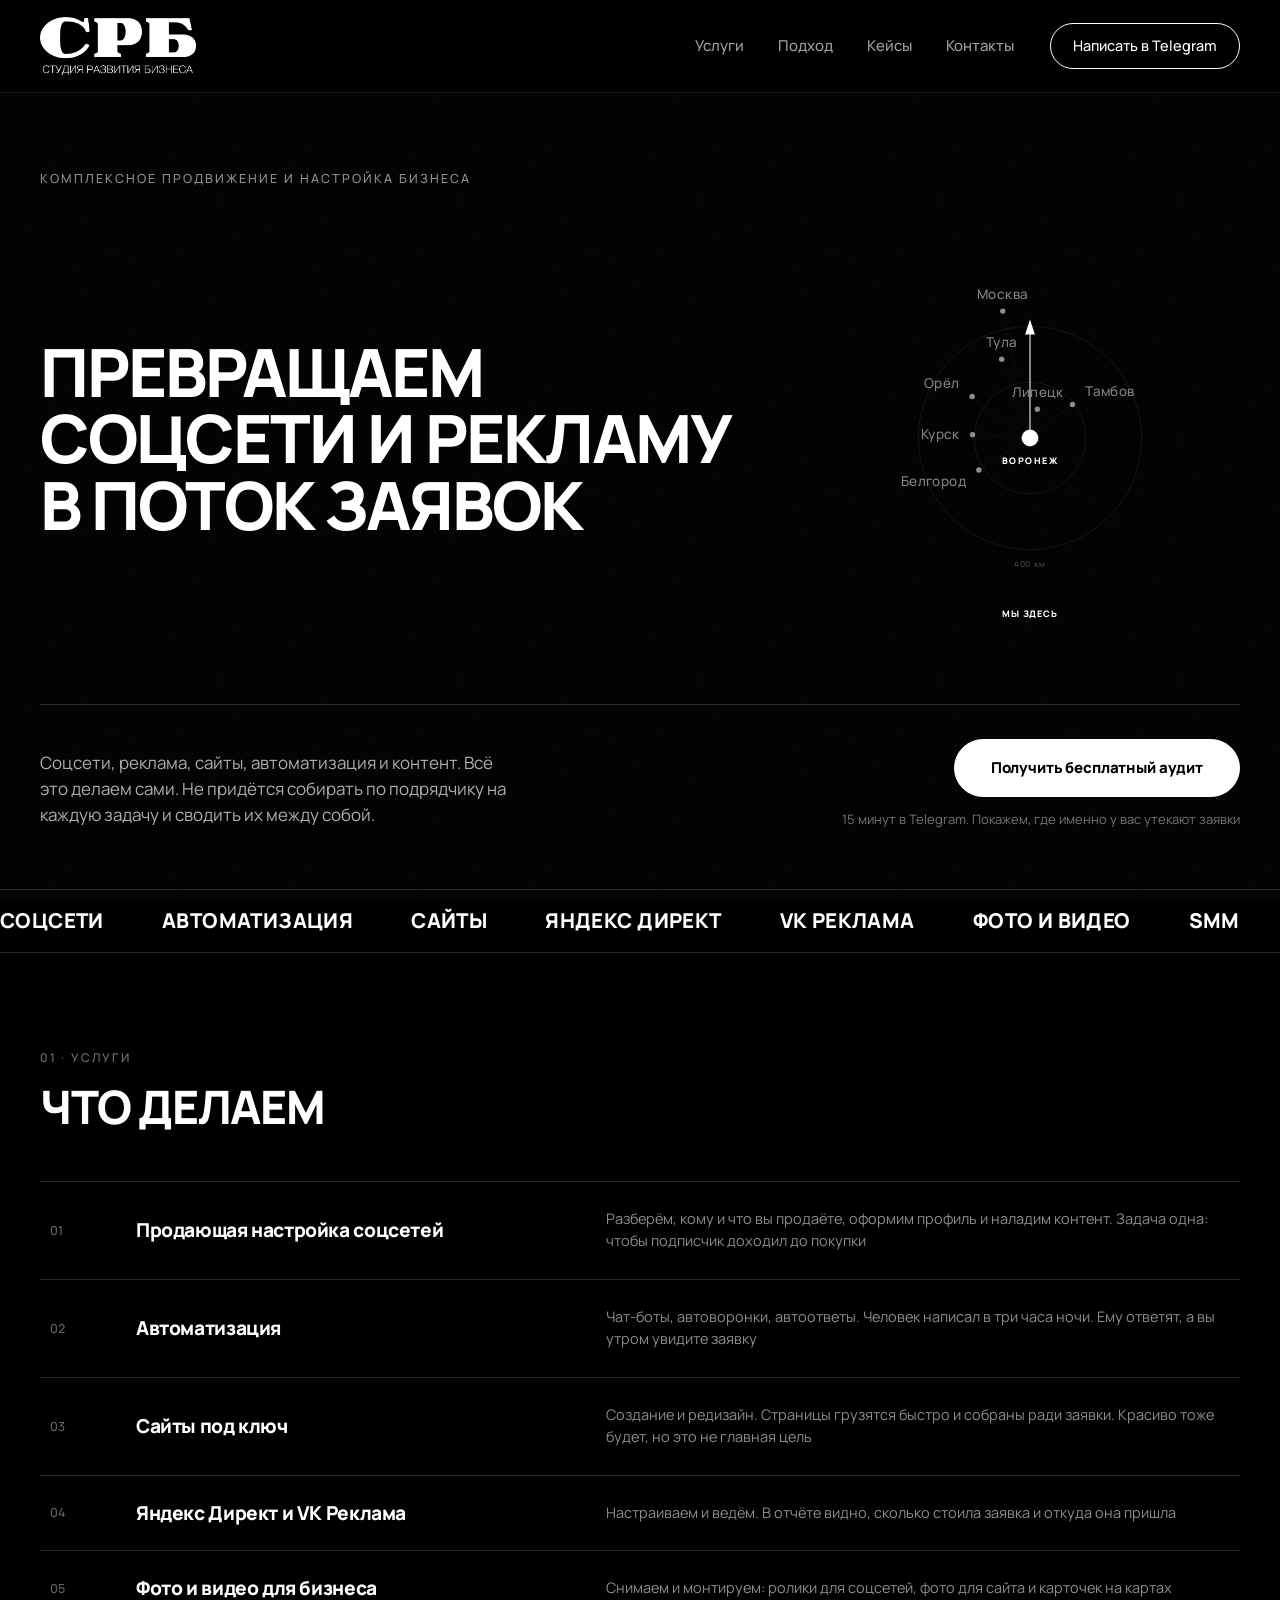
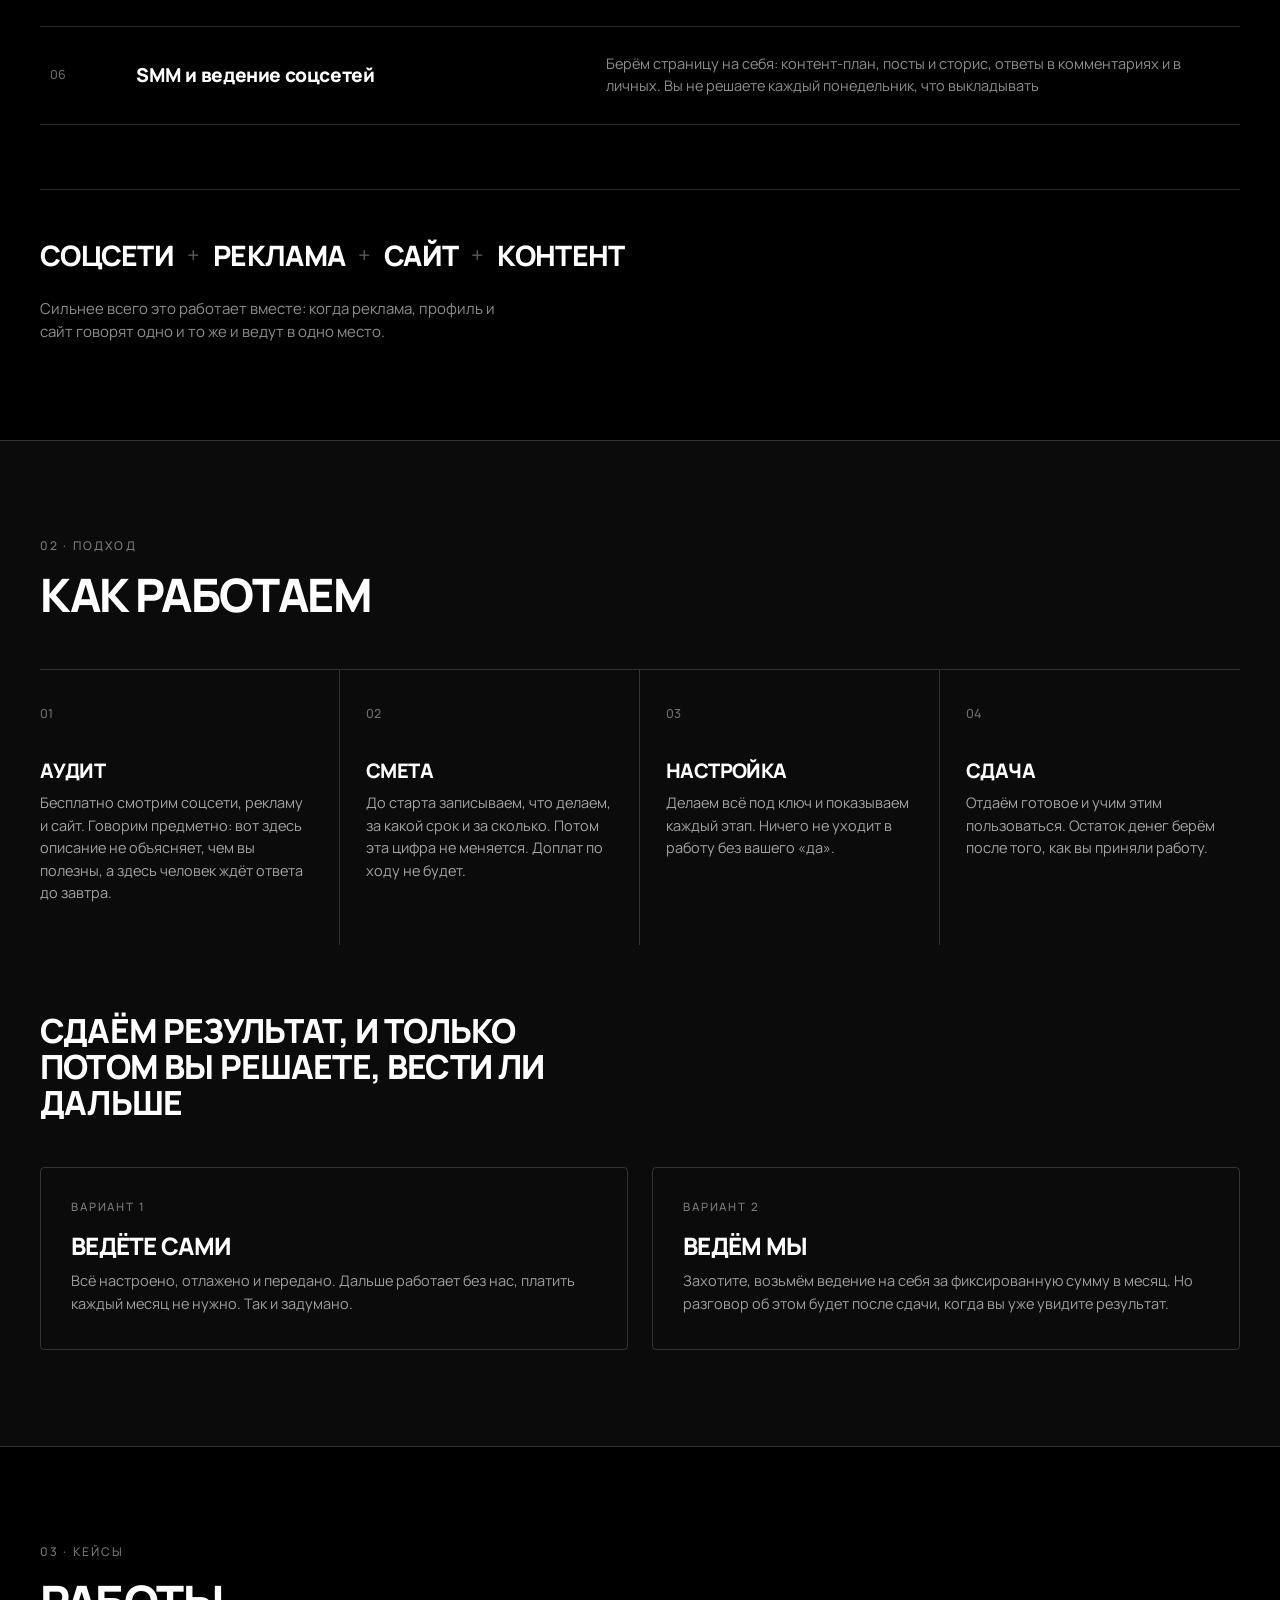
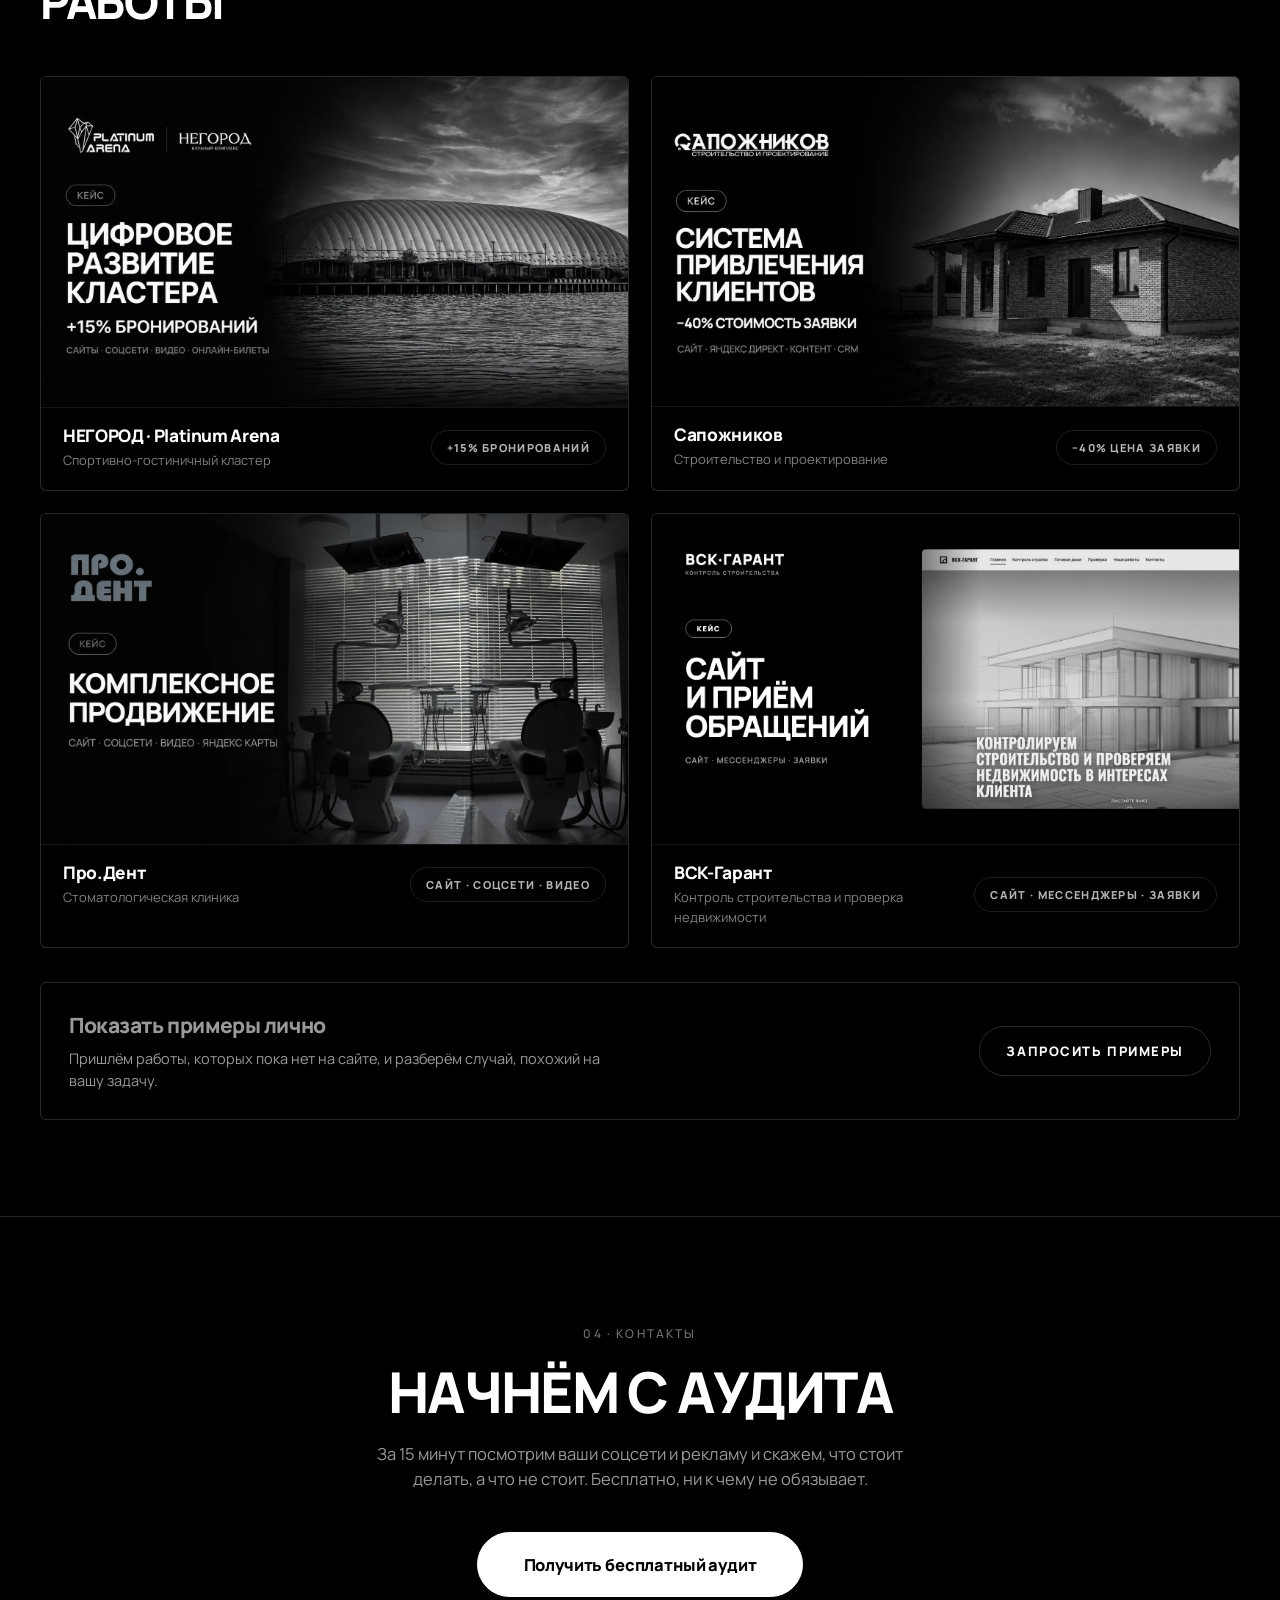
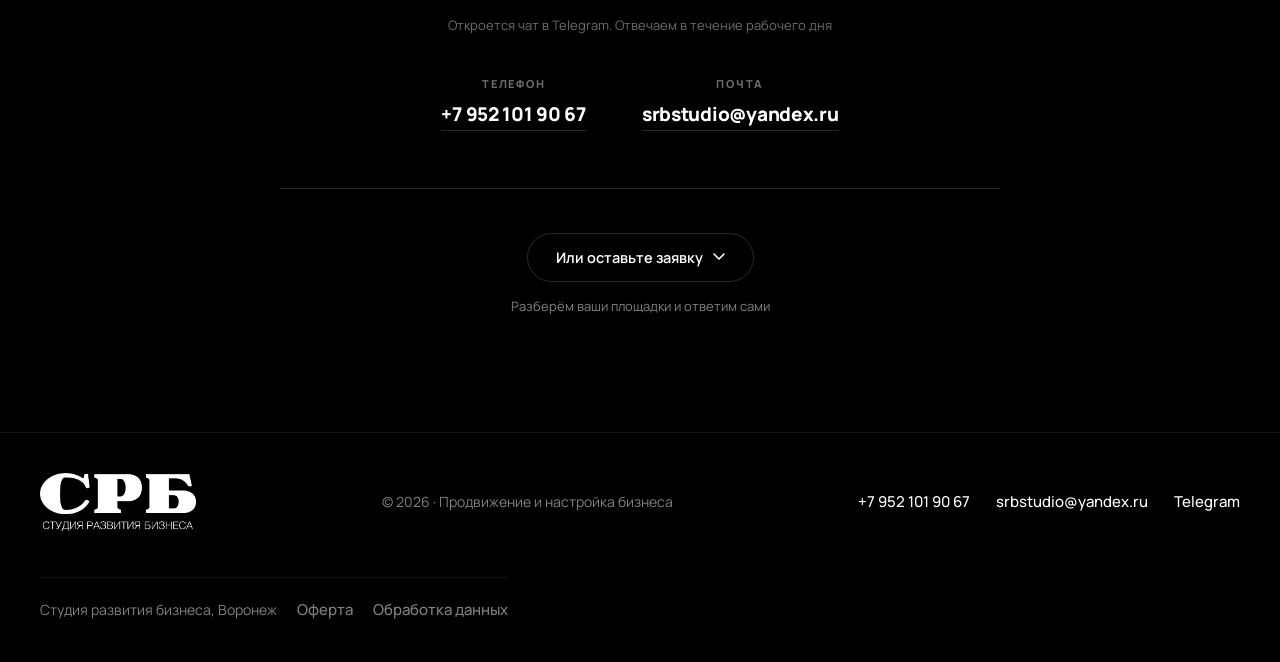
==== index.html @ 2195bb8e "Форма заявки скрыта за кнопкой вместо постоянного отображения Форма занимала место на странице всегд" ====
<!DOCTYPE html>
<html lang="ru" class="no-js">
<head>
  <meta charset="UTF-8">
  <meta name="viewport" content="width=device-width, initial-scale=1.0">
  <title>Продвижение бизнеса: соцсети, реклама, сайты</title>
  <meta name="description" content="Настраиваем соцсети, Яндекс Директ и VK Рекламу, делаем сайты и автоматизацию так, чтобы приходили заявки. Бесплатный аудит за 15 минут.">
  <meta name="theme-color" content="#000000">
  <link rel="canonical" href="https://srbstudio.ru/">
  <link rel="icon" type="image/png" sizes="32x32" href="img/favicon-32.png">
  <link rel="apple-touch-icon" href="img/favicon-180.png">

  <!-- превью ссылки в Telegram, VK, WhatsApp -->
  <meta property="og:type" content="website">
  <meta property="og:locale" content="ru_RU">
  <meta property="og:title" content="Превращаем соцсети и рекламу в поток заявок">
  <meta property="og:description" content="Соцсети, реклама, сайты, автоматизация и контент в одних руках. Бесплатный аудит за 15 минут.">
  <meta property="og:url" content="https://srbstudio.ru/">
  <meta property="og:image" content="https://srbstudio.ru/img/og.jpg">
  <meta property="og:image:width" content="1200">
  <meta property="og:image:height" content="630">
  <meta name="twitter:card" content="summary_large_image">
  <meta name="twitter:title" content="Превращаем соцсети и рекламу в поток заявок">
  <meta name="twitter:description" content="Соцсети, реклама, сайты, автоматизация и контент в одних руках. Бесплатный аудит за 15 минут.">
  <meta name="twitter:image" content="https://srbstudio.ru/img/og.jpg">
  <link rel="preconnect" href="https://fonts.googleapis.com">
  <link rel="preconnect" href="https://fonts.gstatic.com" crossorigin>
  <link href="https://fonts.googleapis.com/css2?family=Manrope:wght@400;500;800&display=swap" rel="stylesheet">
  <link rel="stylesheet" href="css/style.css">
  <script>document.documentElement.className = "js";</script>
</head>
<body>

  <!-- ══════════════════════════════════════════════
       НАСТРОЙКИ (название, Telegram) в js/config.js
       ══════════════════════════════════════════════ -->

  <header class="header">
    <div class="shell header__inner">
      <a href="#top" class="logo">
        <img class="logo__img" src="img/logo.png" alt="Студия развития бизнеса" width="1069" height="397" decoding="async">
      </a>
      <nav class="nav">
        <a href="#services">Услуги</a>
        <a href="#approach">Подход</a>
        <a href="#cases">Кейсы</a>
        <a href="#contact">Контакты</a>
      </nav>
      <a href="#" class="pill" data-tg>Написать в Telegram</a>
      <button class="burger" aria-label="Меню" aria-expanded="false"><span></span><span></span></button>
    </div>
  </header>

  <main id="top">

    <!-- ───────────── ХИРО ───────────── -->
    <section class="hero">
      <div class="shell">
        <p class="hero__kicker">Комплексное продвижение и настройка бизнеса</p>
        <div class="hero__main">
          <h1 class="hero__title">
            <span class="line">Превращаем</span>
            <span class="line">соцсети и рекламу</span>
            <span class="line">в поток заявок</span>
          </h1>
          <svg class="hero__map" viewBox="0 0 560 560" role="img" aria-label="Карта: Воронеж и города вокруг: Липецк, Тамбов, Курск, Белгород, Орёл, Тула, Москва" data-vx="280.0" data-vy="280.0" data-size="560">
  <g class="map__rings">
    <circle cx="280.0" cy="280.0" r="74.4"/>
    <circle cx="280.0" cy="280.0" r="148.8"/>
    <text class="map__scale" x="280.0" y="452" text-anchor="middle">400 км</text>
  </g>
  <g class="map__spokes">
    <line x1="280.0" y1="280.0" x2="243.7" y2="110.8"/>
    <line x1="280.0" y1="280.0" x2="242.2" y2="174.9"/>
    <line x1="280.0" y1="280.0" x2="202.8" y2="224.6"/>
    <line x1="280.0" y1="280.0" x2="203.4" y2="275.5"/>
    <line x1="280.0" y1="280.0" x2="211.8" y2="322.6"/>
    <line x1="280.0" y1="280.0" x2="289.8" y2="241.5"/>
    <line x1="280.0" y1="280.0" x2="336.6" y2="235.3"/>
  </g>
  <g class="map__cities">
    <g class="map__city" data-city="Москва" data-km="465" data-x="243.7" data-y="110.8">
      <circle cx="243.7" cy="110.8" r="3.6"/>
      <text x="243.7" y="94.8" text-anchor="middle">Москва</text>
    </g>
    <g class="map__city" data-city="Тула" data-km="300" data-x="242.2" data-y="174.9">
      <circle cx="242.2" cy="174.9" r="3.6"/>
      <text x="242.2" y="158.9" text-anchor="middle">Тула</text>
    </g>
    <g class="map__city" data-city="Орёл" data-km="255" data-x="202.8" data-y="224.6">
      <circle cx="202.8" cy="224.6" r="3.6"/>
      <text x="185.8" y="213.6" text-anchor="end">Орёл</text>
    </g>
    <g class="map__city" data-city="Курск" data-km="206" data-x="203.4" data-y="275.5">
      <circle cx="203.4" cy="275.5" r="3.6"/>
      <text x="186.4" y="281.5" text-anchor="end">Курск</text>
    </g>
    <g class="map__city" data-city="Белгород" data-km="216" data-x="211.8" data-y="322.6">
      <circle cx="211.8" cy="322.6" r="3.6"/>
      <text x="194.8" y="344.6" text-anchor="end">Белгород</text>
    </g>
    <g class="map__city" data-city="Липецк" data-km="107" data-x="289.8" data-y="241.5">
      <circle cx="289.8" cy="241.5" r="3.6"/>
      <text x="289.8" y="225.5" text-anchor="middle">Липецк</text>
    </g>
    <g class="map__city" data-city="Тамбов" data-km="194" data-x="336.6" data-y="235.3">
      <circle cx="336.6" cy="235.3" r="3.6"/>
      <text x="353.6" y="224.3" text-anchor="start">Тамбов</text>
    </g>
  </g>
  <g class="map__needle" style="transform-origin:280.0px 280.0px">
    <line x1="280.0" y1="280.0" x2="280.0" y2="138.0"/>
    <polygon points="280.0,122.0 273.5,142.0 286.5,142.0"/>
  </g>
  <g class="map__base">
    <circle class="map__pulse" cx="280.0" cy="280.0" r="11"/>
    <circle cx="280.0" cy="280.0" r="5"/>
    <text x="280.0" y="314.0" text-anchor="middle">ВОРОНЕЖ</text>
  </g>
  <text class="map__read" x="280.0" y="518" text-anchor="middle"><tspan class="map__read-city">Мы здесь</tspan><tspan class="map__read-km" dx="11"></tspan></text>
</svg>
        </div>
        <div class="hero__bottom">
          <p class="hero__sub">Соцсети, реклама, сайты, автоматизация и контент. Всё это делаем сами. Не придётся собирать по подрядчику на каждую задачу и сводить их между собой.</p>
          <div class="hero__cta">
            <a href="#" class="btn" data-tg>Получить бесплатный аудит</a>
            <p class="hero__note">15 минут в Telegram. Покажем, где именно у вас утекают заявки</p>
          </div>
        </div>
      </div>
    </section>

    <!-- ───────────── ТИКЕР ───────────── -->
    <div class="ticker" aria-hidden="true">
      <!-- 6 копий: строка должна быть шире любого монитора, иначе в цикле появится разрыв -->
      <div class="ticker__row">
        <span class="ticker__group"><i>Соцсети</i><i>Автоматизация</i><i>Сайты</i><i>Яндекс Директ</i><i>VK Реклама</i><i>Фото и видео</i><i>SMM</i></span>
        <span class="ticker__group"><i>Соцсети</i><i>Автоматизация</i><i>Сайты</i><i>Яндекс Директ</i><i>VK Реклама</i><i>Фото и видео</i><i>SMM</i></span>
        <span class="ticker__group"><i>Соцсети</i><i>Автоматизация</i><i>Сайты</i><i>Яндекс Директ</i><i>VK Реклама</i><i>Фото и видео</i><i>SMM</i></span>
        <span class="ticker__group"><i>Соцсети</i><i>Автоматизация</i><i>Сайты</i><i>Яндекс Директ</i><i>VK Реклама</i><i>Фото и видео</i><i>SMM</i></span>
        <span class="ticker__group"><i>Соцсети</i><i>Автоматизация</i><i>Сайты</i><i>Яндекс Директ</i><i>VK Реклама</i><i>Фото и видео</i><i>SMM</i></span>
        <span class="ticker__group"><i>Соцсети</i><i>Автоматизация</i><i>Сайты</i><i>Яндекс Директ</i><i>VK Реклама</i><i>Фото и видео</i><i>SMM</i></span>
      </div>
    </div>

    <!-- ───────────── УСЛУГИ ───────────── -->
    <section class="block" id="services">
      <div class="shell">
        <div class="block__head">
          <span class="tag">01 · Услуги</span>
          <h2 class="block__title">Что делаем</h2>
        </div>

        <div class="rows">
          <a href="#" class="row" data-tg>
            <span class="row__num">01</span>
            <span class="row__name">Продающая настройка соцсетей</span>
            <span class="row__desc">Разберём, кому и что вы продаёте, оформим профиль и наладим контент. Задача одна: чтобы подписчик доходил до покупки</span>          </a>
          <a href="#" class="row" data-tg>
            <span class="row__num">02</span>
            <span class="row__name">Автоматизация</span>
            <span class="row__desc">Чат-боты, автоворонки, автоответы. Человек написал в три часа ночи. Ему ответят, а вы утром увидите заявку</span>          </a>
          <a href="#" class="row" data-tg>
            <span class="row__num">03</span>
            <span class="row__name">Сайты под ключ</span>
            <span class="row__desc">Создание и редизайн. Страницы грузятся быстро и собраны ради заявки. Красиво тоже будет, но это не главная цель</span>          </a>
          <a href="#" class="row" data-tg>
            <span class="row__num">04</span>
            <span class="row__name">Яндекс Директ и VK Реклама</span>
            <span class="row__desc">Настраиваем и ведём. В отчёте видно, сколько стоила заявка и откуда она пришла</span>          </a>
          <a href="#" class="row" data-tg>
            <span class="row__num">05</span>
            <span class="row__name">Фото и видео для бизнеса</span>
            <span class="row__desc">Снимаем и монтируем: ролики для соцсетей, фото для сайта и карточек на картах</span>          </a>
          <a href="#" class="row" data-tg>
            <span class="row__num">06</span>
            <span class="row__name">SMM и ведение соцсетей</span>
            <span class="row__desc">Берём страницу на себя: контент-план, посты и сторис, ответы в комментариях и в личных. Вы не решаете каждый понедельник, что выкладывать</span>          </a>
        </div>

        <div class="combo">
          <div class="combo__row">
            <span>Соцсети</span><b>+</b><span>Реклама</span><b>+</b><span>Сайт</span><b>+</b><span>Контент</span>
          </div>
          <p class="combo__note">Сильнее всего это работает вместе: когда реклама, профиль и сайт говорят одно и то же и ведут в одно место.</p>
        </div>
      </div>
    </section>

    <!-- ───────────── ПОДХОД ───────────── -->
    <section class="block block--invert" id="approach">
      <div class="shell">
        <div class="block__head">
          <span class="tag">02 · Подход</span>
          <h2 class="block__title">Как работаем</h2>
        </div>

        <div class="steps">
          <article class="step">
            <span class="step__num">01</span>
            <h3>Аудит</h3>
            <p>Бесплатно смотрим соцсети, рекламу и сайт. Говорим предметно: вот здесь описание не объясняет, чем вы полезны, а здесь человек ждёт ответа до завтра.</p>
          </article>
          <article class="step">
            <span class="step__num">02</span>
            <h3>Смета</h3>
            <p>До старта записываем, что делаем, за какой срок и за сколько. Потом эта цифра не меняется. Доплат по ходу не будет.</p>
          </article>
          <article class="step">
            <span class="step__num">03</span>
            <h3>Настройка</h3>
            <p>Делаем всё под ключ и показываем каждый этап. Ничего не уходит в работу без вашего «да».</p>
          </article>
          <article class="step">
            <span class="step__num">04</span>
            <h3>Сдача</h3>
            <p>Отдаём готовое и учим этим пользоваться. Остаток денег берём после того, как вы приняли работу.</p>
          </article>
        </div>

        <p class="claim">Сдаём результат, и только потом вы решаете, вести ли дальше</p>

        <div class="after">
          <article class="after__card">
            <span class="after__tag">Вариант 1</span>
            <h3>Ведёте сами</h3>
            <p>Всё настроено, отлажено и передано. Дальше работает без нас, платить каждый месяц не нужно. Так и задумано.</p>
          </article>
          <article class="after__card">
            <span class="after__tag">Вариант 2</span>
            <h3>Ведём мы</h3>
            <p>Захотите, возьмём ведение на себя за фиксированную сумму в месяц. Но разговор об этом будет после сдачи, когда вы уже увидите результат.</p>
          </article>
        </div>
      </div>
    </section>

    <!-- ───────────── КЕЙСЫ ───────────── -->
    <section class="block" id="cases">
      <div class="shell">
        <div class="block__head">
          <span class="tag">03 · Кейсы</span>
          <h2 class="block__title">Работы</h2>
        </div>

        <div class="works">

          <!-- ── Кейс 1 ── -->
          <article class="work">
            <button class="work__tile" type="button" aria-haspopup="dialog" data-modal="work-1">
              <span class="work__cover">
                <picture>
                  <source type="image/webp" sizes="(max-width: 900px) 100vw, 1280px" srcset="img/case-negorod-800.webp 800w, img/case-negorod.webp 1600w">
                  <img src="img/case-negorod.jpg" sizes="(max-width: 900px) 100vw, 1280px" srcset="img/case-negorod-800.jpg 800w, img/case-negorod.jpg 1600w" alt="Кейс: цифровое развитие кластера «НЕГОРОД» и Platinum Arena" width="1600" height="900" loading="lazy" decoding="async">
                </picture>
              </span>
              <span class="work__bar">
                <span class="work__id">
                  <b>НЕГОРОД · Platinum Arena</b>
                  <i>Спортивно-гостиничный кластер</i>
                </span>
                <span class="work__chip">+15% бронирований</span>
              </span>
            </button>

            <dialog class="work__modal" id="work-1" aria-label="Кейс: НЕГОРОД · Platinum Arena">
              <div class="work__mbar">
                <span class="work__mtitle">НЕГОРОД · Platinum Arena<i>Спортивно-гостиничный кластер</i></span>
                <button class="work__close" type="button" aria-label="Закрыть"><span aria-hidden="true"></span></button>
              </div>
              <div class="work__grid">
                <div class="work__main">
                  <div class="work__video">
                    <video class="work__v" preload="none" playsinline poster="video/poster-negorod.jpg" src="video/case-negorod.mp4"></video>
                    <button class="work__play" type="button" aria-label="Смотреть видео о проекте НЕГОРОД">
                      <span class="work__play-mark" aria-hidden="true"></span>
                      <span class="work__play-txt">Смотреть видео</span>
                    </button>
                  </div>
                  <p class="work__lede">Объединили продвижение клубного комплекса «НЕГОРОД», ледовой арены Platinum Arena и других направлений спортивно-гостиничного кластера.</p>
                  <h4 class="work__sub">Что сделали</h4>
                  <ul class="work__list">
                    <li>Разработали и поддерживаем сайты проектов</li>
                    <li>Оформили и сопровождаем социальные сети</li>
                    <li>Организовали профессиональную фото- и видеосъёмку</li>
                    <li>Создали систему онлайн-продажи билетов и бронирования услуг</li>
                    <li>Внедрили электронное расписание катка</li>
                    <li>Разработали онлайн-консьержа для гостей</li>
                    <li>Упростили обработку обращений и работу администраторов</li>
                    <li>Обеспечили цифровое сопровождение мероприятий кластера</li>
                  </ul>
                </div>
                <aside class="work__side">
                  <p class="work__metric"><b>+15<i>%</i></b><span>бронирований в месяц</span></p>
                  <h4 class="work__sub">Результат</h4>
                  <p class="work__result">Профессиональный контент и единая система продвижения повысили узнаваемость брендов. Гости получили удобный доступ к расписанию, билетам и бронированию, а нагрузка на администраторов снизилась.</p>
                  <ul class="work__tags">
                    <li>Сайты</li><li>Соцсети</li><li>Видео</li><li>Онлайн-билеты</li><li>Бронирование</li><li>Продвижение брендов</li>
                  </ul>
                </aside>
              </div>
            </dialog>
          </article>

          <!-- ── Кейс 2 ── -->
          <article class="work">
            <button class="work__tile" type="button" aria-haspopup="dialog" data-modal="work-2">
              <span class="work__cover">
                <picture>
                  <source type="image/webp" sizes="(max-width: 900px) 100vw, 1280px" srcset="img/case-sapozhnikov-800.webp 800w, img/case-sapozhnikov.webp 1600w">
                  <img src="img/case-sapozhnikov.jpg" sizes="(max-width: 900px) 100vw, 1280px" srcset="img/case-sapozhnikov-800.jpg 800w, img/case-sapozhnikov.jpg 1600w" alt="Кейс: система привлечения клиентов для компании «Сапожников»" width="1600" height="900" loading="lazy" decoding="async">
                </picture>
              </span>
              <span class="work__bar">
                <span class="work__id">
                  <b>Сапожников</b>
                  <i>Строительство и проектирование</i>
                </span>
                <span class="work__chip">−40% цена заявки</span>
              </span>
            </button>

            <dialog class="work__modal" id="work-2" aria-label="Кейс: Сапожников">
              <div class="work__mbar">
                <span class="work__mtitle">Сапожников<i>Строительство и проектирование</i></span>
                <button class="work__close" type="button" aria-label="Закрыть"><span aria-hidden="true"></span></button>
              </div>
              <div class="work__grid">
                <div class="work__main">
                  <p class="work__lede">Разработали и продолжаем развивать цифровую инфраструктуру строительной компании: от сайта и рекламы до профессионального контента, автоматизации обращений и CRM.</p>
                  <h4 class="work__sub">Что сделали</h4>
                  <ul class="work__list">
                    <li>Создали и сопровождаем многостраничный сайт компании</li>
                    <li>Настроили контекстную рекламу в Яндекс Директе</li>
                    <li>Оформили и развиваем присутствие на Яндекс Картах</li>
                    <li>Организовали профессиональную фото- и видеосъёмку</li>
                    <li>Подготовили собственный видеоблог о строительстве</li>
                    <li>Автоматизировали первое касание с потенциальным клиентом</li>
                    <li>Настроили автоматическую передачу обращений в CRM</li>
                    <li>Регулярно добавляем проекты и материалы со строительных площадок</li>
                  </ul>
                </div>
                <aside class="work__side">
                  <p class="work__metric"><b>−40<i>%</i></b><span>стоимость привлечения клиента</span></p>
                  <h4 class="work__sub">Результат</h4>
                  <p class="work__result">Компания получила собственную систему привлечения клиентов и снизила зависимость от Avito как основного источника обращений.</p>
                  <ul class="work__tags">
                    <li>Сайт</li><li>Яндекс Директ</li><li>Фото и видео</li><li>Видеоблог</li><li>Карты</li><li>Автоматизация</li><li>CRM</li>
                  </ul>
                </aside>
              </div>
            </dialog>
          </article>

          <!-- ── Кейс 3 ── -->
          <article class="work">
            <button class="work__tile" type="button" aria-haspopup="dialog" data-modal="work-3">
              <span class="work__cover">
                <picture>
                  <source type="image/webp" sizes="(max-width: 900px) 100vw, 1280px" srcset="img/case-prodent-800.webp 800w, img/case-prodent.webp 1600w">
                  <img src="img/case-prodent.jpg" sizes="(max-width: 900px) 100vw, 1280px" srcset="img/case-prodent-800.jpg 800w, img/case-prodent.jpg 1600w" alt="Кейс: комплексное продвижение стоматологической клиники «Про.Дент»" width="1600" height="900" loading="lazy" decoding="async">
                </picture>
              </span>
              <span class="work__bar">
                <span class="work__id">
                  <b>Про.Дент</b>
                  <i>Стоматологическая клиника</i>
                </span>
                <span class="work__chip">Сайт · Соцсети · Видео</span>
              </span>
            </button>

            <dialog class="work__modal" id="work-3" aria-label="Кейс: Про.Дент">
              <div class="work__mbar">
                <span class="work__mtitle">Про.Дент<i>Стоматологическая клиника</i></span>
                <button class="work__close" type="button" aria-label="Закрыть"><span aria-hidden="true"></span></button>
              </div>
              <div class="work__grid">
                <div class="work__main">
                  <div class="work__video">
                    <video class="work__v" preload="none" playsinline poster="video/poster-prodent.jpg" src="video/case-prodent.mp4"></video>
                    <button class="work__play" type="button" aria-label="Смотреть видео о проекте Про.Дент">
                      <span class="work__play-mark" aria-hidden="true"></span>
                      <span class="work__play-txt">Смотреть видео</span>
                    </button>
                  </div>
                  <p class="work__lede">Создали цифровую инфраструктуру клиники с нуля: от сайта и социальных сетей до профессионального видеоконтента и автоматизированной записи пациентов.</p>
                  <h4 class="work__sub">Что сделали</h4>
                  <ul class="work__list">
                    <li>Создание и дальнейшее сопровождение сайта</li>
                    <li>Создание и оформление всех социальных сетей клиники</li>
                    <li>Автоматизированная онлайн-запись пациентов на приём</li>
                    <li>Профессиональная видеосъёмка для сайта, соцсетей и VK Видео</li>
                    <li>Продвижение врачей и повышение их узнаваемости</li>
                    <li>Размещение и оформление клиники на Яндекс Картах</li>
                    <li>Подготовка цифровой системы к рекламе и дальнейшему развитию</li>
                  </ul>
                </div>
                <aside class="work__side">
                  <p class="work__note"><b>Особенность проекта</b>Сайт создан на упрощённой системе управления: администратор клиники сам обновляет услуги, цены, информацию о врачах и акции.</p>
                  <h4 class="work__sub">Результат</h4>
                  <p class="work__result">Клиника получила единую цифровую систему, которая представляет её в интернете, повышает узнаваемость врачей и помогает переводить обращения в запись на приём.</p>
                  <ul class="work__tags">
                    <li>Сайт</li><li>Соцсети</li><li>Видео</li><li>Яндекс Карты</li><li>Онлайн-запись</li>
                  </ul>
                </aside>
              </div>
            </dialog>
          </article>


          <article class="work">
            <button class="work__tile" type="button" aria-haspopup="dialog" data-modal="work-4">
              <span class="work__cover">
                <picture>
                  <source type="image/webp" sizes="(max-width: 900px) 100vw, 1280px" srcset="img/case-vskgarant-800.webp 800w, img/case-vskgarant.webp 1600w">
                  <img src="img/case-vskgarant.jpg" sizes="(max-width: 900px) 100vw, 1280px" srcset="img/case-vskgarant-800.jpg 800w, img/case-vskgarant.jpg 1600w" alt="Кейс: сайт и приём обращений для компании «ВСК-Гарант»" width="1600" height="900" loading="lazy" decoding="async">
                </picture>
              </span>
              <span class="work__bar">
                <span class="work__id">
                  <b>ВСК-Гарант</b>
                  <i>Контроль строительства и проверка недвижимости</i>
                </span>
                <span class="work__chip">Сайт · Мессенджеры · Заявки</span>
              </span>
            </button>

            <dialog class="work__modal" id="work-4" aria-label="Кейс: ВСК-Гарант">
              <div class="work__mbar">
                <span class="work__mtitle">ВСК-Гарант<i>Контроль строительства и проверка недвижимости</i></span>
                <button class="work__close" type="button" aria-label="Закрыть"><span aria-hidden="true"></span></button>
              </div>
              <div class="work__grid">
                <div class="work__main">
                  <p class="work__lede">Сделали сайт компании, которая представляет интересы заказчика на стройке: следит за работами, помогает выбрать готовый дом и проверяет недвижимость перед покупкой.</p>
                  <h4 class="work__sub">Что сделали</h4>
                  <ul class="work__list">
                    <li>Собрали многостраничный сайт: услуги, работы, контакты и юридические страницы.</li>
                    <li>Сделали первый экран историей на прокрутке из пяти кадров.</li>
                    <li>Подключили мессенджеры для связи: Telegram, WhatsApp и MAX.</li>
                    <li>Настроили форму заявки с уведомлением владельцу, чтобы обращения не терялись.</li>
                    <li>Разметили цели в аналитике: заявка, звонок, переход в мессенджер.</li>
                    <li>Перевели сайт на собственный домен.</li>
                  </ul>
                </div>
                <aside class="work__side">
                  <p class="work__note"><b>Особенность проекта</b>Первый экран работает как история на прокрутке: пять кадров в 4K ведут от чертежей и стройки к готовому дому, где уже живёт семья. Темп задаёт сам посетитель, сбоку идёт полоса прогресса. При системном «уменьшении движения» история остаётся, но без наездов камеры.</p>
                  <h4 class="work__sub">Результат</h4>
                  <p class="work__result">У компании появился сайт на своём домене и одна точка, куда стекаются обращения. Видно, откуда пришёл человек и каким способом он написал.</p>
                  <ul class="work__tags">
                    <li>Сайт</li><li>Анимация</li><li>Telegram</li><li>MAX</li><li>WhatsApp</li><li>Форма заявки</li><li>Уведомления</li><li>Аналитика</li><li>Домен</li>
                  </ul>
                </aside>
              </div>
            </dialog>
          </article>
        </div>

        <div class="works__cta">
          <p><b>Показать примеры лично</b>Пришлём работы, которых пока нет на сайте, и разберём случай, похожий на вашу задачу.</p>
          <a href="#" class="works__cta-btn" data-tg>Запросить примеры</a>
        </div>
      </div>
    </section>
    <!-- ───────────── CTA ───────────── -->
    <section class="final" id="contact">
      <div class="shell">
        <p class="tag">04 · Контакты</p>
        <h2 class="final__title">Начнём с аудита</h2>
        <p class="final__sub">За 15 минут посмотрим ваши соцсети и рекламу и скажем, что стоит делать, а что не стоит. Бесплатно, ни к чему не обязывает.</p>
        <a href="#" class="btn btn--big" data-tg>Получить бесплатный аудит</a>
        <p class="final__note">Откроется чат в Telegram. Отвечаем в течение рабочего дня</p>

        <ul class="contacts">
          <li><span>Телефон</span><a href="tel:+79521019067">+7 952 101 90 67</a></li>
          <li><span>Почта</span><a href="mailto:srbstudio@yandex.ru">srbstudio@yandex.ru</a></li>
        </ul>

        <div class="lead">
          <button type="button" class="lead__toggle" aria-expanded="false" aria-controls="lead-panel">
            <span>Или оставьте заявку</span>
            <svg class="lead__toggle-icon" width="12" height="8" viewBox="0 0 12 8" fill="none" aria-hidden="true">
              <path d="M1 1L6 6L11 1" stroke="currentColor" stroke-width="1.6" stroke-linecap="round" stroke-linejoin="round"/>
            </svg>
          </button>
          <p class="lead__toggle-note">Разберём ваши площадки и ответим сами</p>

          <div class="lead__panel" id="lead-panel" hidden>
            <div class="lead__panel-inner">
              <form class="lead__form" novalidate>
                <label class="lead__field">
                  <span>Ссылка на соцсети или сайт</span>
                  <input type="text" name="link" inputmode="url" autocomplete="url" placeholder="vk.com/company или example.ru" required>
                </label>
                <label class="lead__field">
                  <span>Как с вами связаться</span>
                  <input type="text" name="contact" autocomplete="tel" placeholder="телефон или ник в Telegram" required>
                </label>
                <label class="lead__field lead__field--wide">
                  <span>Что хотите получить <i>необязательно</i></span>
                  <input type="text" name="task" placeholder="например: мало заявок из ВК">
                </label>
                <input class="lead__trap" type="text" name="company" tabindex="-1" autocomplete="off" aria-hidden="true">
                <label class="lead__agree">
                  <input type="checkbox" name="agree" required>
                  <span>Согласен на обработку персональных данных и с <a href="privacy.html" target="_blank" rel="noopener">политикой конфиденциальности</a></span>
                </label>
                <button class="btn lead__submit" type="submit">Отправить заявку</button>
                <p class="lead__status" role="status" aria-live="polite"></p>
              </form>
            </div>
          </div>
        </div>
      </div>
    </section>

  </main>

  <footer class="footer">
    <div class="shell footer__inner">
      <span class="logo">
        <img class="logo__img" src="img/logo.png" alt="Студия развития бизнеса" width="1069" height="397" decoding="async">
      </span>
      <p>© <span data-year>2026</span> · Продвижение и настройка бизнеса</p>
      <span class="footer__links">
        <a href="tel:+79521019067">+7 952 101 90 67</a>
        <a href="mailto:srbstudio@yandex.ru">srbstudio@yandex.ru</a>
        <a href="#" data-tg>Telegram</a>
      </span>
      <p class="footer__legal">
        Студия развития бизнеса, Воронеж
        <a href="oferta.html">Оферта</a>
        <a href="privacy.html">Обработка данных</a>
      </p>
    </div>
  </footer>

  <!-- структурированные данные для поисковиков -->
  <script type="application/ld+json">
  {
    "@context": "https://schema.org",
    "@type": "ProfessionalService",
    "name": "Студия развития бизнеса",
    "telephone": "+7 952 101 90 67",
    "email": "srbstudio@yandex.ru",
    "description": "Настройка соцсетей, автоматизация, создание сайтов, Яндекс Директ и VK Реклама, фото- и видеоконтент для бизнеса.",
    "url": "https://srbstudio.ru/",
    "image": "https://srbstudio.ru/img/og.jpg",
    "areaServed": "RU",
    "priceRange": "$$",
    "hasOfferCatalog": {
      "@type": "OfferCatalog",
      "name": "Услуги",
      "itemListElement": [
        { "@type": "Offer", "itemOffered": { "@type": "Service", "name": "Продающая настройка соцсетей" } },
        { "@type": "Offer", "itemOffered": { "@type": "Service", "name": "Автоматизация: чат-боты и автоворонки" } },
        { "@type": "Offer", "itemOffered": { "@type": "Service", "name": "Создание и редизайн сайтов" } },
        { "@type": "Offer", "itemOffered": { "@type": "Service", "name": "Яндекс Директ и VK Реклама" } },
        { "@type": "Offer", "itemOffered": { "@type": "Service", "name": "Фото- и видеосъёмка для бизнеса" } }
      ]
    }
  }
  </script>

  <script src="js/config.js"></script>
  <script src="js/main.js"></script>
</body>
</html>
---- css/style.css ----
/* ══════════════════════════════════════════════════
   ЧЁРНЫЙ СТИЛЬ
   Один шрифт — Manrope. Один цвет букв — белый.
   Иерархия строится размером, весом и воздухом,
   а не цветом: цвет текста везде одинаковый.
   ══════════════════════════════════════════════════ */

:root {
  --black: #000000;
  --white: #ffffff;
  --line: rgba(255, 255, 255, 0.16);
  --line-soft: rgba(255, 255, 255, 0.08);
  --font: "Manrope", "Helvetica Neue", Arial, sans-serif;
  --shell: 1360px;
  --pad: 40px;
}

* { margin: 0; padding: 0; box-sizing: border-box; }

html { scroll-behavior: smooth; background: var(--black); }

body {
  font-family: var(--font);
  font-size: 16px;
  line-height: 1.55;
  font-weight: 400;
  color: var(--white);
  background: var(--black);
  -webkit-font-smoothing: antialiased;
  overflow-x: hidden;
}

/* зерно: тонкая плёнка поверх фона — даёт «дорогую» текстуру */
body::before {
  content: "";
  position: fixed;
  inset: 0;
  z-index: 1;
  pointer-events: none;
  background-image: url("../img/grain.svg");
  background-size: 240px 240px;
  opacity: 0.035;
  mix-blend-mode: screen;
}
.header, main, .footer { position: relative; z-index: 2; }

/* всё наследует один цвет — без исключений */
h1, h2, h3, p, a, span, i, b, li { color: var(--white); font-family: var(--font); }

h1, h2, h3 { font-weight: 800; line-height: 0.95; letter-spacing: -0.03em; }

a { text-decoration: none; }
i { font-style: normal; }

.shell {
  max-width: var(--shell);
  margin: 0 auto;
  padding: 0 var(--pad);
}

/* ─────────── Шапка ─────────── */
.header {
  position: sticky;
  top: 0;
  z-index: 100;
  background: var(--black);
  border-bottom: 1px solid var(--line-soft);
}
.header__inner {
  display: flex;
  align-items: center;
  justify-content: space-between;
  gap: 28px;
  height: 92px;
}
.logo {
  display: inline-flex;
  align-items: center;
  gap: 11px;
  color: var(--white);
}
/* Логотип — готовая надпись из макета, а не набор шрифтом:
   так начертание совпадает буквально. */
.logo__img {
  display: block;
  width: auto;
  height: 58px;
  flex-shrink: 0;
}
.nav { display: flex; gap: 34px; margin-left: auto; margin-right: 8px; }
.nav a {
  font-size: 15px;
  font-weight: 500;
  opacity: 0.62;
  transition: opacity 0.2s;
}
.nav a:hover { opacity: 1; }

.pill {
  border: 1px solid var(--white);
  border-radius: 100px;
  padding: 11px 22px;
  font-size: 14.5px;
  font-weight: 500;
  white-space: nowrap;
  transition: background 0.25s, color 0.25s;
}
.pill i { font-size: 0.9em; }
.pill:hover { background: var(--white); color: var(--black); }
.pill:hover i { color: var(--black); }

.burger { display: none; }

/* ─────────── Хиро ─────────── */
.hero { padding: 76px 0 60px; }
.hero__kicker {
  display: flex;
  align-items: center;
  gap: 9px;
  font-size: 12.5px;
  font-weight: 500;
  letter-spacing: 0.16em;
  text-transform: uppercase;
  opacity: 0.55;
  margin-bottom: 40px;
}
.hero__main {
  display: grid;
  grid-template-columns: minmax(0, 1fr) 420px;
  gap: 56px;
  align-items: center;
  margin-bottom: 56px;
}
.hero__title {
  font-size: clamp(31px, 5.2vw, 74px);
  text-transform: uppercase;
  line-height: 1;
}
.hero__title .line { display: block; }
.hero__mark {
  width: 100%;
  height: auto;
  justify-self: end;
}
.hero__bottom {
  display: grid;
  grid-template-columns: 1fr auto;
  gap: 44px;
  align-items: end;
  padding-top: 34px;
  border-top: 1px solid var(--line);
}
.hero__sub {
  font-size: 17px;
  max-width: 48ch;
  opacity: 0.68;
}
.hero__cta { text-align: right; }
.hero__note { font-size: 13px; opacity: 0.45; margin-top: 12px; }

.btn {
  display: inline-block;
  background: var(--white);
  color: var(--black);
  border: 1px solid var(--white);
  border-radius: 100px;
  padding: 16px 36px;
  font-size: 15px;
  font-weight: 800;
  letter-spacing: -0.01em;
  transition: background 0.25s, color 0.25s;
}
.btn i { color: var(--black); transition: color 0.25s; }
.btn:hover { background: transparent; color: var(--white); }
.btn:hover i { color: var(--white); }
.btn--big { padding: 19px 46px; font-size: 16.5px; }

/* ─────────── Тикер ─────────── */
.ticker {
  border-top: 1px solid var(--line);
  border-bottom: 1px solid var(--line);
  padding: 15px 0;
  overflow: hidden;
}
.ticker__row {
  display: flex;
  width: max-content;
  animation: slide 42s linear infinite;
  will-change: transform;
}
.ticker:hover .ticker__row { animation-play-state: paused; }
/* разделителей нет — слова разводит воздух */
.ticker__group {
  display: flex;
  gap: 58px;
  padding-right: 58px;
}
.ticker__group i {
  font-size: clamp(15px, 1.6vw, 21px);
  font-weight: 800;
  text-transform: uppercase;
  letter-spacing: 0.02em;
  white-space: nowrap;
}
@keyframes slide {
  from { transform: translateX(0); }
  to { transform: translateX(-50%); }   /* ровно 3 копии из 6 — стык незаметен */
}
/* при системном «уменьшении движения» не останавливаем, а слегка замедляем */
@media (prefers-reduced-motion: reduce) {
  .ticker__row { animation-duration: 60s; }
}

/* ─────────── Карта в первом экране ─────────── */
/* Стрелка — компас: смотрит туда, где курсор.
   Города и расстояния взяты по реальным координатам. */
.hero__map {
  width: 100%;
  max-width: 440px;
  height: auto;
  overflow: visible;
  justify-self: end;
}
.map__rings circle {
  fill: none;
  stroke: rgba(255, 255, 255, 0.10);
  stroke-width: 1;
}
.map__spokes line {
  stroke: rgba(255, 255, 255, 0.13);
  stroke-width: 1;
  stroke-dasharray: 2 5;
}
.map__cities circle {
  fill: rgba(255, 255, 255, 0.55);
  transition: fill 0.25s, r 0.25s;
}
.map__scale {
  fill: rgba(255, 255, 255, 0.28);
  font-size: 11px;
  font-weight: 500;
  letter-spacing: 0.12em;
}
.map__cities text {
  fill: rgba(255, 255, 255, 0.5);
  font-size: 18px;
  font-weight: 500;
  letter-spacing: 0.03em;
  transition: fill 0.25s;
}
.map__city.is-near circle { fill: var(--white); r: 4.6; }
.map__city.is-near text { fill: var(--white); }

.map__needle line {
  stroke: var(--white);
  stroke-width: 1.4;
}
.map__needle polygon { fill: var(--white); }
.map__needle {
  transform: rotate(0deg);
  transition: transform 0.45s cubic-bezier(0.22, 0.75, 0.25, 1);
}

.map__base circle { fill: var(--white); }
.map__pulse {
  fill: none;
  stroke: rgba(255, 255, 255, 0.42);
  stroke-width: 1;
}
.map__base text {
  fill: var(--white);
  font-size: 12px;
  font-weight: 800;
  letter-spacing: 0.16em;
}
.map__read {
  fill: rgba(255, 255, 255, 0.42);
  font-size: 12px;
  font-weight: 500;
  letter-spacing: 0.1em;
  text-transform: uppercase;
}
.map__read-city { fill: var(--white); font-weight: 800; }

@media (prefers-reduced-motion: reduce) {
  /* стрелка следует за курсором мгновенно — это отклик на действие,
     а не украшательная анимация, поэтому её не выключаем, а только не сглаживаем */
  .map__needle { transition: none; }
}

/* ─────────── Блоки ─────────── */
.block { padding: 96px 0; }
.block__head { margin-bottom: 52px; }
.tag {
  display: block;
  font-size: 12px;
  font-weight: 500;
  letter-spacing: 0.18em;
  text-transform: uppercase;
  opacity: 0.45;
  margin-bottom: 18px;
}
.block__title {
  font-size: clamp(30px, 3.6vw, 52px);
  text-transform: uppercase;
}

/* ритм без смены цвета букв: фон чуть приподнят, текст остаётся белым */
.block--invert {
  background: #0b0b0b;
  border-top: 1px solid var(--line);
  border-bottom: 1px solid var(--line);
}

/* ─────────── Услуги: строки ─────────── */
.rows { border-top: 1px solid var(--line); }
.row {
  display: grid;
  grid-template-columns: 62px minmax(220px, 1fr) 1.4fr;
  gap: 24px;
  align-items: center;
  padding: 26px 10px;
  border-bottom: 1px solid var(--line);
  transition: padding 0.3s ease, background 0.3s ease;
}
.row:hover { background: rgba(255, 255, 255, 0.05); padding-left: 22px; padding-right: 22px; }
.row__num { font-size: 12.5px; font-weight: 500; opacity: 0.4; }
.row__name {
  font-size: clamp(17px, 1.5vw, 22px);
  font-weight: 800;
  letter-spacing: -0.02em;
  line-height: 1.15;
}
.row__desc { font-size: 14.5px; opacity: 0.55; }
/* без стрелки affordance даёт сама строка: подсветка и сдвиг на ховере */
.row:hover .row__name { text-decoration: underline; text-underline-offset: 5px; text-decoration-thickness: 1px; }

/* ─────────── Связка «+» ─────────── */
.combo {
  margin-top: 64px;
  padding: 44px 0 0;
  border-top: 1px solid var(--line);
}
.combo__row {
  display: flex;
  flex-wrap: wrap;
  align-items: center;
  gap: 13px;
}
.combo span {
  font-size: clamp(19px, 2.2vw, 32px);
  font-weight: 800;
  text-transform: uppercase;
  letter-spacing: -0.025em;
}
.combo b {
  font-size: clamp(16px, 1.7vw, 24px);
  font-weight: 400;
  opacity: 0.35;
}
.combo__note {
  max-width: 54ch;
  margin-top: 20px;
  font-size: 15px;
  opacity: 0.55;
}

/* ─────────── Шаги ─────────── */
.steps {
  display: grid;
  grid-template-columns: repeat(4, 1fr);
  gap: 0;
  border-top: 1px solid var(--line);
}
.step {
  padding: 34px 26px 40px 0;
  border-right: 1px solid var(--line);
}
.step:last-child { border-right: none; padding-right: 0; }
.step:not(:first-child) { padding-left: 26px; }
.step__num {
  display: block;
  font-size: 12.5px;
  font-weight: 500;
  opacity: 0.4;
  margin-bottom: 38px;
}
.step h3 {
  font-size: 20px;
  text-transform: uppercase;
  margin-bottom: 12px;
}
.step p { font-size: 14.5px; opacity: 0.62; }

/* два сценария после сдачи */
.after {
  display: grid;
  grid-template-columns: repeat(2, 1fr);
  gap: 24px;
  margin-top: 46px;
}
.after__card {
  border: 1px solid var(--line);
  border-radius: 4px;
  padding: 30px 30px 34px;
}
.after__tag {
  display: block;
  font-size: 11.5px;
  font-weight: 500;
  letter-spacing: 0.16em;
  text-transform: uppercase;
  opacity: 0.45;
  margin-bottom: 20px;
}
.after__card h3 {
  font-size: clamp(19px, 1.9vw, 24px);
  text-transform: uppercase;
  margin-bottom: 12px;
}
.after__card p { font-size: 14.5px; opacity: 0.6; }

.claim {
  margin-top: 68px;
  font-size: clamp(21px, 2.6vw, 38px);
  font-weight: 800;
  text-transform: uppercase;
  letter-spacing: -0.025em;
  line-height: 1.08;
  max-width: 24ch;
}

/* ─────────── Кейсы ─────────── */
.works {
  display: grid;
  gap: 22px;
}

/* ── плитка кейса ── */
.work {
  border: 1px solid var(--line);
  border-radius: 6px;
  overflow: hidden;
  background: var(--black);
  transition: border-color 0.35s;
}
.work:hover { border-color: rgba(255, 255, 255, 0.32); }

.work__tile {
  display: block;
  width: 100%;
  padding: 0;
  border: 0;
  background: none;
  font: inherit;
  color: inherit;
  text-align: left;
  cursor: pointer;
}
.work__tile:focus-visible { outline: 2px solid var(--white); outline-offset: -2px; }

.work__cover {
  display: block;
  position: relative;
  overflow: hidden;
  background: #050505;
}
.work__cover img {
  display: block;
  width: 100%;
  height: auto;
  transform: scale(1.001);
  transition: transform 0.7s cubic-bezier(0.2, 0.7, 0.2, 1);
}
.work__tile:hover .work__cover img { transform: scale(1.03); }

/* строка под обложкой */
.work__bar {
  display: flex;
  align-items: center;
  justify-content: space-between;
  gap: 18px;
  padding: 18px 22px 20px;
  border-top: 1px solid var(--line-soft);
}
.work__id { display: block; min-width: 0; }
.work__id b {
  display: block;
  font-size: clamp(15px, 1.35vw, 18px);
  font-weight: 800;
  letter-spacing: -0.02em;
  line-height: 1.15;
}
.work__id i {
  display: block;
  margin-top: 4px;
  font-size: 13px;
  opacity: 0.5;
}
.work__chip {
  flex: none;
  font-size: 11px;
  font-weight: 800;
  letter-spacing: 0.12em;
  text-transform: uppercase;
  border: 1px solid var(--line);
  border-radius: 100px;
  padding: 8px 15px;
  opacity: 0.7;
  white-space: nowrap;
  transition: border-color 0.3s, opacity 0.3s;
}
.work__tile:hover .work__chip { border-color: var(--white); opacity: 1; }

/* ── окно кейса ── */
.work__modal {
  width: min(1060px, calc(100vw - 28px));
  max-height: calc(100dvh - 36px);
  margin: auto;
  padding: 0;
  border: 1px solid rgba(255, 255, 255, 0.26);
  border-radius: 8px;
  background: var(--black);
  color: var(--white);
  overflow: hidden auto;
  overscroll-behavior: contain;
}
.work__modal::backdrop { background: rgba(0, 0, 0, 0.8); }
.work__mbar {
  position: sticky;
  top: 0;
  z-index: 3;
  display: flex;
  align-items: center;
  justify-content: space-between;
  gap: 18px;
  padding: 0 0 0 26px;
  background: var(--black);
  border-bottom: 1px solid var(--line-soft);
}
.work__mtitle {
  min-width: 0;
  font-size: 16px;
  font-weight: 800;
  letter-spacing: -0.02em;
  line-height: 1.2;
  padding: 12px 0;
}
.work__mtitle i {
  display: block;
  margin-top: 3px;
  font-size: 13px;
  font-weight: 400;
  font-style: normal;
  opacity: 0.5;
}
.work__close {
  flex: none;
  display: block;
  width: 56px;
  align-self: stretch;
  min-height: 56px;
  padding: 0;
  border: 0;
  border-left: 1px solid var(--line-soft);
  background: var(--black);
  cursor: pointer;
  transition: background 0.25s;
}
.work__close:hover { background: rgba(255, 255, 255, 0.08); }
.work__close:focus-visible { outline: 2px solid var(--white); outline-offset: -3px; }
.work__close span {
  position: relative;
  display: block;
  width: 16px;
  height: 16px;
  margin: 0 auto;
}
.work__close span::before,
.work__close span::after {
  content: "";
  position: absolute;
  left: 0;
  top: 50%;
  width: 16px;
  height: 1.4px;
  background: var(--white);
}
.work__close span::before { transform: rotate(45deg); }
.work__close span::after { transform: rotate(-45deg); }

.work__grid {
  display: grid;
  grid-template-columns: 1fr;
}
.work__main,
.work__side { padding: 30px 26px 34px; }
.work__side { border-top: 1px solid var(--line-soft); }

/* ── видео о проекте ── */
.work__video {
  position: relative;
  aspect-ratio: 16 / 9;
  margin-bottom: 26px;
  border: 1px solid var(--line-soft);
  border-radius: 4px;
  overflow: hidden;
  background: #050505;
}
.work__v {
  display: block;
  width: 100%;
  height: 100%;
  object-fit: cover;
  background: #050505;
}
.work__play {
  position: absolute;
  inset: 0;
  width: 100%;
  display: flex;
  flex-direction: column;
  align-items: center;
  justify-content: center;
  gap: 14px;
  border: 0;
  background: rgba(0, 0, 0, 0.34);
  color: var(--white);
  font: inherit;
  cursor: pointer;
  transition: background 0.3s, opacity 0.25s;
}
.work__play:hover { background: rgba(0, 0, 0, 0.2); }
.work__play:focus-visible { outline: 2px solid var(--white); outline-offset: -4px; }
.work__play-mark {
  width: 62px;
  height: 62px;
  border: 1px solid var(--white);
  border-radius: 50%;
  position: relative;
  transition: background 0.3s;
}
/* треугольник — чистой геометрией, без картинок */
.work__play-mark::after {
  content: "";
  position: absolute;
  top: 50%;
  left: 50%;
  transform: translate(-42%, -50%);
  border-style: solid;
  border-width: 9px 0 9px 15px;
  border-color: transparent transparent transparent var(--white);
  transition: border-left-color 0.3s;
}
.work__play:hover .work__play-mark { background: var(--white); }
.work__play:hover .work__play-mark::after { border-left-color: var(--black); }
.work__play-txt {
  font-size: 11px;
  font-weight: 800;
  letter-spacing: 0.16em;
  text-transform: uppercase;
  opacity: 0.85;
}
.work__video.is-playing .work__play {
  opacity: 0;
  pointer-events: none;
}

.work__lede {
  font-size: clamp(15px, 1.6vw, 17px);
  line-height: 1.5;
  opacity: 0.82;
  max-width: 52ch;
  margin-bottom: 26px;
}
.work__sub {
  font-size: 11px;
  font-weight: 800;
  letter-spacing: 0.16em;
  text-transform: uppercase;
  opacity: 0.42;
  margin-bottom: 14px;
}
.work__list { list-style: none; display: grid; gap: 9px; }
.work__list li {
  position: relative;
  padding-left: 20px;
  font-size: 14.5px;
  line-height: 1.5;
  opacity: 0.72;
  max-width: 50ch;
}
.work__list li::before {
  content: "";
  position: absolute;
  left: 0;
  top: 10px;
  width: 9px;
  height: 1px;
  background: rgba(255, 255, 255, 0.42);
}

/* цифра результата */
.work__metric { margin-bottom: 28px; }
.work__metric b {
  display: block;
  font-size: clamp(46px, 6.4vw, 76px);
  font-weight: 800;
  line-height: 0.9;
  letter-spacing: -0.045em;
}
.work__metric b i { font-size: 0.5em; letter-spacing: -0.02em; }
.work__metric span {
  display: block;
  margin-top: 10px;
  font-size: 13.5px;
  opacity: 0.5;
  max-width: 24ch;
}
.work__note {
  border-left: 1px solid var(--line);
  padding-left: 16px;
  margin-bottom: 28px;
  font-size: 14px;
  line-height: 1.5;
  opacity: 0.66;
  max-width: 44ch;
}
.work__note b {
  display: block;
  font-size: 11px;
  font-weight: 800;
  letter-spacing: 0.16em;
  text-transform: uppercase;
  opacity: 0.7;
  margin-bottom: 7px;
}
.work__result {
  font-size: 14.5px;
  line-height: 1.55;
  opacity: 0.72;
  max-width: 46ch;
  margin-bottom: 24px;
}
.work__tags { list-style: none; display: flex; flex-wrap: wrap; gap: 7px; }
.work__tags li {
  font-size: 12px;
  letter-spacing: 0.02em;
  opacity: 0.62;
  border: 1px solid var(--line-soft);
  border-radius: 100px;
  padding: 6px 13px;
}

/* ── строка «показать примеры лично» ── */
.works__cta {
  margin-top: 34px;
  border: 1px solid var(--line);
  border-radius: 6px;
  padding: 26px 28px;
  display: flex;
  align-items: center;
  justify-content: space-between;
  gap: 26px;
  flex-wrap: wrap;
}
.works__cta p { font-size: 14.5px; opacity: 0.6; max-width: 62ch; }
.works__cta p b {
  display: block;
  font-size: clamp(17px, 1.8vw, 21px);
  font-weight: 800;
  letter-spacing: -0.02em;
  opacity: 1;
  margin-bottom: 6px;
}
.works__cta-btn {
  flex: none;
  font-size: 13px;
  font-weight: 800;
  letter-spacing: 0.12em;
  text-transform: uppercase;
  border: 1px solid var(--line);
  border-radius: 100px;
  padding: 14px 26px;
  transition: background 0.3s, color 0.3s, border-color 0.3s;
}
.works__cta-btn:hover { background: var(--white); color: var(--black); border-color: var(--white); }

@media (max-width: 560px) {
  /* обложка — готовый баннер с вшитым текстом: на узком экране
     он мельчает до нечитаемого, поэтому кадрируем к левой части */
  .work__cover img {
    aspect-ratio: 4 / 3;
    object-fit: cover;
    object-position: left center;
  }
  .work__bar {
    flex-direction: column;
    align-items: flex-start;
    gap: 16px;
    padding: 20px 20px 22px;
  }
  .work__main,
  .work__side { padding: 26px 20px 30px; }
  .work__metric b { font-size: 54px; }
  .work__modal {
    width: 100vw;
    max-width: 100vw;
    max-height: 100dvh;
    border: 0;
    border-radius: 0;
  }
  .work__mbar { padding-left: 20px; }
  .work__bar { padding: 16px 18px 18px; }
}

@media (min-width: 900px) {
  .works { grid-template-columns: repeat(2, 1fr); }
  .work__grid { grid-template-columns: 1.32fr 1fr; }
  .work__main { padding: 38px 20px 46px 34px; }
  .work__side {
    padding: 38px 34px 46px 34px;
    border-top: 0;
    border-left: 1px solid var(--line-soft);
  }
}

/* ─────────── Финал ─────────── */
.final {
  padding: 108px 0 116px;
  border-top: 1px solid var(--line);
  text-align: center;
}
.final .tag { margin-bottom: 22px; }
.final__title {
  font-size: clamp(32px, 4.4vw, 64px);
  text-transform: uppercase;
  margin-bottom: 22px;
}
.final__sub {
  font-size: 16.5px;
  opacity: 0.6;
  max-width: 56ch;
  margin: 0 auto 40px;
}
.final__note { font-size: 13px; opacity: 0.42; margin-top: 18px; }

/* ─────────── Юридические страницы ─────────── */
.doc { padding: 96px 0 120px; }
.doc__title {
  font-size: clamp(28px, 4vw, 48px);
  font-weight: 800;
  letter-spacing: -0.03em;
  line-height: 1.08;
  margin: 18px 0 14px;
  text-transform: uppercase;
  max-width: 18ch;
}
.doc__meta {
  font-family: inherit;
  font-size: 13px;
  opacity: 0.45;
  margin-bottom: 46px;
  padding-bottom: 26px;
  border-bottom: 1px solid var(--line);
}
.doc h2 {
  font-size: 17px;
  font-weight: 800;
  letter-spacing: -0.015em;
  margin: 38px 0 12px;
}
.doc p {
  font-size: 15.5px;
  line-height: 1.65;
  opacity: 0.72;
  max-width: 64ch;
  margin-bottom: 12px;
}
.doc__todo {
  border-left: 2px solid rgba(255, 150, 130, 0.55);
  padding: 10px 0 10px 16px;
  opacity: 0.6;
  font-size: 14px;
}
.doc__back {
  margin-top: 56px;
  padding-top: 28px;
  border-top: 1px solid var(--line);
}
.doc__back a {
  font-size: 13px;
  font-weight: 800;
  letter-spacing: 0.14em;
  text-transform: uppercase;
  text-decoration: none;
  border-bottom: 1px solid var(--line);
  padding-bottom: 4px;
}
.doc__back a:hover { border-bottom-color: var(--white); }

/* строка реквизитов: держится тихо, но на месте */
.footer__legal {
  grid-column: 1 / -1;
  display: flex;
  flex-wrap: wrap;
  align-items: center;
  gap: 6px 20px;
  margin: 22px 0 0;
  padding-top: 20px;
  border-top: 1px solid var(--line);
  font-size: 12px;
  opacity: 0.38;
}
.footer__legal a {
  text-decoration: none;
  border-bottom: 1px solid transparent;
  transition: border-color 0.25s, opacity 0.25s;
}
.footer__legal a:hover { border-bottom-color: currentColor; }

/* ─────────── Контакты в финале ─────────── */
.contacts {
  list-style: none;
  display: flex;
  justify-content: center;
  flex-wrap: wrap;
  gap: 16px 56px;
  margin: 40px 0 0;
  padding: 0;
}
.contacts li { display: block; text-align: center; }
.contacts span {
  display: block;
  font-size: 11px;
  font-weight: 800;
  letter-spacing: 0.16em;
  text-transform: uppercase;
  opacity: 0.42;
  margin-bottom: 8px;
}
.contacts a {
  font-size: 19px;
  font-weight: 800;
  letter-spacing: -0.015em;
  text-decoration: none;
  border-bottom: 1px solid var(--line);
  padding-bottom: 3px;
  transition: border-color 0.25s;
}
.contacts a:hover { border-bottom-color: var(--white); }

.footer__links {
  display: flex;
  flex-wrap: wrap;
  gap: 8px 26px;
  justify-content: flex-end;
}

@media (max-width: 640px) {
  .contacts { gap: 20px 32px; }
  .contacts a { font-size: 17px; }
  .footer__links { justify-content: flex-start; }
}

/* ─────────── Форма заявки ─────────── */
.lead {
  max-width: 720px;
  margin: 58px auto 0;
  padding-top: 44px;
  border-top: 1px solid var(--line);
  text-align: center;
}
.lead__toggle {
  display: inline-flex;
  align-items: center;
  gap: 10px;
  background: none;
  border: 1px solid var(--line);
  border-radius: 100px;
  padding: 14px 28px;
  color: var(--white);
  font-family: inherit;
  font-size: 14.5px;
  font-weight: 600;
  cursor: pointer;
  transition: border-color 0.25s, background 0.25s;
}
.lead__toggle:hover { border-color: rgba(255, 255, 255, 0.4); }
.lead__toggle-icon { flex-shrink: 0; transition: transform 0.3s ease; }
.lead__toggle[aria-expanded="true"] .lead__toggle-icon { transform: rotate(180deg); }
.lead__toggle-note {
  font-size: 13px;
  opacity: 0.5;
  margin-top: 14px;
}
.lead__panel {
  display: grid;
  grid-template-rows: 0fr;
  text-align: left;
  transition: grid-template-rows 0.4s cubic-bezier(0.4, 0, 0.2, 1);
}
.lead__panel.is-open { grid-template-rows: 1fr; }
.lead__panel-inner { overflow: hidden; min-height: 0; }
.lead__form {
  padding-top: 36px;
  display: grid;
  grid-template-columns: 1fr 1fr;
  gap: 20px 22px;
}
.lead__field { display: block; }
/* ловушка для ботов: человек её не видит и не может сфокусировать */
.lead__trap { position: absolute; left: -9999px; width: 1px; height: 1px; opacity: 0; }
.lead__field--wide,
.lead__agree,
.lead__submit,
.lead__status { grid-column: 1 / -1; }
.lead__field > span {
  display: block;
  font-size: 11.5px;
  font-weight: 800;
  letter-spacing: 0.14em;
  text-transform: uppercase;
  opacity: 0.5;
  margin-bottom: 10px;
}
.lead__field > span i {
  font-style: normal;
  font-weight: 500;
  letter-spacing: 0.06em;
  opacity: 0.7;
  text-transform: none;
}
.lead__field input {
  width: 100%;
  padding: 14px 2px;
  border: 0;
  border-bottom: 1px solid var(--line);
  background: none;
  color: var(--white);
  font: inherit;
  font-size: 16px;
  transition: border-color 0.25s;
}
.lead__field input::placeholder { color: rgba(255, 255, 255, 0.26); }
.lead__field input:focus {
  outline: none;
  border-bottom-color: var(--white);
}
.lead__field input:user-invalid { border-bottom-color: rgba(255, 120, 100, 0.7); }

.lead__agree {
  display: flex;
  align-items: flex-start;
  gap: 12px;
  font-size: 13.5px;
  line-height: 1.5;
  opacity: 0.62;
  cursor: pointer;
  margin-top: 4px;
}
.lead__agree input {
  flex: none;
  width: 17px;
  height: 17px;
  margin-top: 2px;
  accent-color: #fff;
}
.lead__agree a { color: var(--white); text-decoration: underline; text-underline-offset: 3px; }

.lead__submit {
  justify-self: start;
  margin-top: 6px;
  cursor: pointer;
}
.lead__submit[disabled] { opacity: 0.55; cursor: default; }

.lead__status {
  margin: 0;
  min-height: 22px;
  font-size: 14px;
  line-height: 1.5;
}
.lead__status.is-ok { color: var(--white); }
.lead__status.is-err { color: rgba(255, 150, 130, 0.9); }

@media (max-width: 640px) {
  .lead { margin-top: 44px; padding-top: 34px; }
  .lead__form { grid-template-columns: 1fr; gap: 18px; }
  .lead__submit { justify-self: stretch; }
}

/* ─────────── Подвал ─────────── */
.footer {
  border-top: 1px solid var(--line-soft);
  padding: 40px 0;
}
.footer__inner {
  display: flex;
  align-items: center;
  justify-content: space-between;
  gap: 24px;
  flex-wrap: wrap;
}
.footer p { font-size: 14px; opacity: 0.5; }
.footer a { font-size: 15px; font-weight: 500; }
.footer a:hover { opacity: 0.65; }

/* ─────────── Появление ─────────── */
.js .block, .js .final {
  opacity: 0;
  transform: translateY(28px);
  transition: opacity 0.75s ease, transform 0.75s ease;
}
.js .in-view { opacity: 1; transform: none; }
@media (prefers-reduced-motion: reduce) {
  .js .block, .js .final { opacity: 1; transform: none; transition: none; }
}

/* ─────────── Адаптив ─────────── */
@media (max-width: 1080px) {
  :root { --pad: 28px; }
  .hero__main { grid-template-columns: minmax(0, 1fr) 320px; gap: 36px; }
  .steps { grid-template-columns: repeat(2, 1fr); }
  .step { padding: 32px 24px 36px 0; }
  .step:nth-child(2n) { border-right: none; padding-right: 0; }
  .step:nth-child(n+3) { border-top: 1px solid var(--line); padding-top: 32px; }
  .step:not(:first-child) { padding-left: 0; }
  .step:nth-child(2n) { padding-left: 24px; }
}

@media (max-width: 900px) {
  .hero__main { grid-template-columns: 1fr; gap: 34px; }
  .hero__mark { width: 200px; justify-self: start; opacity: 0.9; }
  /* карта на узком экране: подписи заданы в единицах viewBox,
     поэтому при уменьшении их надо увеличивать, иначе не прочесть */
  .hero__map { width: 330px; justify-self: start; }
  .map__cities text { font-size: 19px; }
  .map__base text { font-size: 15px; }
  .map__read { font-size: 15px; }
}

@media (max-width: 860px) {
  .row {
    grid-template-columns: 44px 1fr;
    gap: 14px;
    align-items: start;
    padding: 22px 8px;
  }
  .row__desc { grid-column: 2 / 3; font-size: 14px; margin-top: 7px; }
  .cases { grid-template-columns: 1fr; }
  .case__art { width: 40%; }
}

@media (max-width: 720px) {
  :root { --pad: 20px; }
  body { font-size: 16px; }

  .nav {
    position: fixed;
    inset: 92px 0 auto 0;
    flex-direction: column;
    gap: 0;
    background: var(--black);
    border-bottom: 1px solid var(--line);
    padding: 8px 20px 26px;
    margin: 0;
    display: none;
  }
  .nav a { padding: 15px 0; font-size: 17px; opacity: 1; }
  .nav-open .nav { display: flex; }
  .header .pill { display: none; }

  .burger {
    display: flex;
    flex-direction: column;
    gap: 6px;
    background: none;
    border: none;
    padding: 8px;
    cursor: pointer;
  }
  .burger span {
    width: 26px;
    height: 2px;
    background: var(--white);
    transition: transform 0.25s;
  }
  .nav-open .burger span:first-child { transform: translateY(4px) rotate(45deg); }
  .nav-open .burger span:last-child { transform: translateY(-4px) rotate(-45deg); }

  .hero { padding: 52px 0 46px; }
  .hero__kicker { margin-bottom: 28px; letter-spacing: 0.12em; }
  .hero__main { margin-bottom: 40px; gap: 28px; }
  .hero__mark { width: 156px; }
  .hero__map { width: 100%; max-width: 340px; }
  .map__cities text { font-size: 21px; }
  .map__base text { font-size: 17px; }
  .map__read { font-size: 17px; }
  .map__scale { font-size: 15px; }
  .hero__bottom { grid-template-columns: 1fr; gap: 28px; align-items: start; }
  .hero__sub { font-size: 16px; }
  .hero__cta { text-align: left; }
  .btn { display: block; text-align: center; padding: 16px 28px; }

  .block { padding: 68px 0; }
  .block__head { margin-bottom: 36px; }
  .combo { margin-top: 46px; padding-top: 34px; }
  .combo__row { gap: 10px; }
  .steps { grid-template-columns: 1fr; }
  .step, .step:nth-child(2n) {
    border-right: none;
    padding: 28px 0 30px;
    border-top: 1px solid var(--line);
  }
  .step:first-child { border-top: none; }
  .step__num { margin-bottom: 20px; }
  .step h3 { font-size: 19px; }
  .claim { margin-top: 48px; }
  .after { grid-template-columns: 1fr; gap: 16px; margin-top: 34px; }
  .after__card { padding: 24px 22px 26px; }
  .ticker__group { gap: 40px; padding-right: 40px; }

  .case { padding: 28px 22px 32px; }
  .case__art { width: 46%; right: 10px; top: 10px; }
  .case__tag { margin-bottom: 52px; }

  .final { padding: 72px 0 78px; }
  .final__sub { font-size: 15.5px; margin-bottom: 32px; }
  .btn--big { padding: 17px 32px; font-size: 15.5px; }

  .footer__inner { flex-direction: column; text-align: center; gap: 16px; }
  /* на узких экранах длинное название переносим в две строки */
  .logo__img { height: 46px; }
}
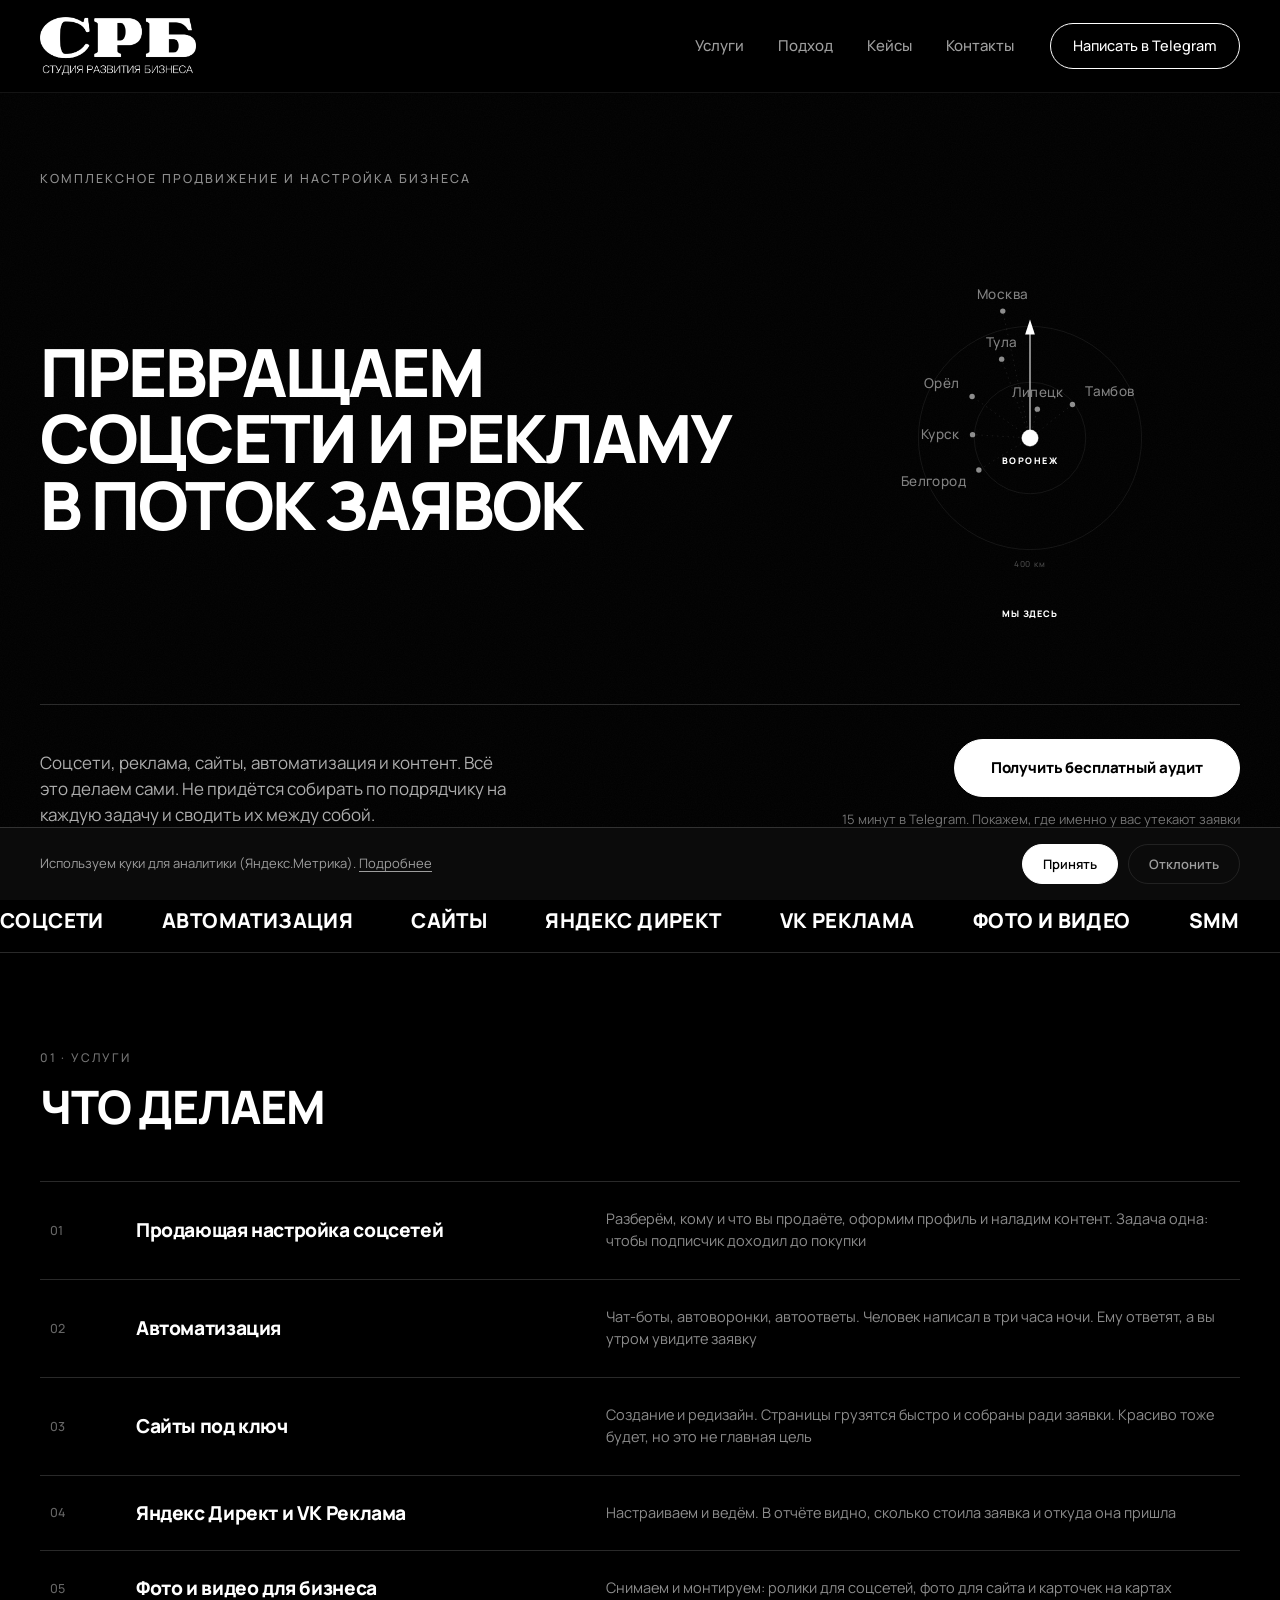
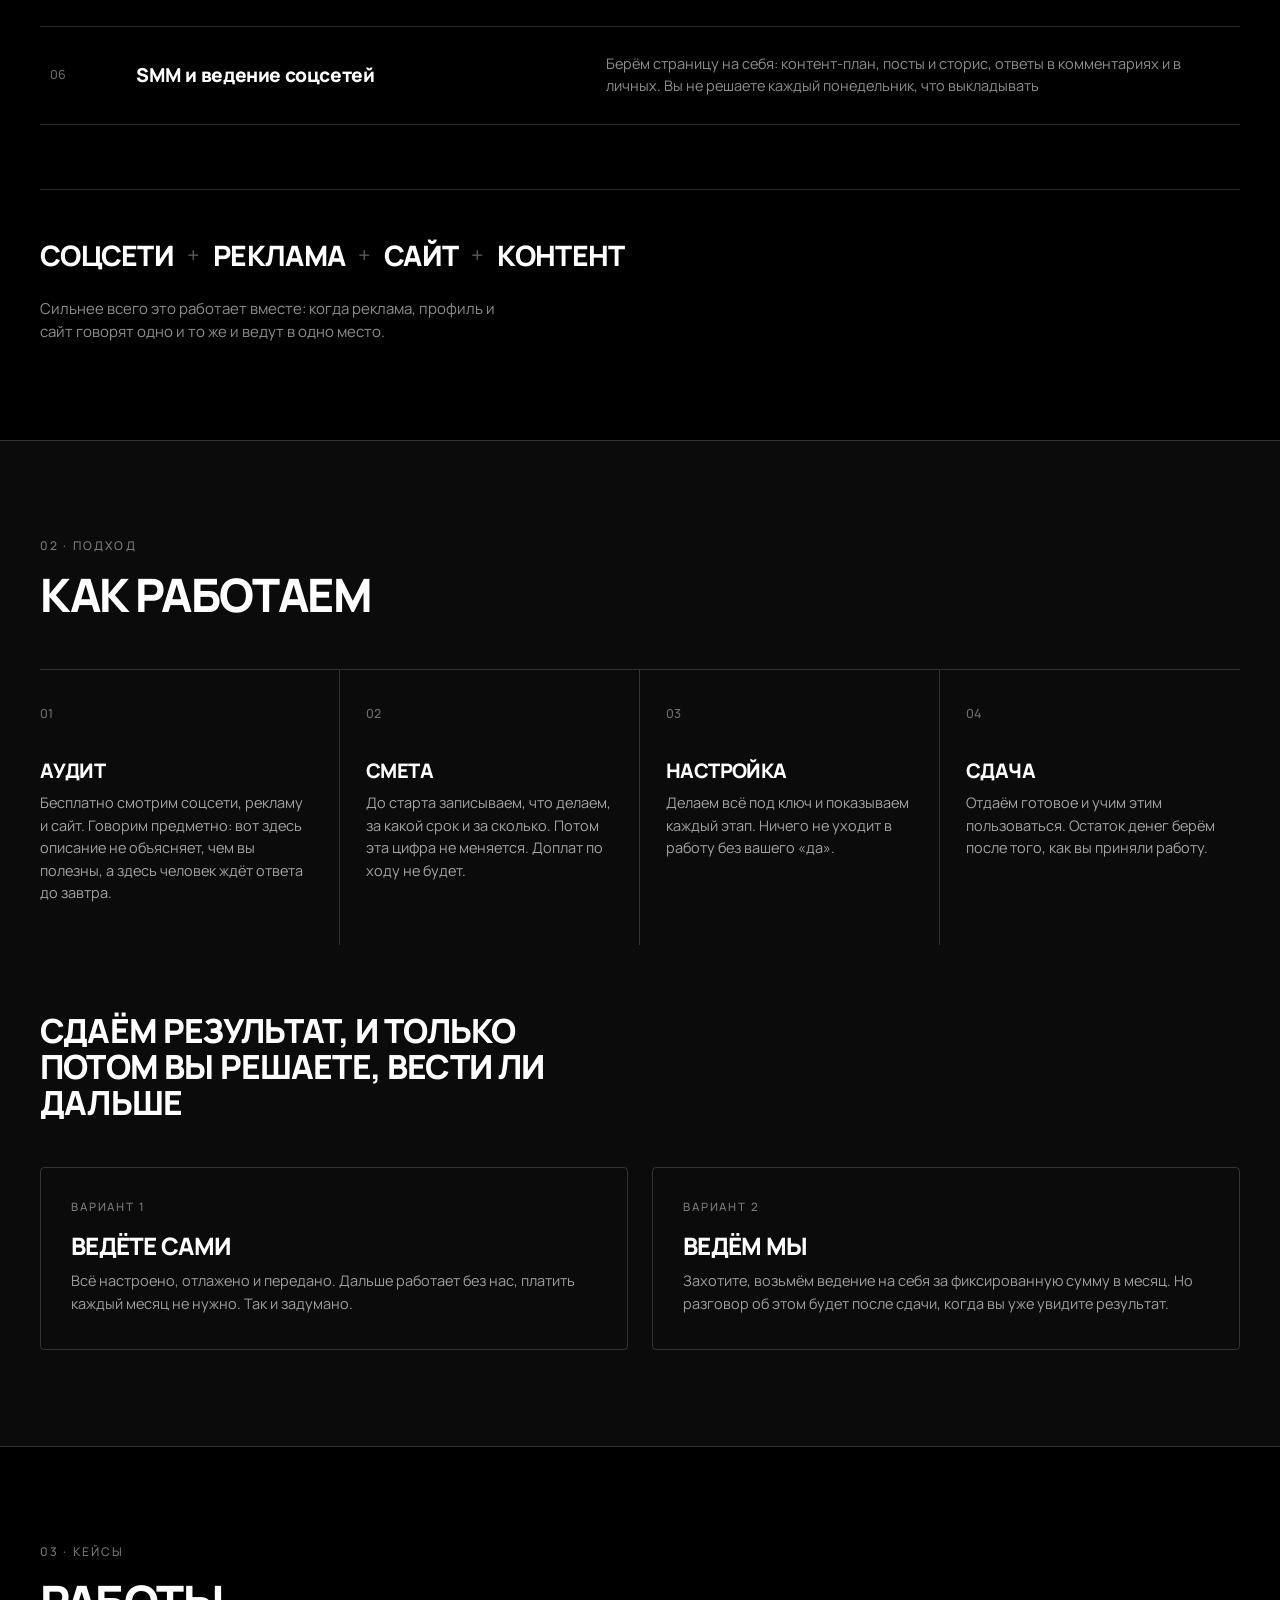
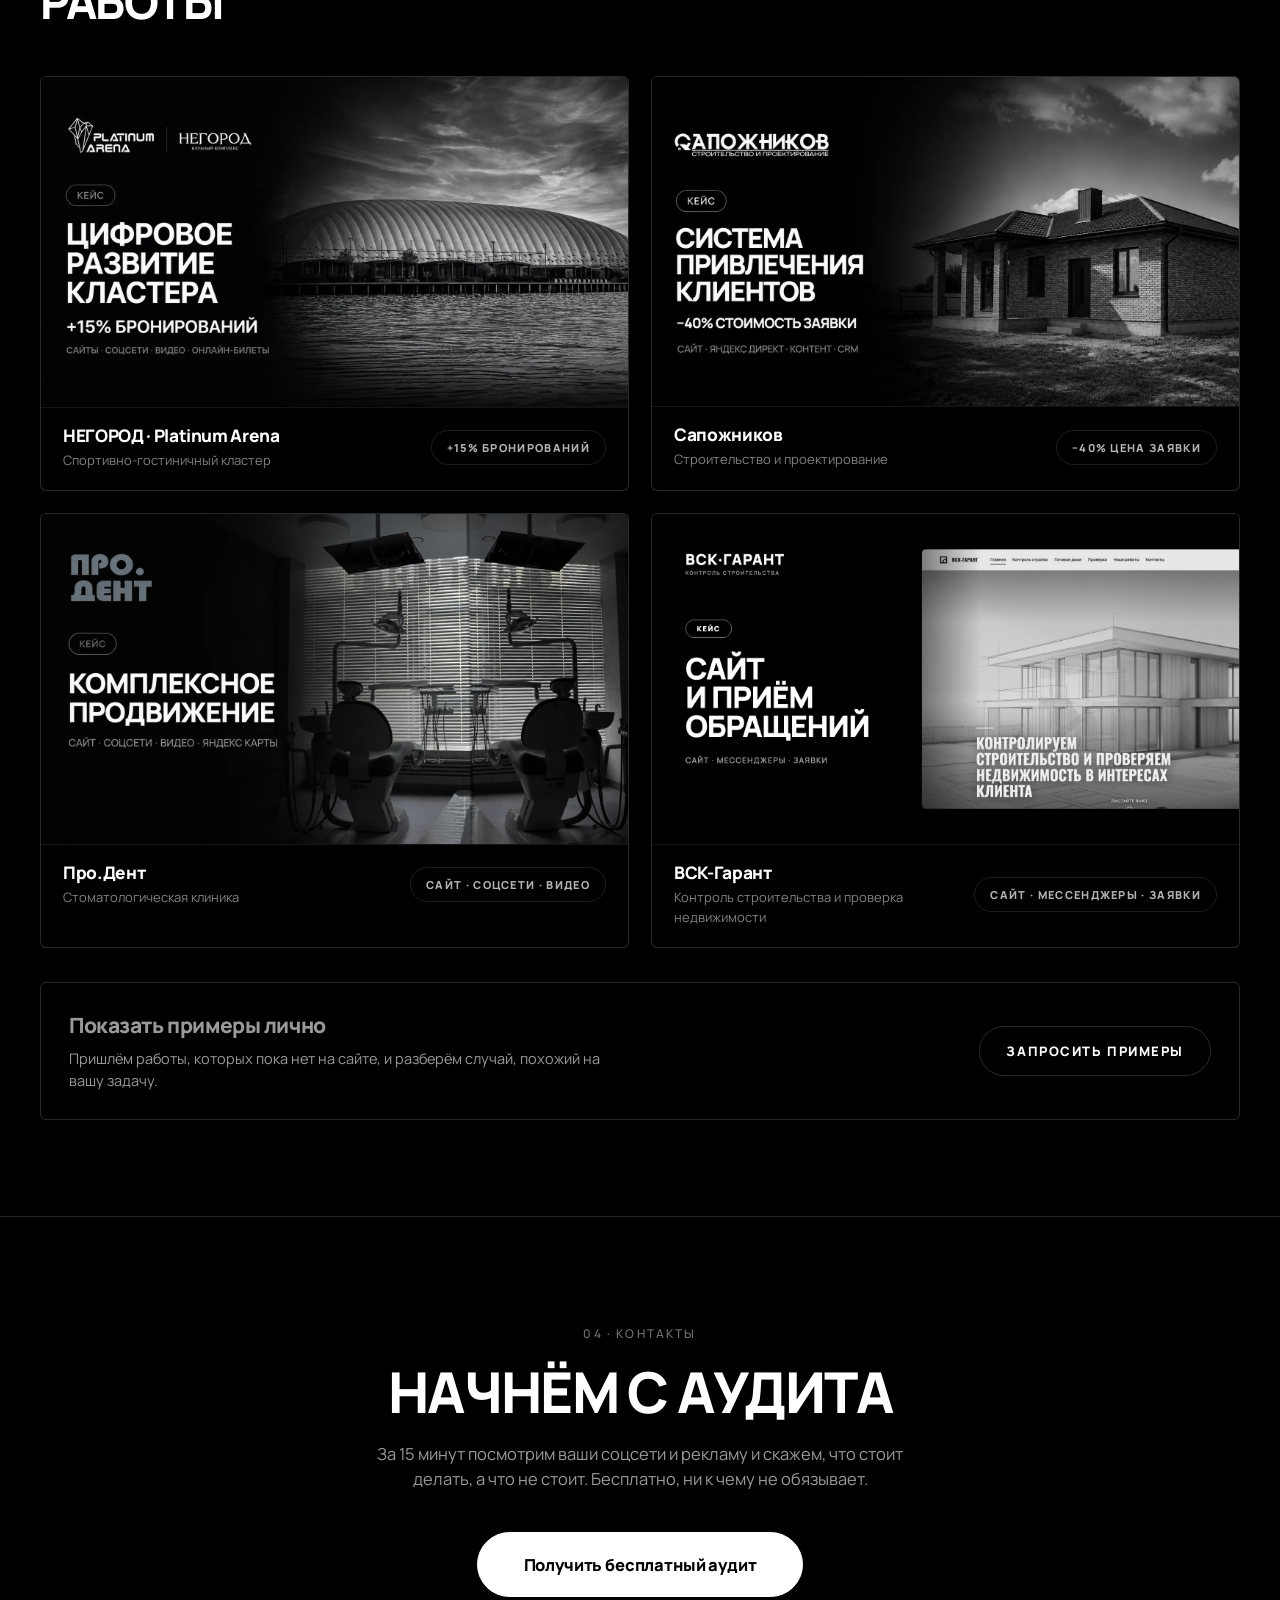
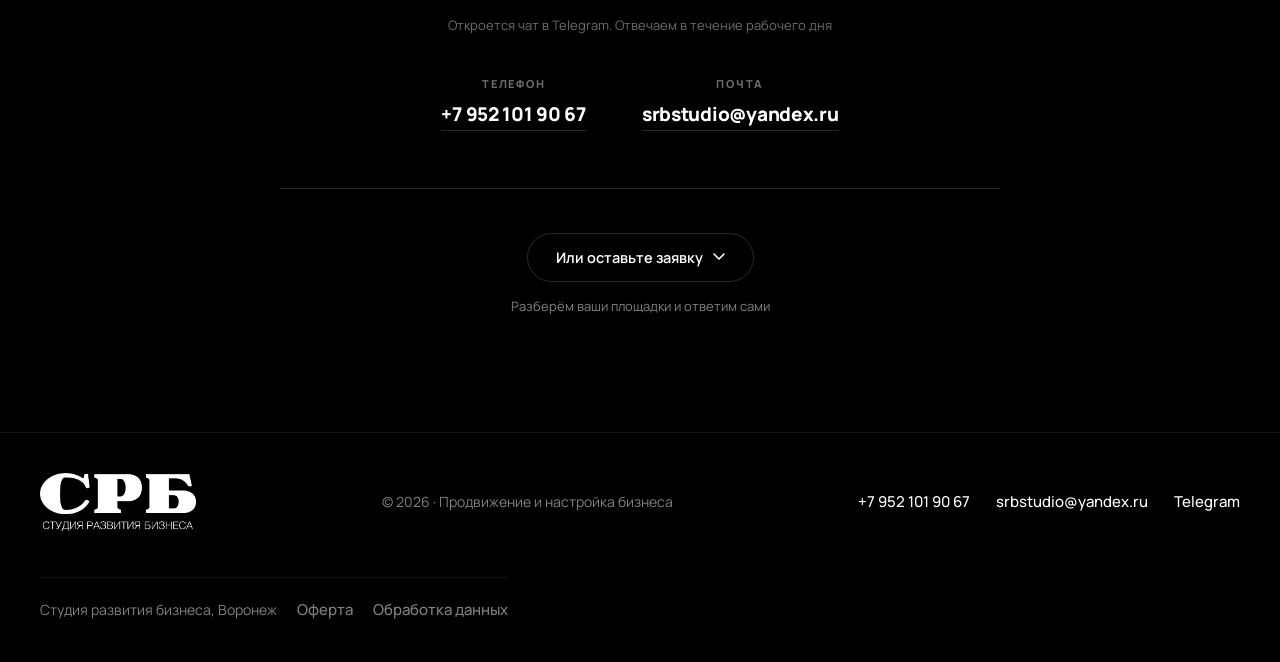
==== commit e4d07667: "Согласие на куки перед Метрикой (152-ФЗ, ст. 9) С ноября 2024 (420-ФЗ) cookie признаны персональными" ====
--- a/index.html
+++ b/index.html
@@ -565,5 +565,6 @@
 
   <script src="js/config.js"></script>
   <script src="js/main.js"></script>
+  <script src="js/cookies.js"></script>
 </body>
 </html>
--- a/css/style.css
+++ b/css/style.css
@@ -1090,6 +1090,84 @@
   .lead__submit { justify-self: stretch; }
 }
 
+/* ─────────── Анкета аудита (audit.html) ───────────
+   Одна колонка вместо двух: вопросы открытые и длинные,
+   в половину ширины не помещаются. Поля те же .lead__field,
+   так что базовые стили input не дублируем — только textarea
+   и укрупнённая типографика вопросов, только внутри .audit__form:
+   на компактной форме заявки на главной мелкие подписи уместны,
+   здесь вопросы длиной в предложение и должны читаться сразу. */
+.audit__intro { padding: 88px 0 48px; }
+.audit__block { padding: 0 0 100px; }
+.audit__form {
+  display: grid;
+  grid-template-columns: 1fr;
+  gap: 44px;
+  max-width: 700px;
+  margin: 0 auto;
+}
+.audit__group {
+  margin-top: 10px;
+  padding-top: 44px;
+  border-top: 1px solid var(--line);
+}
+.audit__group--first { margin-top: 0; padding-top: 0; border-top: 0; }
+
+.audit__form .lead__field > span {
+  font-size: clamp(17px, 2.3vw, 20px);
+  font-weight: 700;
+  line-height: 1.35;
+  letter-spacing: -0.01em;
+  text-transform: none;
+  opacity: 0.94;
+  margin-bottom: 16px;
+}
+.audit__form .lead__field > span i {
+  display: inline-block;
+  font-size: 12px;
+  font-weight: 600;
+  letter-spacing: 0.08em;
+  text-transform: uppercase;
+  opacity: 0.4;
+  margin-left: 8px;
+  vertical-align: middle;
+}
+.audit__form .lead__field input,
+.audit__form .lead__field textarea { font-size: 17px; padding: 16px 2px; }
+
+.lead__field textarea {
+  width: 100%;
+  min-height: 80px;
+  padding: 14px 2px;
+  border: 0;
+  border-bottom: 1px solid var(--line);
+  background: none;
+  color: var(--white);
+  font: inherit;
+  font-size: 16px;
+  line-height: 1.5;
+  resize: vertical;
+  transition: border-color 0.25s;
+}
+.audit__form .lead__field textarea { min-height: 100px; }
+.lead__field textarea::placeholder { color: rgba(255, 255, 255, 0.26); }
+.lead__field textarea:focus { outline: none; border-bottom-color: var(--white); }
+.audit__submit { width: 100%; margin-top: 4px; }
+
+@media (max-width: 640px) {
+  .audit__intro { padding: 52px 0 36px; }
+  .audit__form { gap: 36px; }
+  .audit__group { padding-top: 36px; }
+}
+/* На этой странице нет ни навигации, ни бургера, которые на мобильном
+   подменяют кнопку Telegram в шапке — общее правило .header .pill{display:none}
+   здесь не подходит, оставляем кнопку видимой через свой модификатор. */
+/* Специфичность выше, чем у .header .pill{display:none} ниже по файлу,
+   и не зависит от порядка правил в каскаде. */
+@media (max-width: 720px) {
+  .header .pill.pill--always { display: inline-flex; }
+}
+
 /* ─────────── Подвал ─────────── */
 .footer {
   border-top: 1px solid var(--line-soft);
@@ -1233,3 +1311,46 @@
   /* на узких экранах длинное название переносим в две строки */
   .logo__img { height: 46px; }
 }
+
+/* ─────────── Баннер согласия на куки ───────────
+   Без анимации и наезда на контент: тихая полоса снизу,
+   появляется сразу, никуда не скользит и не мигает. */
+.cookiebar {
+  position: fixed;
+  left: 0;
+  right: 0;
+  bottom: 0;
+  z-index: 200;
+  display: flex;
+  flex-wrap: wrap;
+  align-items: center;
+  justify-content: space-between;
+  gap: 12px 28px;
+  padding: 16px var(--pad);
+  background: #0b0b0b;
+  border-top: 1px solid var(--line);
+}
+.cookiebar p { font-size: 13px; line-height: 1.5; opacity: 0.6; max-width: 62ch; }
+.cookiebar p a { opacity: 1; text-decoration: underline; text-underline-offset: 3px; }
+.cookiebar__actions { display: flex; gap: 10px; flex-shrink: 0; }
+.cookiebar__accept,
+.cookiebar__decline {
+  font: inherit;
+  font-size: 13px;
+  font-weight: 600;
+  cursor: pointer;
+  padding: 9px 20px;
+  border-radius: 100px;
+  white-space: nowrap;
+  transition: opacity 0.2s, border-color 0.2s;
+}
+.cookiebar__accept { background: var(--white); color: var(--black); border: 1px solid var(--white); }
+.cookiebar__accept:hover { opacity: 0.82; }
+.cookiebar__decline { background: none; color: var(--white); border: 1px solid var(--line); opacity: 0.6; }
+.cookiebar__decline:hover { opacity: 0.9; border-color: rgba(255, 255, 255, 0.4); }
+
+@media (max-width: 560px) {
+  .cookiebar { flex-direction: column; align-items: stretch; padding: 16px 20px; }
+  .cookiebar p { max-width: none; }
+  .cookiebar__actions { justify-content: flex-start; }
+}
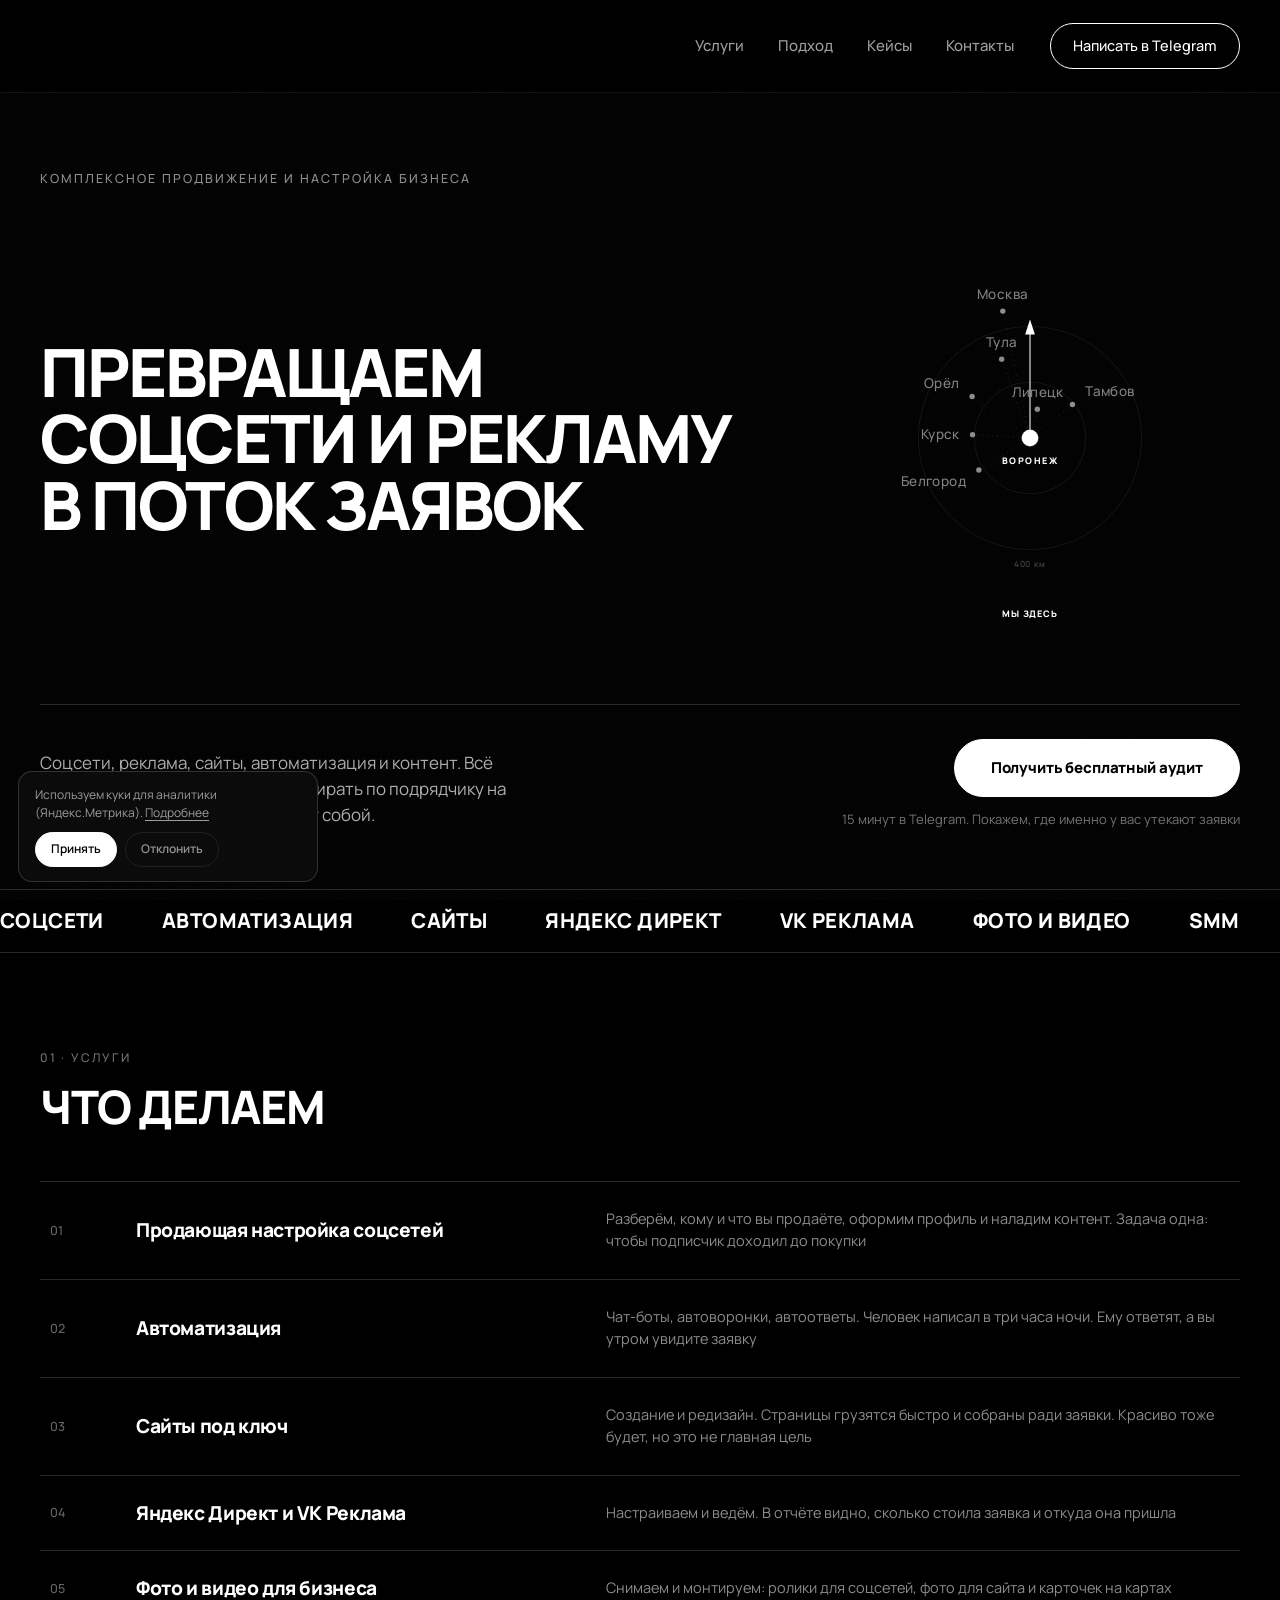
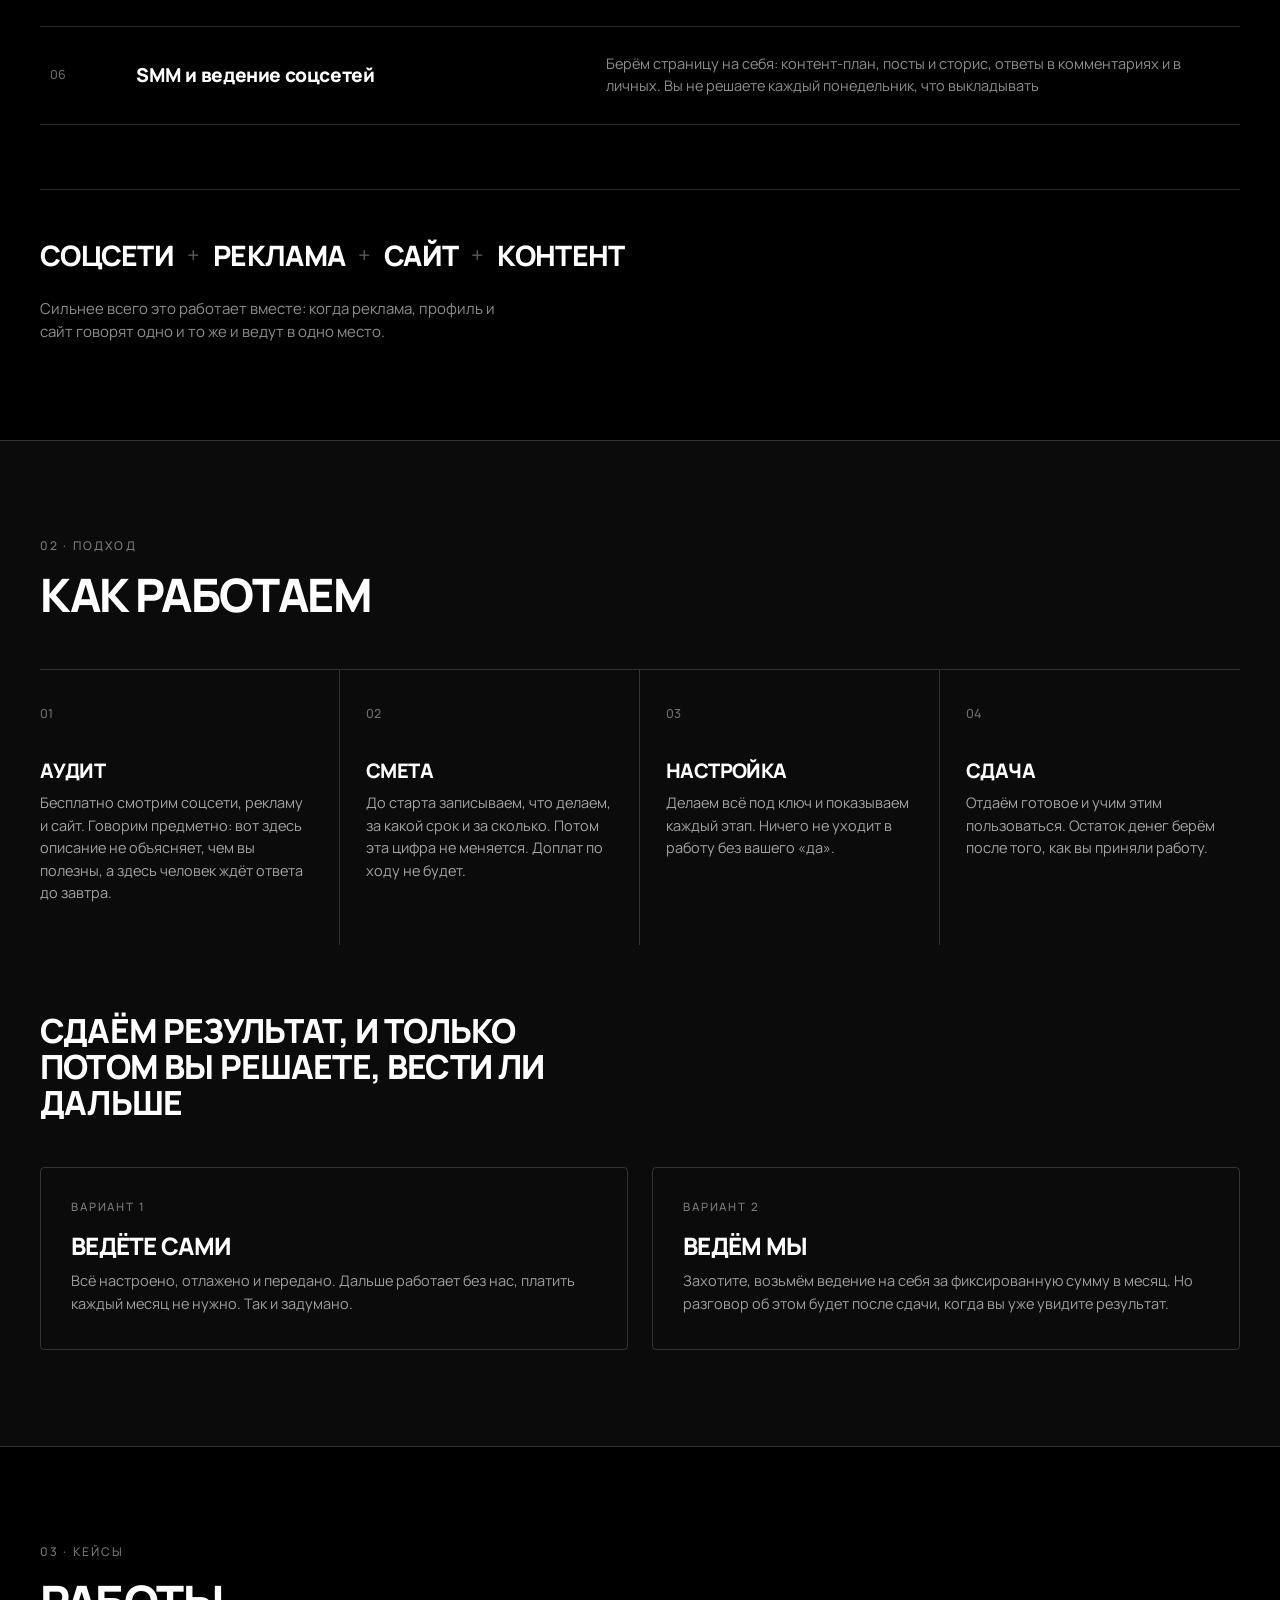
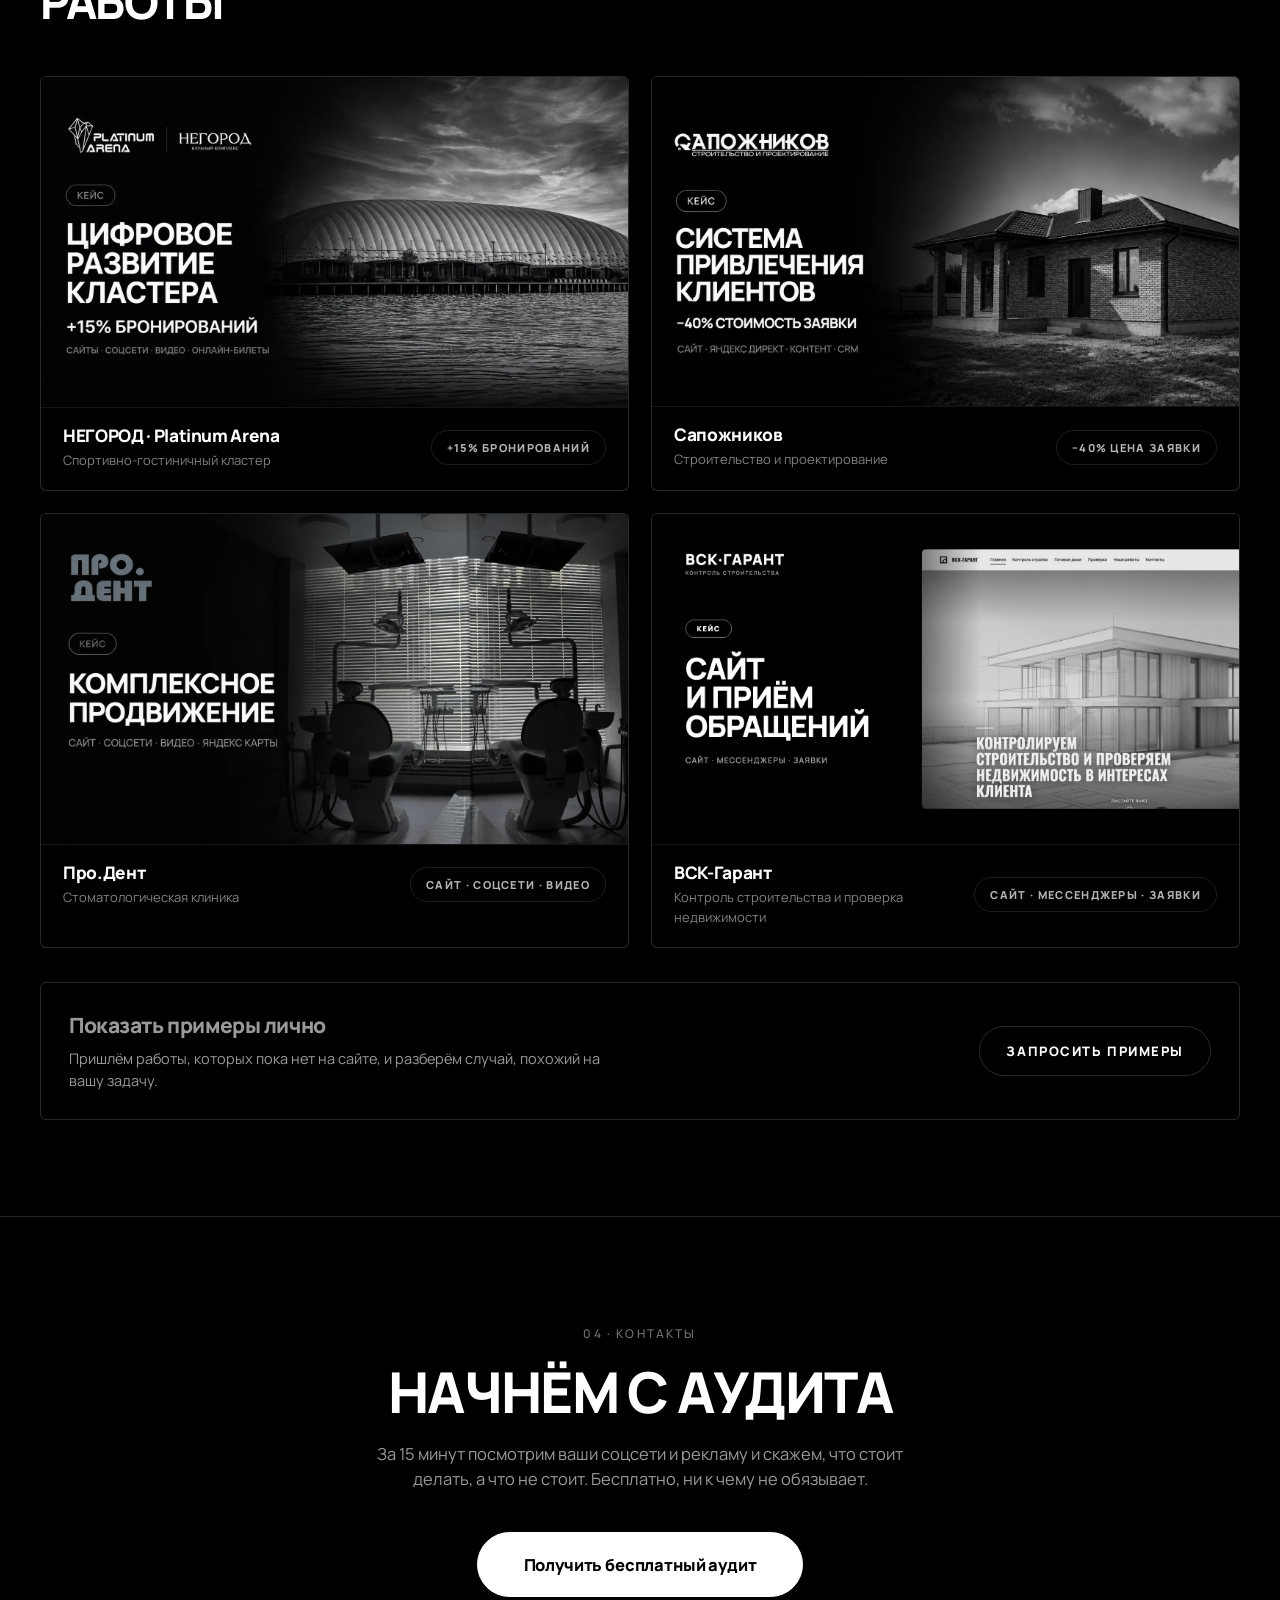
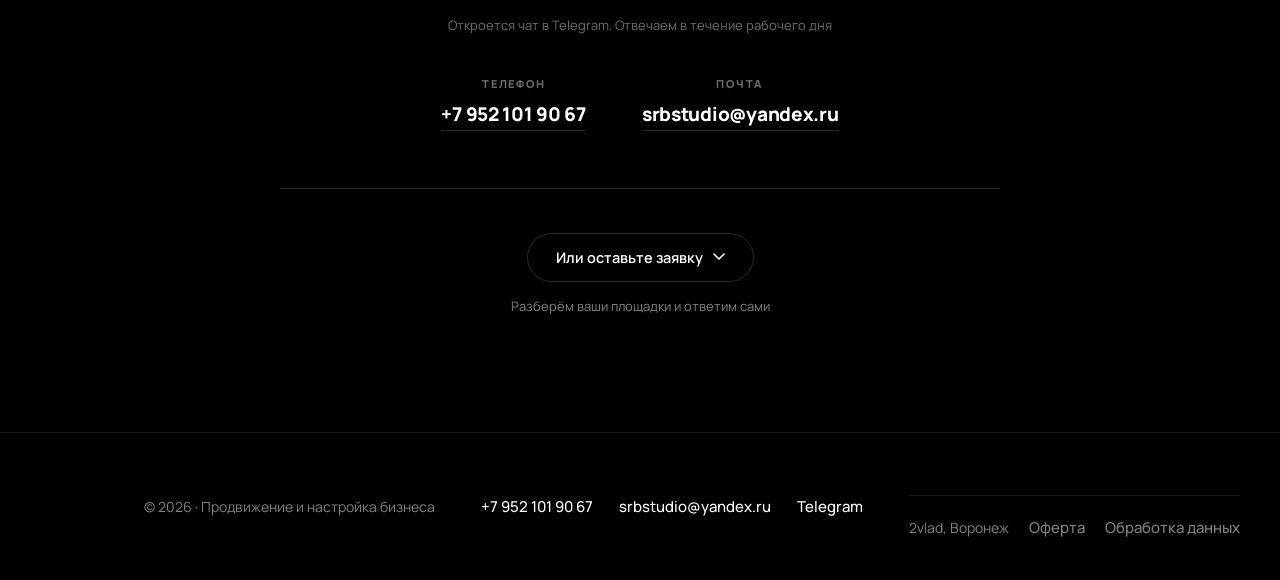
==== commit 50554c4a: "rebrand site from СРБ to 2vlad Brand name, logo and favicons switch to 2vlad. The wordmark supplied " ====
--- a/index.html
+++ b/index.html
@@ -38,7 +38,7 @@
   <header class="header">
     <div class="shell header__inner">
       <a href="#top" class="logo">
-        <img class="logo__img" src="img/logo.png" alt="Студия развития бизнеса" width="1069" height="397" decoding="async">
+        <img class="logo__img" src="img/logo.svg" alt="2vlad" width="2376" height="669" decoding="async">
       </a>
       <nav class="nav">
         <a href="#services">Услуги</a>
@@ -520,7 +520,7 @@
   <footer class="footer">
     <div class="shell footer__inner">
       <span class="logo">
-        <img class="logo__img" src="img/logo.png" alt="Студия развития бизнеса" width="1069" height="397" decoding="async">
+        <img class="logo__img" src="img/logo.svg" alt="2vlad" width="2376" height="669" decoding="async">
       </span>
       <p>© <span data-year>2026</span> · Продвижение и настройка бизнеса</p>
       <span class="footer__links">
@@ -529,7 +529,7 @@
         <a href="#" data-tg>Telegram</a>
       </span>
       <p class="footer__legal">
-        Студия развития бизнеса, Воронеж
+        2vlad, Воронеж
         <a href="oferta.html">Оферта</a>
         <a href="privacy.html">Обработка данных</a>
       </p>
@@ -541,7 +541,7 @@
   {
     "@context": "https://schema.org",
     "@type": "ProfessionalService",
-    "name": "Студия развития бизнеса",
+    "name": "2vlad",
     "telephone": "+7 952 101 90 67",
     "email": "srbstudio@yandex.ru",
     "description": "Настройка соцсетей, автоматизация, создание сайтов, Яндекс Директ и VK Реклама, фото- и видеоконтент для бизнеса.",
--- a/css/style.css
+++ b/css/style.css
@@ -1313,44 +1313,43 @@
 }
 
 /* ─────────── Баннер согласия на куки ───────────
-   Без анимации и наезда на контент: тихая полоса снизу,
-   появляется сразу, никуда не скользит и не мигает. */
+   Маленькая карточка в углу, а не полоса во весь экран — заметность
+   как у похожего уведомления на ВСК-Гаранте, но без теней и синевы,
+   в собственной чёрно-белой стилистике. Без анимации: появляется
+   сразу, никуда не скользит и не мигает. */
 .cookiebar {
   position: fixed;
-  left: 0;
-  right: 0;
-  bottom: 0;
+  left: 18px;
+  bottom: 18px;
   z-index: 200;
-  display: flex;
-  flex-wrap: wrap;
-  align-items: center;
-  justify-content: space-between;
-  gap: 12px 28px;
-  padding: 16px var(--pad);
+  width: min(300px, calc(100vw - 36px));
+  display: flex;
+  flex-direction: column;
+  gap: 10px;
+  padding: 14px 16px;
   background: #0b0b0b;
-  border-top: 1px solid var(--line);
-}
-.cookiebar p { font-size: 13px; line-height: 1.5; opacity: 0.6; max-width: 62ch; }
+  border: 1px solid var(--line);
+  border-radius: 14px;
+}
+.cookiebar p { font-size: 12px; line-height: 1.5; opacity: 0.6; }
 .cookiebar p a { opacity: 1; text-decoration: underline; text-underline-offset: 3px; }
-.cookiebar__actions { display: flex; gap: 10px; flex-shrink: 0; }
+.cookiebar__actions { display: flex; gap: 8px; }
 .cookiebar__accept,
 .cookiebar__decline {
   font: inherit;
-  font-size: 13px;
+  font-size: 12px;
   font-weight: 600;
   cursor: pointer;
-  padding: 9px 20px;
+  padding: 7px 15px;
   border-radius: 100px;
   white-space: nowrap;
   transition: opacity 0.2s, border-color 0.2s;
 }
 .cookiebar__accept { background: var(--white); color: var(--black); border: 1px solid var(--white); }
 .cookiebar__accept:hover { opacity: 0.82; }
-.cookiebar__decline { background: none; color: var(--white); border: 1px solid var(--line); opacity: 0.6; }
-.cookiebar__decline:hover { opacity: 0.9; border-color: rgba(255, 255, 255, 0.4); }
-
-@media (max-width: 560px) {
-  .cookiebar { flex-direction: column; align-items: stretch; padding: 16px 20px; }
-  .cookiebar p { max-width: none; }
-  .cookiebar__actions { justify-content: flex-start; }
-}
+.cookiebar__decline { background: none; color: var(--white); border: 1px solid var(--line); opacity: 0.55; }
+.cookiebar__decline:hover { opacity: 0.85; border-color: rgba(255, 255, 255, 0.4); }
+
+@media (max-width: 480px) {
+  .cookiebar { left: 12px; right: 12px; bottom: 12px; width: auto; }
+}
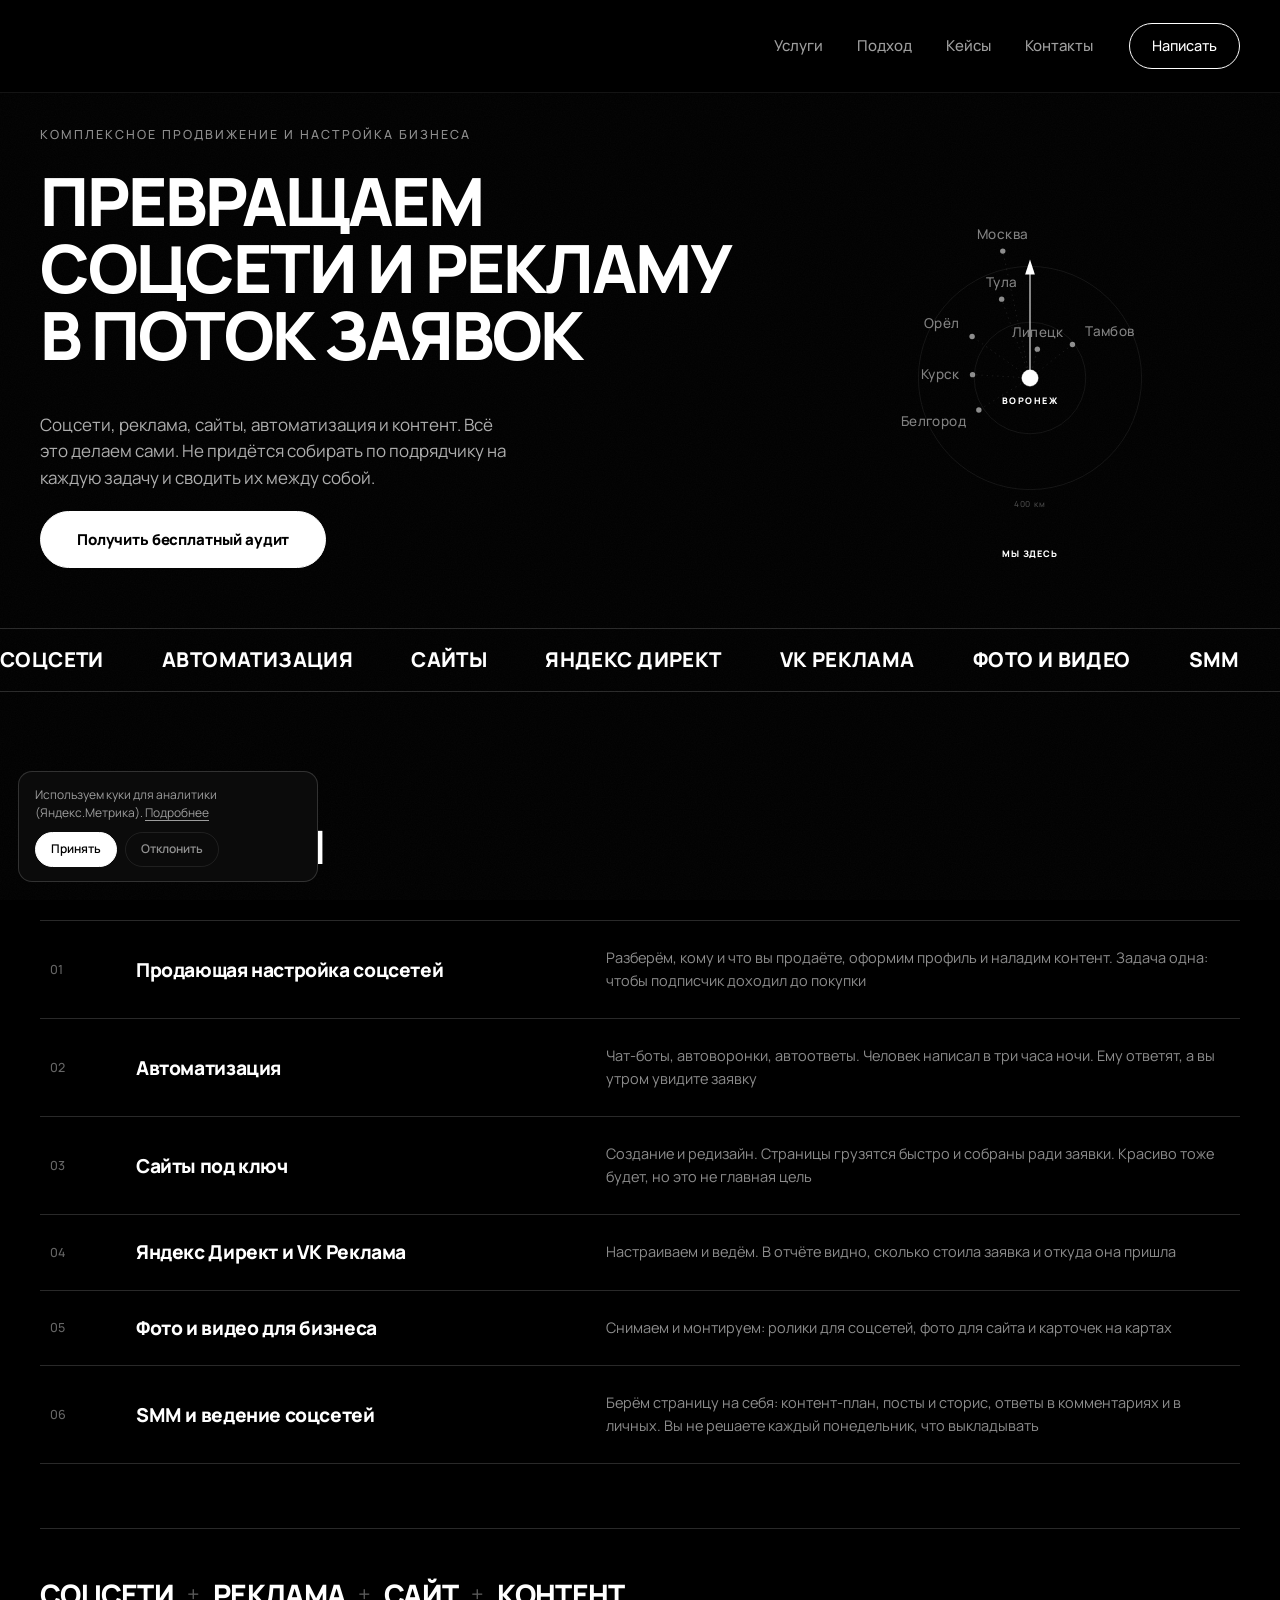
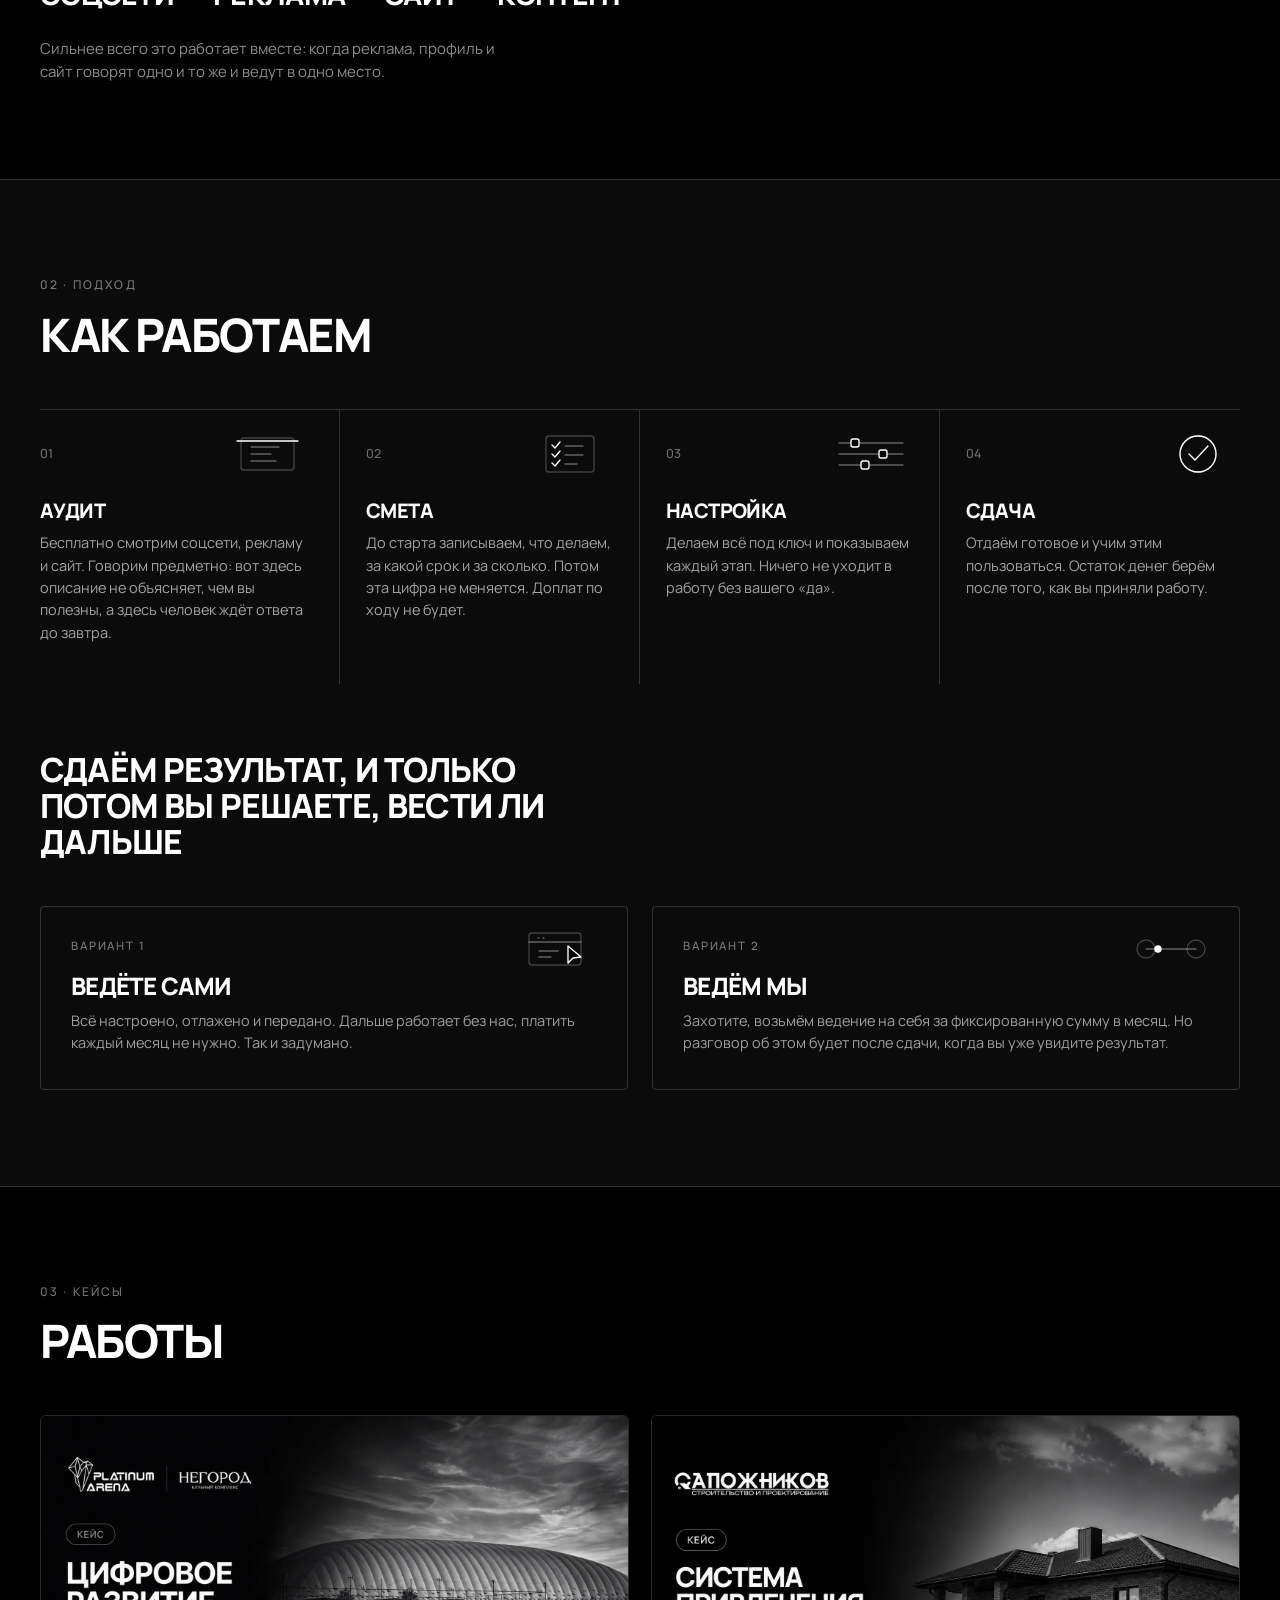
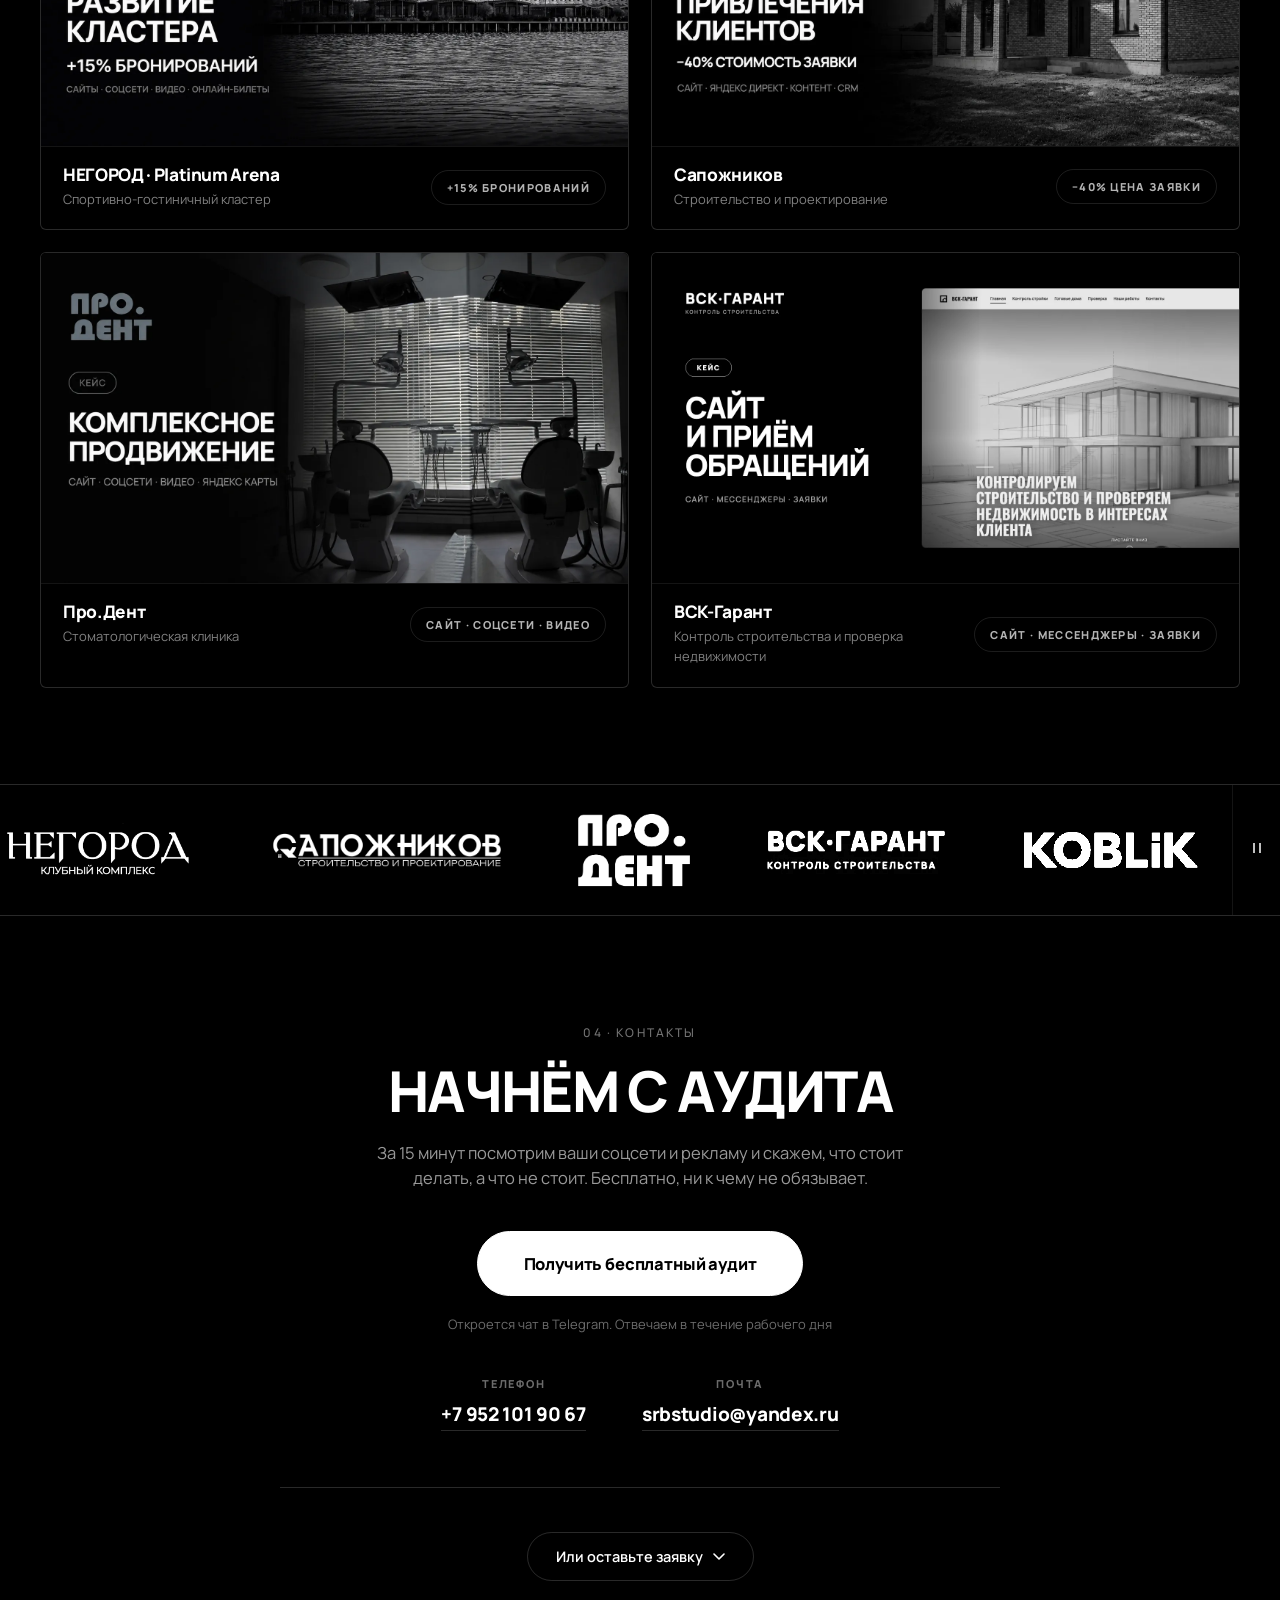
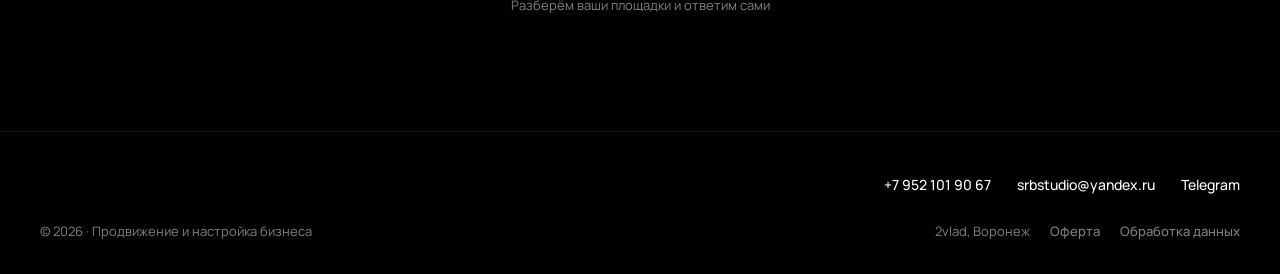
==== commit 2aa4c67b: "apply partner's design pass: partner logo ticker, hero rework, section animations Changes authored b" ====
--- a/index.html
+++ b/index.html
@@ -46,7 +46,7 @@
         <a href="#cases">Кейсы</a>
         <a href="#contact">Контакты</a>
       </nav>
-      <a href="#" class="pill" data-tg>Написать в Telegram</a>
+      <a href="#" class="pill" data-tg>Написать</a>
       <button class="burger" aria-label="Меню" aria-expanded="false"><span></span><span></span></button>
     </div>
   </header>
@@ -63,6 +63,12 @@
             <span class="line">соцсети и рекламу</span>
             <span class="line">в поток заявок</span>
           </h1>
+          <div class="hero__bottom">
+            <p class="hero__sub">Соцсети, реклама, сайты, автоматизация и контент. Всё это делаем сами. Не придётся собирать по подрядчику на каждую задачу и сводить их между собой.</p>
+            <div class="hero__cta">
+              <a href="#" class="btn" data-tg>Получить бесплатный аудит</a>
+            </div>
+          </div>
           <svg class="hero__map" viewBox="0 0 560 560" role="img" aria-label="Карта: Воронеж и города вокруг: Липецк, Тамбов, Курск, Белгород, Орёл, Тула, Москва" data-vx="280.0" data-vy="280.0" data-size="560">
   <g class="map__rings">
     <circle cx="280.0" cy="280.0" r="74.4"/>
@@ -120,13 +126,6 @@
   <text class="map__read" x="280.0" y="518" text-anchor="middle"><tspan class="map__read-city">Мы здесь</tspan><tspan class="map__read-km" dx="11"></tspan></text>
 </svg>
         </div>
-        <div class="hero__bottom">
-          <p class="hero__sub">Соцсети, реклама, сайты, автоматизация и контент. Всё это делаем сами. Не придётся собирать по подрядчику на каждую задачу и сводить их между собой.</p>
-          <div class="hero__cta">
-            <a href="#" class="btn" data-tg>Получить бесплатный аудит</a>
-            <p class="hero__note">15 минут в Telegram. Покажем, где именно у вас утекают заявки</p>
-          </div>
-        </div>
       </div>
     </section>
 
@@ -198,21 +197,25 @@
         <div class="steps">
           <article class="step">
             <span class="step__num">01</span>
+            <svg class="ux-visual ux-visual--audit" viewBox="0 0 84 44" aria-hidden="true" focusable="false"><rect class="ux__frame" x="12" y="6" width="53" height="32" rx="3"/><path class="ux__muted" d="M22 15h28M22 22h20M22 29h25"/><path class="ux__scan" d="M8 9h61"/></svg>
             <h3>Аудит</h3>
             <p>Бесплатно смотрим соцсети, рекламу и сайт. Говорим предметно: вот здесь описание не объясняет, чем вы полезны, а здесь человек ждёт ответа до завтра.</p>
           </article>
           <article class="step">
             <span class="step__num">02</span>
+            <svg class="ux-visual ux-visual--estimate" viewBox="0 0 84 44" aria-hidden="true" focusable="false"><rect class="ux__frame" x="17" y="4" width="48" height="36" rx="3"/><path class="ux__muted" d="M36 14h18M36 23h18M36 32h12"/><path class="ux__draw ux__draw--one" pathLength="1" d="m23 13 3 3 5-6"/><path class="ux__draw ux__draw--two" pathLength="1" d="m23 22 3 3 5-6"/><path class="ux__draw ux__draw--three" pathLength="1" d="m23 31 3 3 5-6"/></svg>
             <h3>Смета</h3>
             <p>До старта записываем, что делаем, за какой срок и за сколько. Потом эта цифра не меняется. Доплат по ходу не будет.</p>
           </article>
           <article class="step">
             <span class="step__num">03</span>
+            <svg class="ux-visual ux-visual--settings" viewBox="0 0 84 44" aria-hidden="true" focusable="false"><path class="ux__muted" d="M10 11h64M10 22h64M10 33h64"/><g class="ux__slider ux__slider--one"><rect x="22" y="7" width="8" height="8" rx="2"/></g><g class="ux__slider ux__slider--two"><rect x="50" y="18" width="8" height="8" rx="2"/></g><g class="ux__slider ux__slider--three"><rect x="32" y="29" width="8" height="8" rx="2"/></g></svg>
             <h3>Настройка</h3>
             <p>Делаем всё под ключ и показываем каждый этап. Ничего не уходит в работу без вашего «да».</p>
           </article>
           <article class="step">
             <span class="step__num">04</span>
+            <svg class="ux-visual ux-visual--delivery" viewBox="0 0 84 44" aria-hidden="true" focusable="false"><circle class="ux__frame" cx="42" cy="22" r="18"/><circle class="ux__ring" pathLength="1" cx="42" cy="22" r="18"/><path class="ux__check" pathLength="1" d="m33 22 6 6 13-14"/></svg>
             <h3>Сдача</h3>
             <p>Отдаём готовое и учим этим пользоваться. Остаток денег берём после того, как вы приняли работу.</p>
           </article>
@@ -223,11 +226,13 @@
         <div class="after">
           <article class="after__card">
             <span class="after__tag">Вариант 1</span>
+            <svg class="ux-visual ux-visual--self" viewBox="0 0 84 44" aria-hidden="true" focusable="false"><rect class="ux__frame" x="12" y="6" width="52" height="32" rx="3"/><path class="ux__muted" d="M12 15h52M21 11h1M26 11h1M22 24h19M22 30h12"/><path class="ux__cursor" d="m51 19 0 17 5-5 8-1Z"/></svg>
             <h3>Ведёте сами</h3>
             <p>Всё настроено, отлажено и передано. Дальше работает без нас, платить каждый месяц не нужно. Так и задумано.</p>
           </article>
           <article class="after__card">
             <span class="after__tag">Вариант 2</span>
+            <svg class="ux-visual ux-visual--support" viewBox="0 0 84 44" aria-hidden="true" focusable="false"><path class="ux__muted" d="M17 22h50"/><circle class="ux__frame" cx="17" cy="22" r="9"/><circle class="ux__frame" cx="67" cy="22" r="9"/><circle class="ux__signal" cx="29" cy="22" r="3"/></svg>
             <h3>Ведём мы</h3>
             <p>Захотите, возьмём ведение на себя за фиксированную сумму в месяц. Но разговор об этом будет после сдачи, когда вы уже увидите результат.</p>
           </article>
@@ -457,12 +462,78 @@
           </article>
         </div>
 
-        <div class="works__cta">
-          <p><b>Показать примеры лично</b>Пришлём работы, которых пока нет на сайте, и разберём случай, похожий на вашу задачу.</p>
-          <a href="#" class="works__cta-btn" data-tg>Запросить примеры</a>
-        </div>
       </div>
     </section>
+    <!-- ───────────── ПАРТНЁРЫ ───────────── -->
+    <section class="ticker partners" aria-label="Наши партнёры">
+      <svg class="partners__filters" aria-hidden="true" focusable="false"><defs>
+        <filter id="partner-alpha"><feColorMatrix values="0 0 0 0 1 0 0 0 0 1 0 0 0 0 1 0 0 0 1 0"/></filter>
+        <filter id="partner-white" color-interpolation-filters="sRGB"><feColorMatrix values="0 0 0 0 1 0 0 0 0 1 0 0 0 0 1 -3 -3 -3 9 0"/></filter>
+        <filter id="partner-black" color-interpolation-filters="sRGB"><feColorMatrix values="0 0 0 0 1 0 0 0 0 1 0 0 0 0 1 1 1 1 0 0"/></filter>
+      </defs></svg>
+      <div class="ticker__row">
+        <div class="ticker__group partners__group">
+          <svg class="partners__logo" role="img" aria-label="НЕГОРОД" focusable="false" style="--partner-width:196px;--partner-height:55px" viewBox="298 925 1228 370" preserveAspectRatio="xMidYMid meet"><image href="img/partners/negorod.png" width="1824" height="2232" filter="url(#partner-alpha)"/></svg>
+          <svg class="partners__logo" role="img" aria-label="Сапожников" focusable="false" style="--partner-width:228px;--partner-height:46px" viewBox="36 1012 2364 343" preserveAspectRatio="xMidYMid meet"><image href="img/partners/sapozhnikov.png" width="2480" height="2480" filter="url(#partner-alpha)"/></svg>
+          <svg class="partners__logo" role="img" aria-label="Про.Дент" focusable="false" style="--partner-width:112px;--partner-height:74px" viewBox="247 683 2535 1638" preserveAspectRatio="xMidYMid meet"><image href="img/partners/prodent.png" width="3000" height="3000" filter="url(#partner-alpha)"/></svg>
+          <svg class="partners__logo" role="img" aria-label="ВСК-Гарант" focusable="false" style="--partner-width:180px;--partner-height:48px" viewBox="31 55 220 51" preserveAspectRatio="xMidYMid meet"><image href="img/partners/vsk-garant.png" width="286" height="148" filter="url(#partner-black)"/></svg>
+          <svg class="partners__logo" role="img" aria-label="KOBLIK" focusable="false" style="--partner-width:176px;--partner-height:48px" viewBox="45 38 275 60" preserveAspectRatio="xMidYMid meet"><image href="img/partners/koblik.png" width="414" height="138" filter="url(#partner-white)"/></svg>
+          <svg class="partners__logo" role="img" aria-label="Точномаш" focusable="false" style="--partner-width:108px;--partner-height:86px" viewBox="143 61 540 448" preserveAspectRatio="xMidYMid meet"><image href="img/partners/tochnomash-white.svg" width="841.89" height="595.28"/></svg>
+          <svg class="partners__logo" role="img" aria-label="FEEL IT" focusable="false" style="--partner-width:176px;--partner-height:78px" viewBox="142 396 862 408" preserveAspectRatio="xMidYMid meet"><image href="img/partners/feel-it.png" width="1179" height="1171" filter="url(#partner-alpha)"/></svg>
+          <svg class="partners__logo" role="img" aria-label="Bravo" focusable="false" style="--partner-width:170px;--partner-height:56px" viewBox="329 956 1002 302" preserveAspectRatio="xMidYMid meet"><image href="img/partners/bravo.png" width="1660" height="1638" filter="url(#partner-alpha)"/></svg>
+          <svg class="partners__logo" role="img" aria-label="FB GYM" focusable="false" style="--partner-width:178px;--partner-height:64px" viewBox="121 173 1307 450" preserveAspectRatio="xMidYMid meet"><image href="img/partners/fb-gym.png" width="1602" height="734" filter="url(#partner-white)"/></svg>
+          <svg class="partners__logo" role="img" aria-label="Сияние" focusable="false" style="--partner-width:164px;--partner-height:78px" viewBox="0 0 1280 640" preserveAspectRatio="xMidYMid meet"><image href="img/partners/siyanie.png" width="1280" height="659" filter="url(#partner-alpha)"/></svg>
+          <svg class="partners__logo" role="img" aria-label="ОстровОК" focusable="false" style="--partner-width:102px;--partner-height:78px" viewBox="68 358 2899 2101" preserveAspectRatio="xMidYMid meet"><image href="img/partners/ostrovok.png" width="3072" height="3072" filter="url(#partner-alpha)"/></svg>
+          <svg class="partners__logo" role="img" aria-label="Баланс ACRO" focusable="false" style="--partner-width:62px;--partner-height:86px" viewBox="196 97 621 896" preserveAspectRatio="xMidYMid meet"><image href="img/partners/balance-acro.png" width="1024" height="1024" filter="url(#partner-alpha)"/></svg>
+        </div>
+        <div class="ticker__group partners__group" aria-hidden="true">
+          <svg class="partners__logo" aria-hidden="true" focusable="false" style="--partner-width:196px;--partner-height:55px" viewBox="298 925 1228 370" preserveAspectRatio="xMidYMid meet"><image href="img/partners/negorod.png" width="1824" height="2232" filter="url(#partner-alpha)"/></svg>
+          <svg class="partners__logo" aria-hidden="true" focusable="false" style="--partner-width:228px;--partner-height:46px" viewBox="36 1012 2364 343" preserveAspectRatio="xMidYMid meet"><image href="img/partners/sapozhnikov.png" width="2480" height="2480" filter="url(#partner-alpha)"/></svg>
+          <svg class="partners__logo" aria-hidden="true" focusable="false" style="--partner-width:112px;--partner-height:74px" viewBox="247 683 2535 1638" preserveAspectRatio="xMidYMid meet"><image href="img/partners/prodent.png" width="3000" height="3000" filter="url(#partner-alpha)"/></svg>
+          <svg class="partners__logo" aria-hidden="true" focusable="false" style="--partner-width:180px;--partner-height:48px" viewBox="31 55 220 51" preserveAspectRatio="xMidYMid meet"><image href="img/partners/vsk-garant.png" width="286" height="148" filter="url(#partner-black)"/></svg>
+          <svg class="partners__logo" aria-hidden="true" focusable="false" style="--partner-width:176px;--partner-height:48px" viewBox="45 38 275 60" preserveAspectRatio="xMidYMid meet"><image href="img/partners/koblik.png" width="414" height="138" filter="url(#partner-white)"/></svg>
+          <svg class="partners__logo" aria-hidden="true" focusable="false" style="--partner-width:108px;--partner-height:86px" viewBox="143 61 540 448" preserveAspectRatio="xMidYMid meet"><image href="img/partners/tochnomash-white.svg" width="841.89" height="595.28"/></svg>
+          <svg class="partners__logo" aria-hidden="true" focusable="false" style="--partner-width:176px;--partner-height:78px" viewBox="142 396 862 408" preserveAspectRatio="xMidYMid meet"><image href="img/partners/feel-it.png" width="1179" height="1171" filter="url(#partner-alpha)"/></svg>
+          <svg class="partners__logo" aria-hidden="true" focusable="false" style="--partner-width:170px;--partner-height:56px" viewBox="329 956 1002 302" preserveAspectRatio="xMidYMid meet"><image href="img/partners/bravo.png" width="1660" height="1638" filter="url(#partner-alpha)"/></svg>
+          <svg class="partners__logo" aria-hidden="true" focusable="false" style="--partner-width:178px;--partner-height:64px" viewBox="121 173 1307 450" preserveAspectRatio="xMidYMid meet"><image href="img/partners/fb-gym.png" width="1602" height="734" filter="url(#partner-white)"/></svg>
+          <svg class="partners__logo" aria-hidden="true" focusable="false" style="--partner-width:164px;--partner-height:78px" viewBox="0 0 1280 640" preserveAspectRatio="xMidYMid meet"><image href="img/partners/siyanie.png" width="1280" height="659" filter="url(#partner-alpha)"/></svg>
+          <svg class="partners__logo" aria-hidden="true" focusable="false" style="--partner-width:102px;--partner-height:78px" viewBox="68 358 2899 2101" preserveAspectRatio="xMidYMid meet"><image href="img/partners/ostrovok.png" width="3072" height="3072" filter="url(#partner-alpha)"/></svg>
+          <svg class="partners__logo" aria-hidden="true" focusable="false" style="--partner-width:62px;--partner-height:86px" viewBox="196 97 621 896" preserveAspectRatio="xMidYMid meet"><image href="img/partners/balance-acro.png" width="1024" height="1024" filter="url(#partner-alpha)"/></svg>
+        </div>
+        <div class="ticker__group partners__group" aria-hidden="true">
+          <svg class="partners__logo" aria-hidden="true" focusable="false" style="--partner-width:196px;--partner-height:55px" viewBox="298 925 1228 370" preserveAspectRatio="xMidYMid meet"><image href="img/partners/negorod.png" width="1824" height="2232" filter="url(#partner-alpha)"/></svg>
+          <svg class="partners__logo" aria-hidden="true" focusable="false" style="--partner-width:228px;--partner-height:46px" viewBox="36 1012 2364 343" preserveAspectRatio="xMidYMid meet"><image href="img/partners/sapozhnikov.png" width="2480" height="2480" filter="url(#partner-alpha)"/></svg>
+          <svg class="partners__logo" aria-hidden="true" focusable="false" style="--partner-width:112px;--partner-height:74px" viewBox="247 683 2535 1638" preserveAspectRatio="xMidYMid meet"><image href="img/partners/prodent.png" width="3000" height="3000" filter="url(#partner-alpha)"/></svg>
+          <svg class="partners__logo" aria-hidden="true" focusable="false" style="--partner-width:180px;--partner-height:48px" viewBox="31 55 220 51" preserveAspectRatio="xMidYMid meet"><image href="img/partners/vsk-garant.png" width="286" height="148" filter="url(#partner-black)"/></svg>
+          <svg class="partners__logo" aria-hidden="true" focusable="false" style="--partner-width:176px;--partner-height:48px" viewBox="45 38 275 60" preserveAspectRatio="xMidYMid meet"><image href="img/partners/koblik.png" width="414" height="138" filter="url(#partner-white)"/></svg>
+          <svg class="partners__logo" aria-hidden="true" focusable="false" style="--partner-width:108px;--partner-height:86px" viewBox="143 61 540 448" preserveAspectRatio="xMidYMid meet"><image href="img/partners/tochnomash-white.svg" width="841.89" height="595.28"/></svg>
+          <svg class="partners__logo" aria-hidden="true" focusable="false" style="--partner-width:176px;--partner-height:78px" viewBox="142 396 862 408" preserveAspectRatio="xMidYMid meet"><image href="img/partners/feel-it.png" width="1179" height="1171" filter="url(#partner-alpha)"/></svg>
+          <svg class="partners__logo" aria-hidden="true" focusable="false" style="--partner-width:170px;--partner-height:56px" viewBox="329 956 1002 302" preserveAspectRatio="xMidYMid meet"><image href="img/partners/bravo.png" width="1660" height="1638" filter="url(#partner-alpha)"/></svg>
+          <svg class="partners__logo" aria-hidden="true" focusable="false" style="--partner-width:178px;--partner-height:64px" viewBox="121 173 1307 450" preserveAspectRatio="xMidYMid meet"><image href="img/partners/fb-gym.png" width="1602" height="734" filter="url(#partner-white)"/></svg>
+          <svg class="partners__logo" aria-hidden="true" focusable="false" style="--partner-width:164px;--partner-height:78px" viewBox="0 0 1280 640" preserveAspectRatio="xMidYMid meet"><image href="img/partners/siyanie.png" width="1280" height="659" filter="url(#partner-alpha)"/></svg>
+          <svg class="partners__logo" aria-hidden="true" focusable="false" style="--partner-width:102px;--partner-height:78px" viewBox="68 358 2899 2101" preserveAspectRatio="xMidYMid meet"><image href="img/partners/ostrovok.png" width="3072" height="3072" filter="url(#partner-alpha)"/></svg>
+          <svg class="partners__logo" aria-hidden="true" focusable="false" style="--partner-width:62px;--partner-height:86px" viewBox="196 97 621 896" preserveAspectRatio="xMidYMid meet"><image href="img/partners/balance-acro.png" width="1024" height="1024" filter="url(#partner-alpha)"/></svg>
+        </div>
+        <div class="ticker__group partners__group" aria-hidden="true">
+          <svg class="partners__logo" aria-hidden="true" focusable="false" style="--partner-width:196px;--partner-height:55px" viewBox="298 925 1228 370" preserveAspectRatio="xMidYMid meet"><image href="img/partners/negorod.png" width="1824" height="2232" filter="url(#partner-alpha)"/></svg>
+          <svg class="partners__logo" aria-hidden="true" focusable="false" style="--partner-width:228px;--partner-height:46px" viewBox="36 1012 2364 343" preserveAspectRatio="xMidYMid meet"><image href="img/partners/sapozhnikov.png" width="2480" height="2480" filter="url(#partner-alpha)"/></svg>
+          <svg class="partners__logo" aria-hidden="true" focusable="false" style="--partner-width:112px;--partner-height:74px" viewBox="247 683 2535 1638" preserveAspectRatio="xMidYMid meet"><image href="img/partners/prodent.png" width="3000" height="3000" filter="url(#partner-alpha)"/></svg>
+          <svg class="partners__logo" aria-hidden="true" focusable="false" style="--partner-width:180px;--partner-height:48px" viewBox="31 55 220 51" preserveAspectRatio="xMidYMid meet"><image href="img/partners/vsk-garant.png" width="286" height="148" filter="url(#partner-black)"/></svg>
+          <svg class="partners__logo" aria-hidden="true" focusable="false" style="--partner-width:176px;--partner-height:48px" viewBox="45 38 275 60" preserveAspectRatio="xMidYMid meet"><image href="img/partners/koblik.png" width="414" height="138" filter="url(#partner-white)"/></svg>
+          <svg class="partners__logo" aria-hidden="true" focusable="false" style="--partner-width:108px;--partner-height:86px" viewBox="143 61 540 448" preserveAspectRatio="xMidYMid meet"><image href="img/partners/tochnomash-white.svg" width="841.89" height="595.28"/></svg>
+          <svg class="partners__logo" aria-hidden="true" focusable="false" style="--partner-width:176px;--partner-height:78px" viewBox="142 396 862 408" preserveAspectRatio="xMidYMid meet"><image href="img/partners/feel-it.png" width="1179" height="1171" filter="url(#partner-alpha)"/></svg>
+          <svg class="partners__logo" aria-hidden="true" focusable="false" style="--partner-width:170px;--partner-height:56px" viewBox="329 956 1002 302" preserveAspectRatio="xMidYMid meet"><image href="img/partners/bravo.png" width="1660" height="1638" filter="url(#partner-alpha)"/></svg>
+          <svg class="partners__logo" aria-hidden="true" focusable="false" style="--partner-width:178px;--partner-height:64px" viewBox="121 173 1307 450" preserveAspectRatio="xMidYMid meet"><image href="img/partners/fb-gym.png" width="1602" height="734" filter="url(#partner-white)"/></svg>
+          <svg class="partners__logo" aria-hidden="true" focusable="false" style="--partner-width:164px;--partner-height:78px" viewBox="0 0 1280 640" preserveAspectRatio="xMidYMid meet"><image href="img/partners/siyanie.png" width="1280" height="659" filter="url(#partner-alpha)"/></svg>
+          <svg class="partners__logo" aria-hidden="true" focusable="false" style="--partner-width:102px;--partner-height:78px" viewBox="68 358 2899 2101" preserveAspectRatio="xMidYMid meet"><image href="img/partners/ostrovok.png" width="3072" height="3072" filter="url(#partner-alpha)"/></svg>
+          <svg class="partners__logo" aria-hidden="true" focusable="false" style="--partner-width:62px;--partner-height:86px" viewBox="196 97 621 896" preserveAspectRatio="xMidYMid meet"><image href="img/partners/balance-acro.png" width="1024" height="1024" filter="url(#partner-alpha)"/></svg>
+        </div>
+      </div>
+      <button class="partners__pause" type="button" aria-label="Приостановить ленту партнёров" aria-pressed="false">
+        <svg viewBox="0 0 20 20" aria-hidden="true" focusable="false"><path class="partners__pause-icon" d="M7 5v10M13 5v10"/><path class="partners__play-icon" d="m7 5 8 5-8 5Z"/></svg>
+      </button>
+    </section>
+
     <!-- ───────────── CTA ───────────── -->
     <section class="final" id="contact">
       <div class="shell">
--- a/css/style.css
+++ b/css/style.css
@@ -13,6 +13,8 @@
   --font: "Manrope", "Helvetica Neue", Arial, sans-serif;
   --shell: 1360px;
   --pad: 40px;
+  --logo-height: 40.6px; /* 70% от прежних 58px */
+  --hero-map-width: 420px;
 }
 
 * { margin: 0; padding: 0; box-sizing: border-box; }
@@ -84,7 +86,7 @@
 .logo__img {
   display: block;
   width: auto;
-  height: 58px;
+  height: var(--logo-height);
   flex-shrink: 0;
 }
 .nav { display: flex; gap: 34px; margin-left: auto; margin-right: 8px; }
@@ -112,7 +114,7 @@
 .burger { display: none; }
 
 /* ─────────── Хиро ─────────── */
-.hero { padding: 76px 0 60px; }
+.hero { padding: 32px 0 40px; }
 .hero__kicker {
   display: flex;
   align-items: center;
@@ -122,16 +124,17 @@
   letter-spacing: 0.16em;
   text-transform: uppercase;
   opacity: 0.55;
-  margin-bottom: 40px;
+  margin-bottom: 24px;
 }
 .hero__main {
   display: grid;
-  grid-template-columns: minmax(0, 1fr) 420px;
-  gap: 56px;
-  align-items: center;
-  margin-bottom: 56px;
+  grid-template-columns: minmax(0, 1fr) var(--hero-map-width);
+  grid-template-areas: "title map" "details map";
+  gap: 24px 32px;
+  align-items: start;
 }
 .hero__title {
+  grid-area: title;
   font-size: clamp(31px, 5.2vw, 74px);
   text-transform: uppercase;
   line-height: 1;
@@ -143,20 +146,18 @@
   justify-self: end;
 }
 .hero__bottom {
+  grid-area: details;
   display: grid;
-  grid-template-columns: 1fr auto;
-  gap: 44px;
-  align-items: end;
-  padding-top: 34px;
-  border-top: 1px solid var(--line);
+  grid-template-columns: 1fr;
+  gap: 20px;
+  justify-items: start;
 }
 .hero__sub {
   font-size: 17px;
   max-width: 48ch;
   opacity: 0.68;
 }
-.hero__cta { text-align: right; }
-.hero__note { font-size: 13px; opacity: 0.45; margin-top: 12px; }
+.hero__cta { text-align: left; }
 
 .btn {
   display: inline-block;
@@ -211,12 +212,57 @@
   .ticker__row { animation-duration: 60s; }
 }
 
+/* Лента партнёров повторяет ритм верхней ленты услуг. */
+.partners { position: relative; padding: 22px 0; }
+.partners__filters { position: absolute; width: 0; height: 0; overflow: hidden; }
+.partners .ticker__row { animation-duration: 160s; }
+.partners .partners__group {
+  align-items: center;
+  flex: 0 0 auto;
+  gap: clamp(48px, 6vw, 88px);
+  padding-right: clamp(48px, 6vw, 88px);
+}
+.partners__logo {
+  display: block;
+  flex: 0 0 auto;
+  width: var(--partner-width);
+  height: var(--partner-height);
+  overflow: hidden;
+}
+@media (max-width: 720px) {
+  .partners { padding: 18px 0; }
+  .partners__logo { width: calc(var(--partner-width) * .8); height: calc(var(--partner-height) * .8); }
+}
+.partners.is-paused .ticker__row { animation-play-state: paused; }
+.partners + .final { border-top: 0; }
+.partners__pause {
+  position: absolute;
+  inset: 0 0 0 auto;
+  width: 48px;
+  border: 0;
+  border-left: 1px solid var(--line-soft);
+  background: var(--black);
+  color: var(--white);
+  cursor: pointer;
+}
+.partners__pause svg { width: 20px; height: 20px; fill: none; stroke: currentColor; stroke-width: 1.5; }
+.partners__play-icon { display: none; }
+.partners.is-paused .partners__pause-icon { display: none; }
+.partners.is-paused .partners__play-icon { display: block; }
+.partners__pause:focus-visible { outline: 1px solid var(--white); outline-offset: -5px; }
+@media (prefers-reduced-motion: reduce) {
+  .partners .ticker__row { animation: none; }
+  .partners__pause { display: none; }
+}
+
 /* ─────────── Карта в первом экране ─────────── */
 /* Стрелка — компас: смотрит туда, где курсор.
    Города и расстояния взяты по реальным координатам. */
 .hero__map {
+  grid-area: map;
+  align-self: center;
   width: 100%;
-  max-width: 440px;
+  max-width: var(--hero-map-width);
   height: auto;
   overflow: visible;
   justify-self: end;
@@ -391,6 +437,83 @@
   margin-bottom: 12px;
 }
 .step p { font-size: 14.5px; opacity: 0.62; }
+
+/* Небольшие схемы поясняют действие каждого этапа. */
+.step, .after__card {
+  --ux-width: 84px;
+  --ux-height: 44px;
+  --ux-cycle: 4.8s;
+  position: relative;
+}
+.ux-visual {
+  position: absolute;
+  top: 22px;
+  right: 26px;
+  width: var(--ux-width);
+  height: var(--ux-height);
+  fill: none;
+  stroke: var(--white);
+  stroke-width: 1.35;
+  stroke-linecap: round;
+  stroke-linejoin: round;
+  pointer-events: none;
+}
+.step:last-child .ux-visual { right: 0; }
+.after__card .ux-visual { top: 20px; right: 26px; }
+.after__tag { padding-right: calc(var(--ux-width) + 16px); }
+.ux__frame { opacity: 0.22; }
+.ux__muted { opacity: 0.35; }
+.ux__scan { animation: ux-scan var(--ux-cycle) ease-in-out infinite; }
+.ux__draw { stroke-dasharray: 1; animation: ux-draw var(--ux-cycle) ease infinite; }
+.ux__draw--two { animation-delay: 0.35s; }
+.ux__draw--three { animation-delay: 0.7s; }
+.ux__slider { fill: var(--black); animation: ux-slide var(--ux-cycle) ease-in-out infinite; }
+.ux__slider--two { animation-direction: reverse; animation-delay: -1s; }
+.ux__slider--three { animation-delay: -2s; }
+.ux__ring { stroke-dasharray: 1; animation: ux-ring var(--ux-cycle) ease infinite; transform-origin: 42px 22px; transform: rotate(-90deg); }
+.ux__check { stroke-dasharray: 1; animation: ux-draw var(--ux-cycle) ease infinite; animation-delay: 0.5s; }
+.ux__cursor { fill: var(--black); animation: ux-cursor var(--ux-cycle) ease-in-out infinite; }
+.ux__signal { fill: var(--white); animation: ux-signal var(--ux-cycle) ease-in-out infinite; }
+/* Схемы работают только пока соответствующая карточка видна. */
+.ux-visual * { animation-play-state: paused; }
+.is-animating .ux-visual * { animation-play-state: running; }
+@keyframes ux-scan {
+  0%, 100% { transform: translateY(0); opacity: 0.35; }
+  50% { transform: translateY(26px); opacity: 0.9; }
+}
+@keyframes ux-draw {
+  0%, 15% { stroke-dashoffset: 1; opacity: 0.2; }
+  40%, 80% { stroke-dashoffset: 0; opacity: 0.9; }
+  100% { stroke-dashoffset: 1; opacity: 0.2; }
+}
+@keyframes ux-slide {
+  0%, 100% { transform: translateX(0); }
+  50% { transform: translateX(15px); }
+}
+@keyframes ux-ring {
+  0%, 10% { stroke-dashoffset: 1; opacity: 0.2; }
+  45%, 80% { stroke-dashoffset: 0; opacity: 0.7; }
+  100% { stroke-dashoffset: 1; opacity: 0.2; }
+}
+@keyframes ux-cursor {
+  0%, 100% { transform: translate(0, 0); }
+  45%, 65% { transform: translate(-12px, -3px); }
+  55% { transform: translate(-12px, -1px); }
+}
+@keyframes ux-signal {
+  0%, 100% { transform: translateX(0); opacity: 0.35; }
+  50% { transform: translateX(26px); opacity: 1; }
+}
+@media (max-width: 1080px) {
+  .step:nth-child(2n) .ux-visual { right: 0; }
+}
+@media (max-width: 720px) {
+  .step .ux-visual { top: 18px; right: 0; }
+  .after__card .ux-visual { top: 12px; }
+}
+@media (prefers-reduced-motion: reduce) {
+  .ux-visual * { animation: none; }
+}
 
 /* два сценария после сдачи */
 .after {
@@ -751,40 +874,6 @@
   border-radius: 100px;
   padding: 6px 13px;
 }
-
-/* ── строка «показать примеры лично» ── */
-.works__cta {
-  margin-top: 34px;
-  border: 1px solid var(--line);
-  border-radius: 6px;
-  padding: 26px 28px;
-  display: flex;
-  align-items: center;
-  justify-content: space-between;
-  gap: 26px;
-  flex-wrap: wrap;
-}
-.works__cta p { font-size: 14.5px; opacity: 0.6; max-width: 62ch; }
-.works__cta p b {
-  display: block;
-  font-size: clamp(17px, 1.8vw, 21px);
-  font-weight: 800;
-  letter-spacing: -0.02em;
-  opacity: 1;
-  margin-bottom: 6px;
-}
-.works__cta-btn {
-  flex: none;
-  font-size: 13px;
-  font-weight: 800;
-  letter-spacing: 0.12em;
-  text-transform: uppercase;
-  border: 1px solid var(--line);
-  border-radius: 100px;
-  padding: 14px 26px;
-  transition: background 0.3s, color 0.3s, border-color 0.3s;
-}
-.works__cta-btn:hover { background: var(--white); color: var(--black); border-color: var(--white); }
 
 @media (max-width: 560px) {
   /* обложка — готовый баннер с вшитым текстом: на узком экране
@@ -901,16 +990,12 @@
 
 /* строка реквизитов: держится тихо, но на месте */
 .footer__legal {
-  grid-column: 1 / -1;
+  grid-area: legal;
   display: flex;
   flex-wrap: wrap;
   align-items: center;
+  justify-content: flex-end;
   gap: 6px 20px;
-  margin: 22px 0 0;
-  padding-top: 20px;
-  border-top: 1px solid var(--line);
-  font-size: 12px;
-  opacity: 0.38;
 }
 .footer__legal a {
   text-decoration: none;
@@ -951,6 +1036,7 @@
 .contacts a:hover { border-bottom-color: var(--white); }
 
 .footer__links {
+  grid-area: links;
   display: flex;
   flex-wrap: wrap;
   gap: 8px 26px;
@@ -1171,17 +1257,20 @@
 /* ─────────── Подвал ─────────── */
 .footer {
   border-top: 1px solid var(--line-soft);
-  padding: 40px 0;
+  padding: 32px 0;
 }
 .footer__inner {
-  display: flex;
+  display: grid;
+  grid-template-columns: auto 1fr;
+  grid-template-areas: "brand links" "copyright legal";
   align-items: center;
-  justify-content: space-between;
-  gap: 24px;
-  flex-wrap: wrap;
-}
-.footer p { font-size: 14px; opacity: 0.5; }
-.footer a { font-size: 15px; font-weight: 500; }
+  gap: 16px 32px;
+}
+.footer__inner > .logo { grid-area: brand; }
+.footer__inner > p:not(.footer__legal) { grid-area: copyright; }
+.footer p { font-size: 13px; opacity: 0.5; }
+.footer a { font-size: 14px; font-weight: 500; }
+.footer__legal a { font-size: inherit; }
 .footer a:hover { opacity: 0.65; }
 
 /* ─────────── Появление ─────────── */
@@ -1198,7 +1287,7 @@
 /* ─────────── Адаптив ─────────── */
 @media (max-width: 1080px) {
   :root { --pad: 28px; }
-  .hero__main { grid-template-columns: minmax(0, 1fr) 320px; gap: 36px; }
+  .hero__main { grid-template-columns: minmax(0, 1fr) 300px; gap: 24px; }
   .steps { grid-template-columns: repeat(2, 1fr); }
   .step { padding: 32px 24px 36px 0; }
   .step:nth-child(2n) { border-right: none; padding-right: 0; }
@@ -1208,11 +1297,10 @@
 }
 
 @media (max-width: 900px) {
-  .hero__main { grid-template-columns: 1fr; gap: 34px; }
+  .hero__main { grid-template-columns: 1fr; grid-template-areas: "title" "details"; }
   .hero__mark { width: 200px; justify-self: start; opacity: 0.9; }
-  /* карта на узком экране: подписи заданы в единицах viewBox,
-     поэтому при уменьшении их надо увеличивать, иначе не прочесть */
-  .hero__map { width: 330px; justify-self: start; }
+  /* На узком экране карта не занимает место перед основной кнопкой. */
+  .hero__map { display: none; }
   .map__cities text { font-size: 19px; }
   .map__base text { font-size: 15px; }
   .map__read { font-size: 15px; }
@@ -1267,16 +1355,16 @@
   .nav-open .burger span:first-child { transform: translateY(4px) rotate(45deg); }
   .nav-open .burger span:last-child { transform: translateY(-4px) rotate(-45deg); }
 
-  .hero { padding: 52px 0 46px; }
-  .hero__kicker { margin-bottom: 28px; letter-spacing: 0.12em; }
-  .hero__main { margin-bottom: 40px; gap: 28px; }
+  .hero { padding: 28px 0 36px; }
+  .hero__kicker { margin-bottom: 20px; letter-spacing: 0.12em; }
+  .hero__main { gap: 20px; }
   .hero__mark { width: 156px; }
   .hero__map { width: 100%; max-width: 340px; }
   .map__cities text { font-size: 21px; }
   .map__base text { font-size: 17px; }
   .map__read { font-size: 17px; }
   .map__scale { font-size: 15px; }
-  .hero__bottom { grid-template-columns: 1fr; gap: 28px; align-items: start; }
+  .hero__bottom { gap: 20px; }
   .hero__sub { font-size: 16px; }
   .hero__cta { text-align: left; }
   .btn { display: block; text-align: center; padding: 16px 28px; }
@@ -1307,9 +1395,14 @@
   .final__sub { font-size: 15.5px; margin-bottom: 32px; }
   .btn--big { padding: 17px 32px; font-size: 15.5px; }
 
-  .footer__inner { flex-direction: column; text-align: center; gap: 16px; }
-  /* на узких экранах длинное название переносим в две строки */
-  .logo__img { height: 46px; }
+  .footer__inner {
+    grid-template-columns: 1fr;
+    grid-template-areas: "brand" "copyright" "links" "legal";
+    justify-items: start;
+    gap: 16px;
+  }
+  .footer__links, .footer__legal { justify-content: flex-start; }
+  :root { --logo-height: 32.2px; /* 70% от прежних 46px */ }
 }
 
 /* ─────────── Баннер согласия на куки ───────────
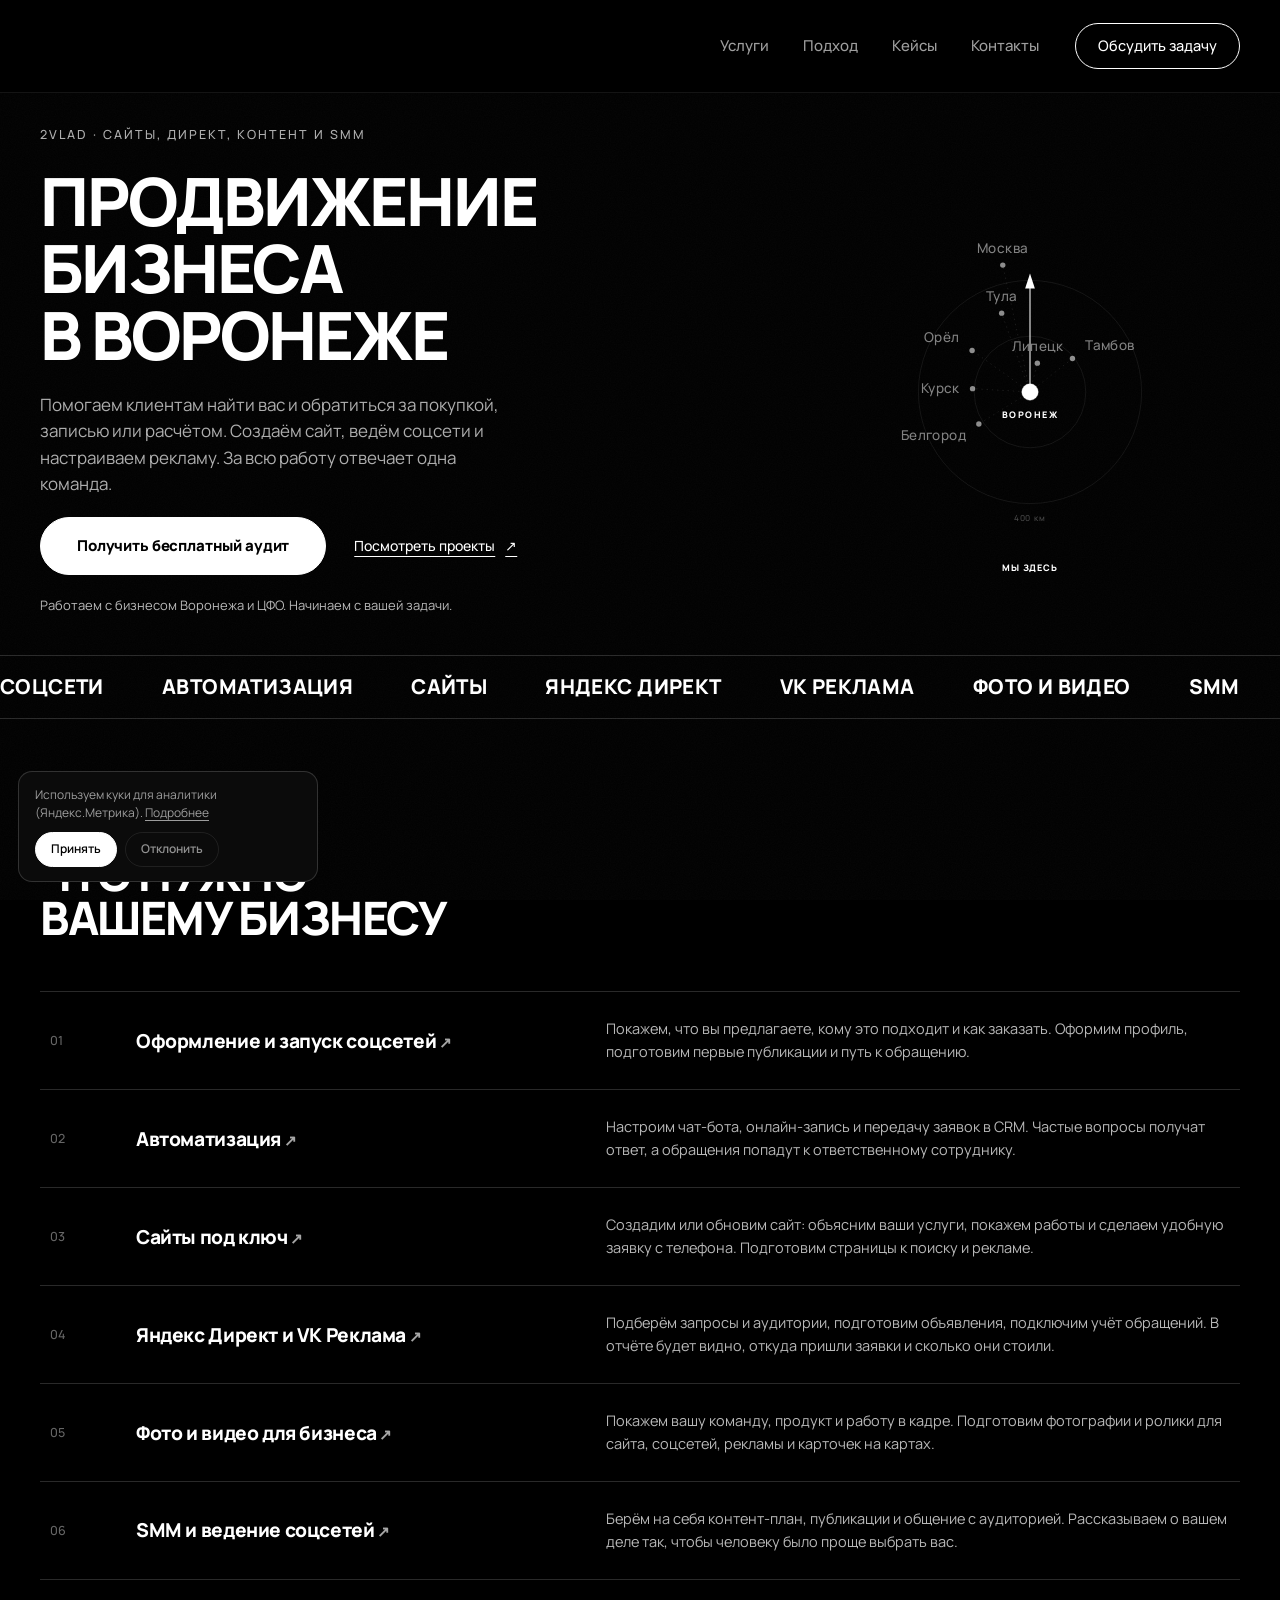
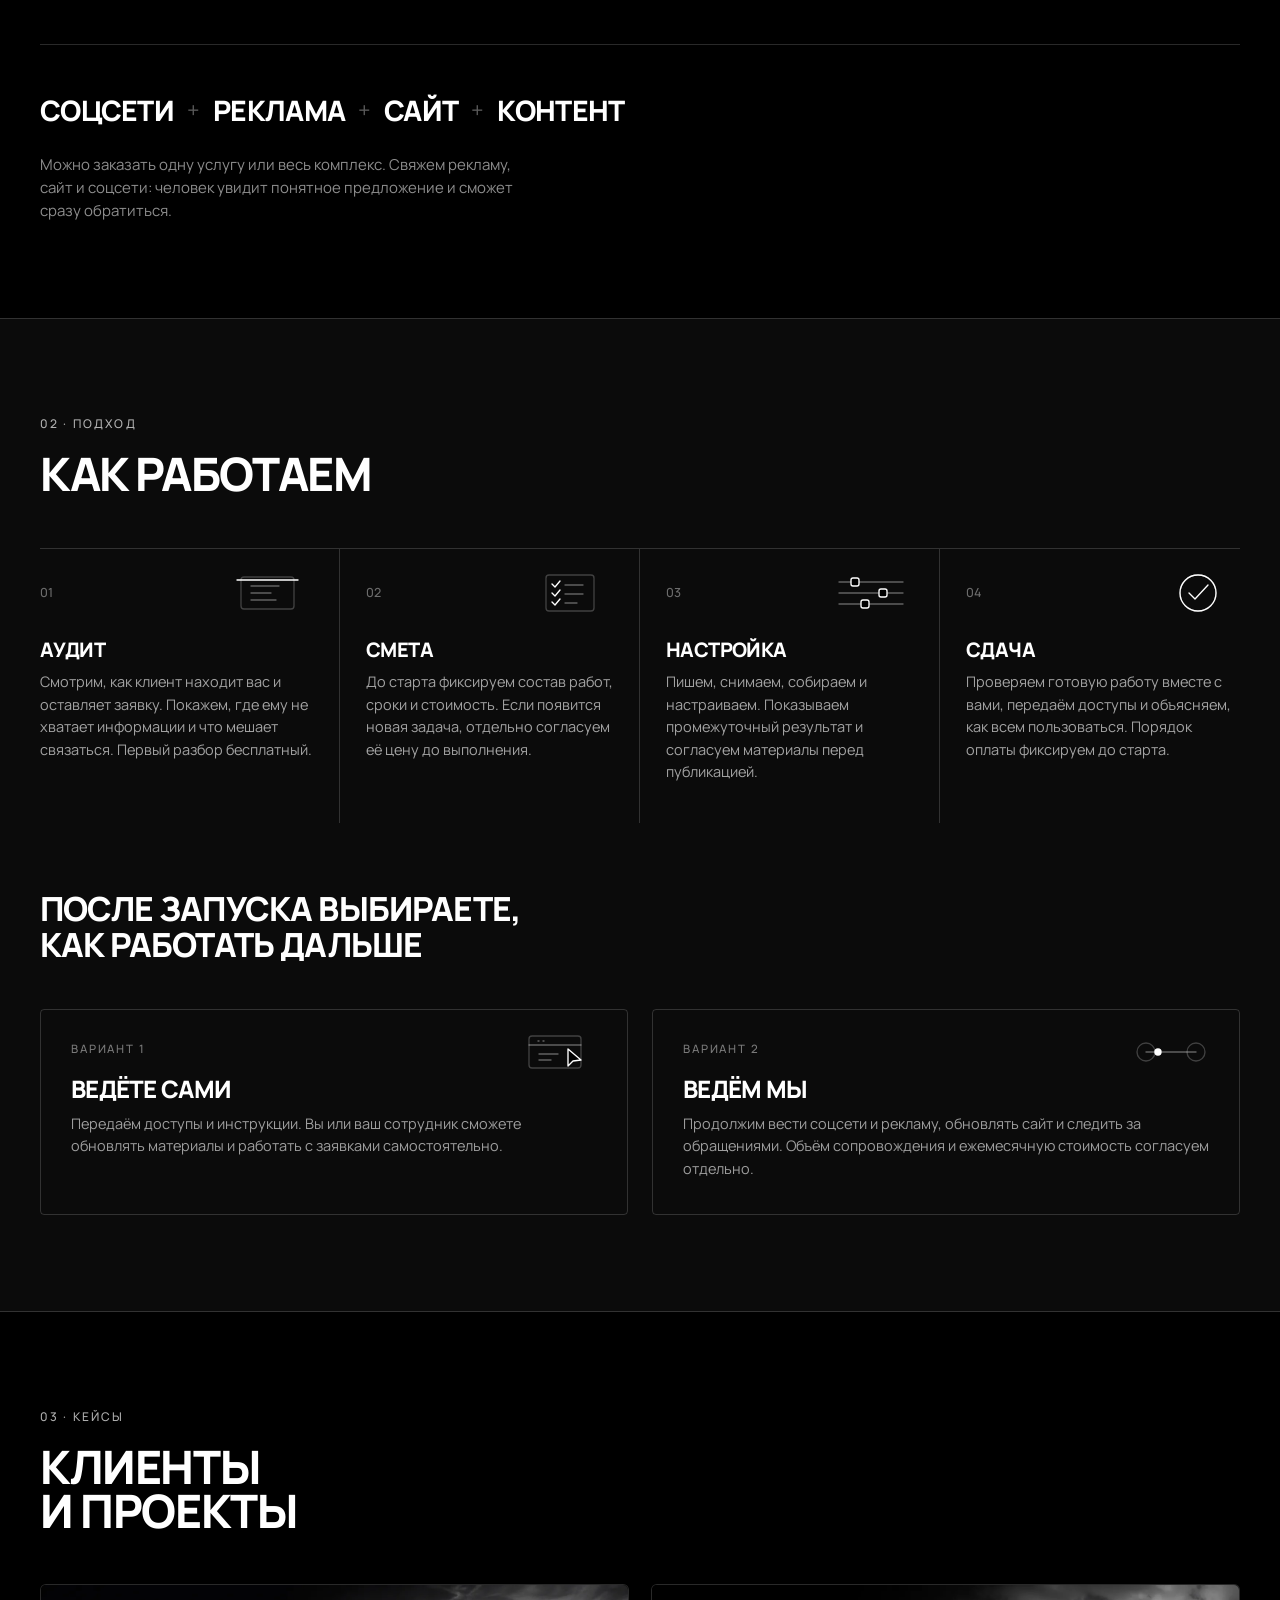
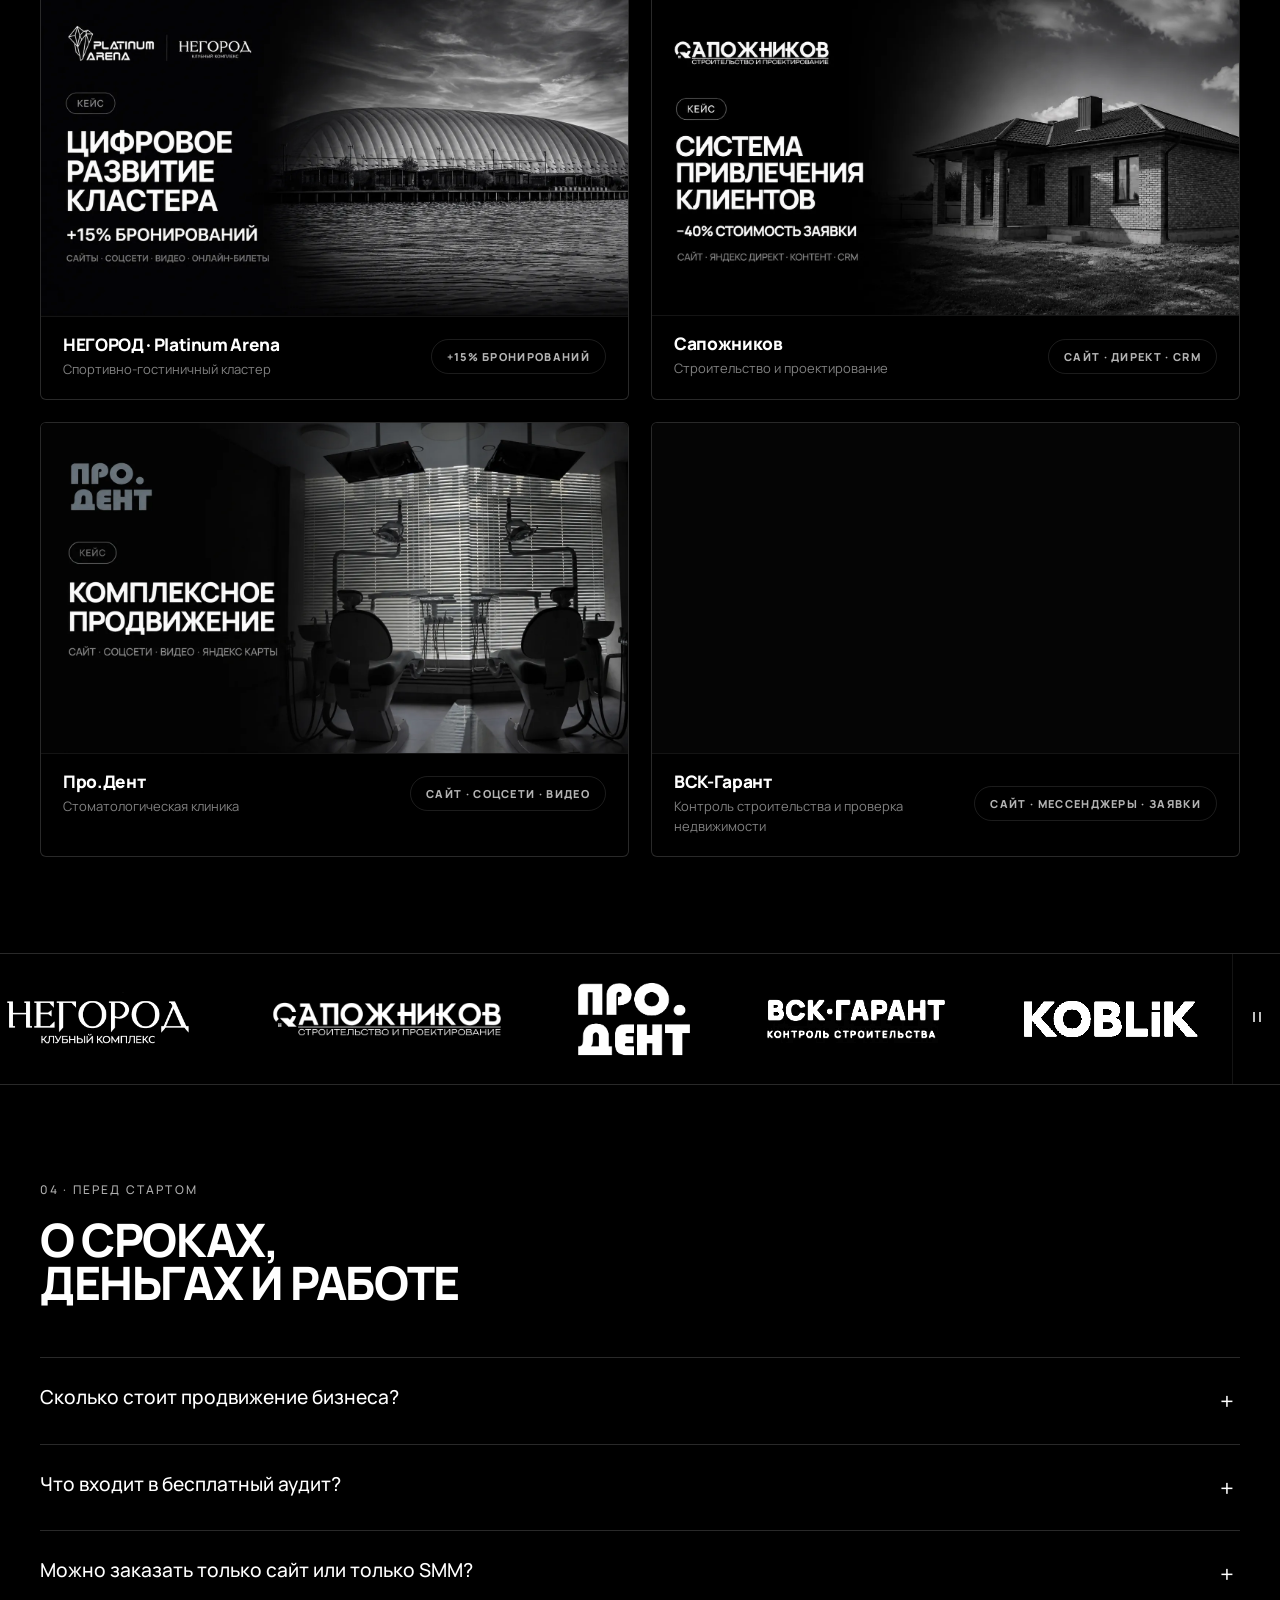
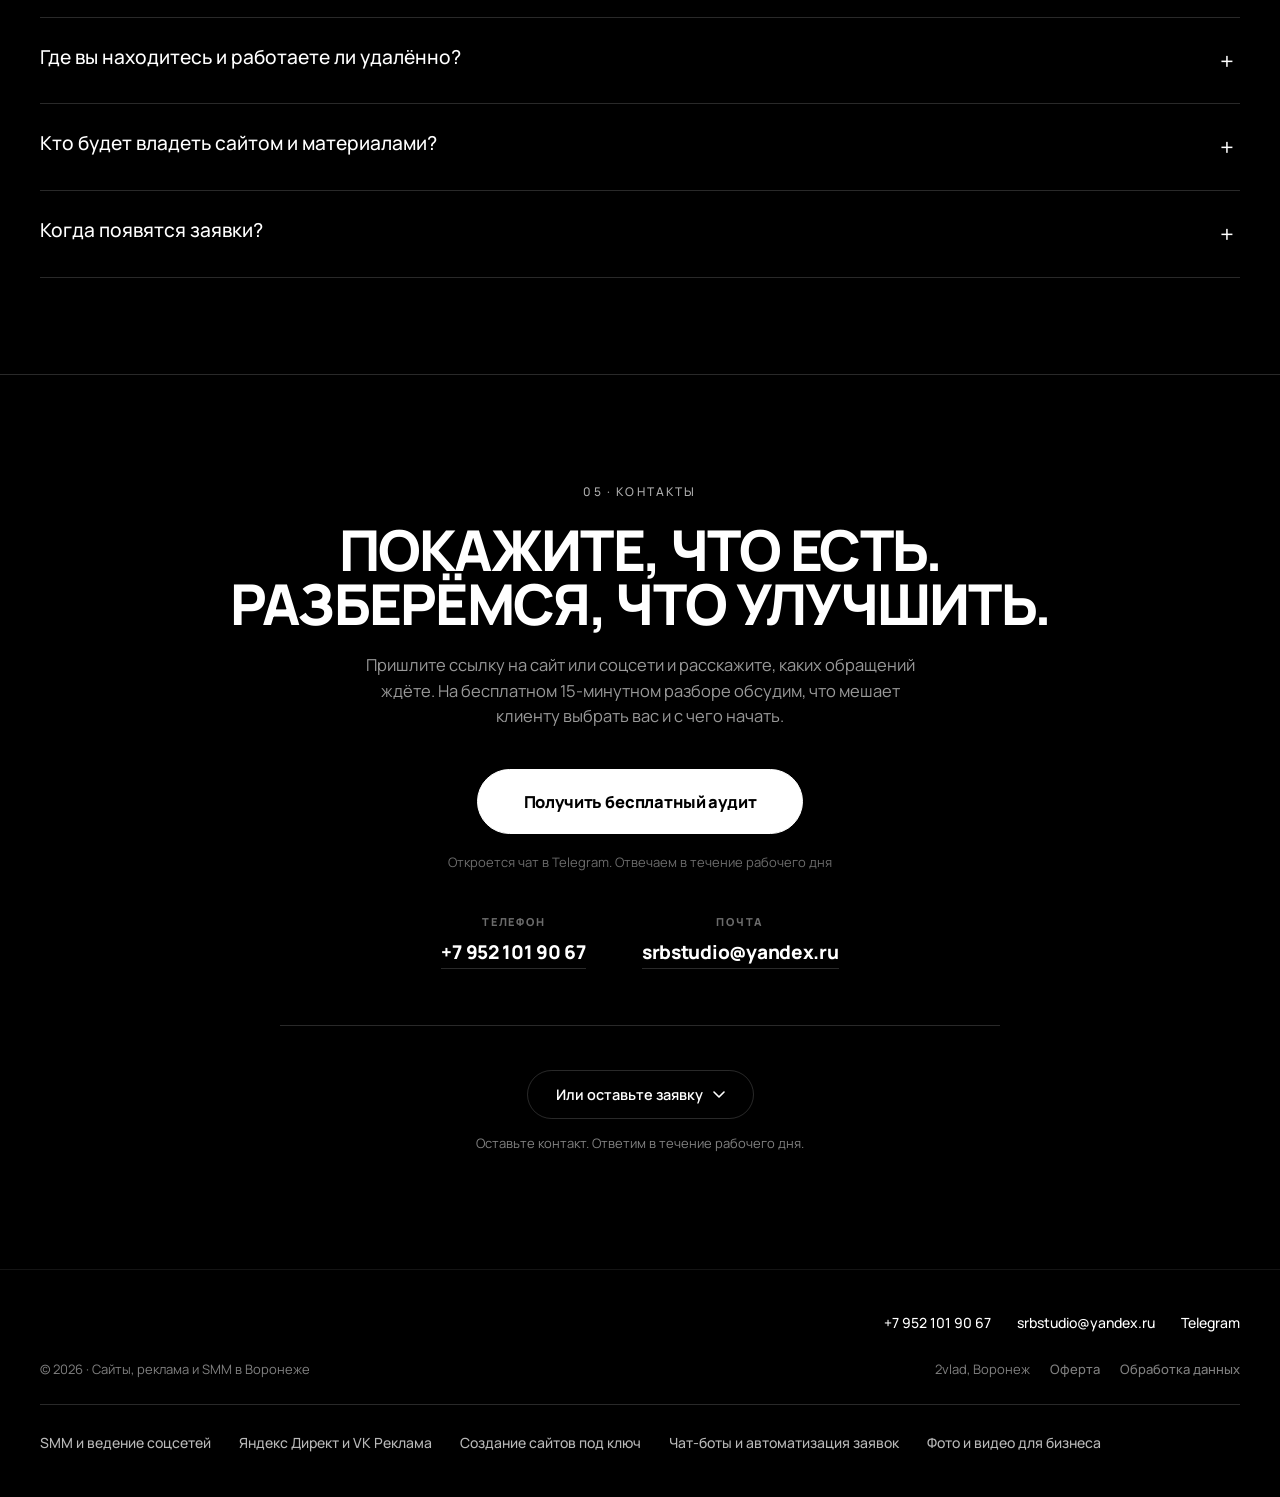
==== commit d2f1aff3: "apply partner's second pass: five service landing pages and per-page metadata Adds dedicated Voronez" ====
--- a/index.html
+++ b/index.html
@@ -3,8 +3,9 @@
 <head>
   <meta charset="UTF-8">
   <meta name="viewport" content="width=device-width, initial-scale=1.0">
-  <title>Продвижение бизнеса: соцсети, реклама, сайты</title>
-  <meta name="description" content="Настраиваем соцсети, Яндекс Директ и VK Рекламу, делаем сайты и автоматизацию так, чтобы приходили заявки. Бесплатный аудит за 15 минут.">
+  <title>Продвижение бизнеса в Воронеже: сайты, реклама, SMM | 2vlad</title>
+  <meta property="og:site_name" content="2vlad">
+  <meta name="description" content="Сайты под ключ, SMM, Яндекс Директ и VK Реклама для бизнеса в Воронеже и области. Одна команда от контента до заявки. Начните с бесплатного аудита.">
   <meta name="theme-color" content="#000000">
   <link rel="canonical" href="https://srbstudio.ru/">
   <link rel="icon" type="image/png" sizes="32x32" href="img/favicon-32.png">
@@ -13,23 +14,25 @@
   <!-- превью ссылки в Telegram, VK, WhatsApp -->
   <meta property="og:type" content="website">
   <meta property="og:locale" content="ru_RU">
-  <meta property="og:title" content="Превращаем соцсети и рекламу в поток заявок">
-  <meta property="og:description" content="Соцсети, реклама, сайты, автоматизация и контент в одних руках. Бесплатный аудит за 15 минут.">
+  <meta property="og:title" content="Продвижение бизнеса в Воронеже: сайты, реклама, SMM | 2vlad">
+  <meta property="og:description" content="Сайты под ключ, SMM, Яндекс Директ и VK Реклама для бизнеса в Воронеже и области. Одна команда от контента до заявки. Начните с бесплатного аудита.">
   <meta property="og:url" content="https://srbstudio.ru/">
   <meta property="og:image" content="https://srbstudio.ru/img/og.jpg">
   <meta property="og:image:width" content="1200">
   <meta property="og:image:height" content="630">
   <meta name="twitter:card" content="summary_large_image">
-  <meta name="twitter:title" content="Превращаем соцсети и рекламу в поток заявок">
-  <meta name="twitter:description" content="Соцсети, реклама, сайты, автоматизация и контент в одних руках. Бесплатный аудит за 15 минут.">
+  <meta name="twitter:title" content="Продвижение бизнеса в Воронеже: сайты, реклама, SMM | 2vlad">
+  <meta name="twitter:description" content="Сайты под ключ, SMM, Яндекс Директ и VK Реклама для бизнеса в Воронеже и области. Одна команда от контента до заявки. Начните с бесплатного аудита.">
   <meta name="twitter:image" content="https://srbstudio.ru/img/og.jpg">
   <link rel="preconnect" href="https://fonts.googleapis.com">
   <link rel="preconnect" href="https://fonts.gstatic.com" crossorigin>
   <link href="https://fonts.googleapis.com/css2?family=Manrope:wght@400;500;800&display=swap" rel="stylesheet">
   <link rel="stylesheet" href="css/style.css">
+  <link rel="stylesheet" href="css/content.css">
   <script>document.documentElement.className = "js";</script>
 </head>
 <body>
+  <a class="skip-link" href="#top">Перейти к содержимому</a>
 
   <!-- ══════════════════════════════════════════════
        НАСТРОЙКИ (название, Telegram) в js/config.js
@@ -40,14 +43,14 @@
       <a href="#top" class="logo">
         <img class="logo__img" src="img/logo.svg" alt="2vlad" width="2376" height="669" decoding="async">
       </a>
-      <nav class="nav">
+      <nav class="nav" id="main-nav" aria-label="Основная навигация">
         <a href="#services">Услуги</a>
         <a href="#approach">Подход</a>
         <a href="#cases">Кейсы</a>
         <a href="#contact">Контакты</a>
       </nav>
-      <a href="#" class="pill" data-tg>Написать</a>
-      <button class="burger" aria-label="Меню" aria-expanded="false"><span></span><span></span></button>
+      <a href="https://t.me/studiosrb" class="pill" data-tg>Обсудить задачу</a>
+      <button class="burger" aria-label="Открыть меню" aria-expanded="false" aria-controls="main-nav"><span></span><span></span></button>
     </div>
   </header>
 
@@ -56,18 +59,20 @@
     <!-- ───────────── ХИРО ───────────── -->
     <section class="hero">
       <div class="shell">
-        <p class="hero__kicker">Комплексное продвижение и настройка бизнеса</p>
+        <p class="hero__kicker">2vlad · САЙТЫ, ДИРЕКТ, КОНТЕНТ И SMM</p>
         <div class="hero__main">
           <h1 class="hero__title">
-            <span class="line">Превращаем</span>
-            <span class="line">соцсети и рекламу</span>
-            <span class="line">в поток заявок</span>
+            <span class="line">Продвижение</span>
+            <span class="line">бизнеса</span>
+            <span class="line">в Воронеже</span>
           </h1>
           <div class="hero__bottom">
-            <p class="hero__sub">Соцсети, реклама, сайты, автоматизация и контент. Всё это делаем сами. Не придётся собирать по подрядчику на каждую задачу и сводить их между собой.</p>
+            <p class="hero__sub">Помогаем клиентам найти вас и обратиться за покупкой, записью или расчётом. Создаём сайт, ведём соцсети и настраиваем рекламу. За всю работу отвечает одна команда.</p>
             <div class="hero__cta">
-              <a href="#" class="btn" data-tg>Получить бесплатный аудит</a>
+              <a href="https://t.me/studiosrb" class="btn" data-tg>Получить бесплатный аудит</a>
+              <a class="text-link" href="#cases">Посмотреть проекты <span aria-hidden="true">↗</span></a>
             </div>
+            <p class="hero__note">Работаем с бизнесом Воронежа и ЦФО. Начинаем с вашей задачи.</p>
           </div>
           <svg class="hero__map" viewBox="0 0 560 560" role="img" aria-label="Карта: Воронеж и города вокруг: Липецк, Тамбов, Курск, Белгород, Орёл, Тула, Москва" data-vx="280.0" data-vy="280.0" data-size="560">
   <g class="map__rings">
@@ -147,41 +152,41 @@
       <div class="shell">
         <div class="block__head">
           <span class="tag">01 · Услуги</span>
-          <h2 class="block__title">Что делаем</h2>
+          <h2 class="block__title">Что нужно<br>вашему бизнесу</h2>
         </div>
 
         <div class="rows">
-          <a href="#" class="row" data-tg>
+          <a href="smm-voronezh.html#start" class="row">
             <span class="row__num">01</span>
-            <span class="row__name">Продающая настройка соцсетей</span>
-            <span class="row__desc">Разберём, кому и что вы продаёте, оформим профиль и наладим контент. Задача одна: чтобы подписчик доходил до покупки</span>          </a>
-          <a href="#" class="row" data-tg>
+            <span class="row__name">Оформление и запуск соцсетей</span>
+            <span class="row__desc">Покажем, что вы предлагаете, кому это подходит и как заказать. Оформим профиль, подготовим первые публикации и путь к обращению.</span>          </a>
+          <a href="avtomatizaciya-voronezh.html" class="row">
             <span class="row__num">02</span>
             <span class="row__name">Автоматизация</span>
-            <span class="row__desc">Чат-боты, автоворонки, автоответы. Человек написал в три часа ночи. Ему ответят, а вы утром увидите заявку</span>          </a>
-          <a href="#" class="row" data-tg>
+            <span class="row__desc">Настроим чат-бота, онлайн-запись и передачу заявок в CRM. Частые вопросы получат ответ, а обращения попадут к ответственному сотруднику.</span>          </a>
+          <a href="sozdanie-saytov-voronezh.html" class="row">
             <span class="row__num">03</span>
             <span class="row__name">Сайты под ключ</span>
-            <span class="row__desc">Создание и редизайн. Страницы грузятся быстро и собраны ради заявки. Красиво тоже будет, но это не главная цель</span>          </a>
-          <a href="#" class="row" data-tg>
+            <span class="row__desc">Создадим или обновим сайт: объясним ваши услуги, покажем работы и сделаем удобную заявку с телефона. Подготовим страницы к поиску и рекламе.</span>          </a>
+          <a href="reklama-voronezh.html" class="row">
             <span class="row__num">04</span>
             <span class="row__name">Яндекс Директ и VK Реклама</span>
-            <span class="row__desc">Настраиваем и ведём. В отчёте видно, сколько стоила заявка и откуда она пришла</span>          </a>
-          <a href="#" class="row" data-tg>
+            <span class="row__desc">Подберём запросы и аудитории, подготовим объявления, подключим учёт обращений. В отчёте будет видно, откуда пришли заявки и сколько они стоили.</span>          </a>
+          <a href="foto-video-voronezh.html" class="row">
             <span class="row__num">05</span>
             <span class="row__name">Фото и видео для бизнеса</span>
-            <span class="row__desc">Снимаем и монтируем: ролики для соцсетей, фото для сайта и карточек на картах</span>          </a>
-          <a href="#" class="row" data-tg>
+            <span class="row__desc">Покажем вашу команду, продукт и работу в кадре. Подготовим фотографии и ролики для сайта, соцсетей, рекламы и карточек на картах.</span>          </a>
+          <a href="smm-voronezh.html#support" class="row">
             <span class="row__num">06</span>
             <span class="row__name">SMM и ведение соцсетей</span>
-            <span class="row__desc">Берём страницу на себя: контент-план, посты и сторис, ответы в комментариях и в личных. Вы не решаете каждый понедельник, что выкладывать</span>          </a>
+            <span class="row__desc">Берём на себя контент-план, публикации и общение с аудиторией. Рассказываем о вашем деле так, чтобы человеку было проще выбрать вас.</span>          </a>
         </div>
 
         <div class="combo">
           <div class="combo__row">
             <span>Соцсети</span><b>+</b><span>Реклама</span><b>+</b><span>Сайт</span><b>+</b><span>Контент</span>
           </div>
-          <p class="combo__note">Сильнее всего это работает вместе: когда реклама, профиль и сайт говорят одно и то же и ведут в одно место.</p>
+          <p class="combo__note">Можно заказать одну услугу или весь комплекс. Свяжем рекламу, сайт и соцсети: человек увидит понятное предложение и сможет сразу обратиться.</p>
         </div>
       </div>
     </section>
@@ -199,42 +204,42 @@
             <span class="step__num">01</span>
             <svg class="ux-visual ux-visual--audit" viewBox="0 0 84 44" aria-hidden="true" focusable="false"><rect class="ux__frame" x="12" y="6" width="53" height="32" rx="3"/><path class="ux__muted" d="M22 15h28M22 22h20M22 29h25"/><path class="ux__scan" d="M8 9h61"/></svg>
             <h3>Аудит</h3>
-            <p>Бесплатно смотрим соцсети, рекламу и сайт. Говорим предметно: вот здесь описание не объясняет, чем вы полезны, а здесь человек ждёт ответа до завтра.</p>
+            <p>Смотрим, как клиент находит вас и оставляет заявку. Покажем, где ему не хватает информации и что мешает связаться. Первый разбор бесплатный.</p>
           </article>
           <article class="step">
             <span class="step__num">02</span>
             <svg class="ux-visual ux-visual--estimate" viewBox="0 0 84 44" aria-hidden="true" focusable="false"><rect class="ux__frame" x="17" y="4" width="48" height="36" rx="3"/><path class="ux__muted" d="M36 14h18M36 23h18M36 32h12"/><path class="ux__draw ux__draw--one" pathLength="1" d="m23 13 3 3 5-6"/><path class="ux__draw ux__draw--two" pathLength="1" d="m23 22 3 3 5-6"/><path class="ux__draw ux__draw--three" pathLength="1" d="m23 31 3 3 5-6"/></svg>
             <h3>Смета</h3>
-            <p>До старта записываем, что делаем, за какой срок и за сколько. Потом эта цифра не меняется. Доплат по ходу не будет.</p>
+            <p>До старта фиксируем состав работ, сроки и стоимость. Если появится новая задача, отдельно согласуем её цену до выполнения.</p>
           </article>
           <article class="step">
             <span class="step__num">03</span>
             <svg class="ux-visual ux-visual--settings" viewBox="0 0 84 44" aria-hidden="true" focusable="false"><path class="ux__muted" d="M10 11h64M10 22h64M10 33h64"/><g class="ux__slider ux__slider--one"><rect x="22" y="7" width="8" height="8" rx="2"/></g><g class="ux__slider ux__slider--two"><rect x="50" y="18" width="8" height="8" rx="2"/></g><g class="ux__slider ux__slider--three"><rect x="32" y="29" width="8" height="8" rx="2"/></g></svg>
             <h3>Настройка</h3>
-            <p>Делаем всё под ключ и показываем каждый этап. Ничего не уходит в работу без вашего «да».</p>
+            <p>Пишем, снимаем, собираем и настраиваем. Показываем промежуточный результат и согласуем материалы перед публикацией.</p>
           </article>
           <article class="step">
             <span class="step__num">04</span>
             <svg class="ux-visual ux-visual--delivery" viewBox="0 0 84 44" aria-hidden="true" focusable="false"><circle class="ux__frame" cx="42" cy="22" r="18"/><circle class="ux__ring" pathLength="1" cx="42" cy="22" r="18"/><path class="ux__check" pathLength="1" d="m33 22 6 6 13-14"/></svg>
             <h3>Сдача</h3>
-            <p>Отдаём готовое и учим этим пользоваться. Остаток денег берём после того, как вы приняли работу.</p>
-          </article>
-        </div>
-
-        <p class="claim">Сдаём результат, и только потом вы решаете, вести ли дальше</p>
+            <p>Проверяем готовую работу вместе с вами, передаём доступы и объясняем, как всем пользоваться. Порядок оплаты фиксируем до старта.</p>
+          </article>
+        </div>
+
+        <p class="claim">После запуска выбираете, как работать дальше</p>
 
         <div class="after">
           <article class="after__card">
             <span class="after__tag">Вариант 1</span>
             <svg class="ux-visual ux-visual--self" viewBox="0 0 84 44" aria-hidden="true" focusable="false"><rect class="ux__frame" x="12" y="6" width="52" height="32" rx="3"/><path class="ux__muted" d="M12 15h52M21 11h1M26 11h1M22 24h19M22 30h12"/><path class="ux__cursor" d="m51 19 0 17 5-5 8-1Z"/></svg>
             <h3>Ведёте сами</h3>
-            <p>Всё настроено, отлажено и передано. Дальше работает без нас, платить каждый месяц не нужно. Так и задумано.</p>
+            <p>Передаём доступы и инструкции. Вы или ваш сотрудник сможете обновлять материалы и работать с заявками самостоятельно.</p>
           </article>
           <article class="after__card">
             <span class="after__tag">Вариант 2</span>
             <svg class="ux-visual ux-visual--support" viewBox="0 0 84 44" aria-hidden="true" focusable="false"><path class="ux__muted" d="M17 22h50"/><circle class="ux__frame" cx="17" cy="22" r="9"/><circle class="ux__frame" cx="67" cy="22" r="9"/><circle class="ux__signal" cx="29" cy="22" r="3"/></svg>
             <h3>Ведём мы</h3>
-            <p>Захотите, возьмём ведение на себя за фиксированную сумму в месяц. Но разговор об этом будет после сдачи, когда вы уже увидите результат.</p>
+            <p>Продолжим вести соцсети и рекламу, обновлять сайт и следить за обращениями. Объём сопровождения и ежемесячную стоимость согласуем отдельно.</p>
           </article>
         </div>
       </div>
@@ -245,7 +250,7 @@
       <div class="shell">
         <div class="block__head">
           <span class="tag">03 · Кейсы</span>
-          <h2 class="block__title">Работы</h2>
+          <h2 class="block__title">Клиенты<br>и проекты</h2>
         </div>
 
         <div class="works">
@@ -275,15 +280,9 @@
               </div>
               <div class="work__grid">
                 <div class="work__main">
-                  <div class="work__video">
-                    <video class="work__v" preload="none" playsinline poster="video/poster-negorod.jpg" src="video/case-negorod.mp4"></video>
-                    <button class="work__play" type="button" aria-label="Смотреть видео о проекте НЕГОРОД">
-                      <span class="work__play-mark" aria-hidden="true"></span>
-                      <span class="work__play-txt">Смотреть видео</span>
-                    </button>
-                  </div>
+                  <figure class="work__still"><img src="img/case-negorod.webp" alt="Проект НЕГОРОД" width="1600" height="900" loading="lazy" decoding="async"></figure>
                   <p class="work__lede">Объединили продвижение клубного комплекса «НЕГОРОД», ледовой арены Platinum Arena и других направлений спортивно-гостиничного кластера.</p>
-                  <h4 class="work__sub">Что сделали</h4>
+                  <h3 class="work__sub">Что сделали</h3>
                   <ul class="work__list">
                     <li>Разработали и поддерживаем сайты проектов</li>
                     <li>Оформили и сопровождаем социальные сети</li>
@@ -297,8 +296,8 @@
                 </div>
                 <aside class="work__side">
                   <p class="work__metric"><b>+15<i>%</i></b><span>бронирований в месяц</span></p>
-                  <h4 class="work__sub">Результат</h4>
-                  <p class="work__result">Профессиональный контент и единая система продвижения повысили узнаваемость брендов. Гости получили удобный доступ к расписанию, билетам и бронированию, а нагрузка на администраторов снизилась.</p>
+                  <h3 class="work__sub">Результат</h3>
+                  <p class="work__result">Гости могут посмотреть расписание, купить билет и забронировать услуги онлайн. Администраторам стало проще обрабатывать обращения и сопровождать мероприятия.</p>
                   <ul class="work__tags">
                     <li>Сайты</li><li>Соцсети</li><li>Видео</li><li>Онлайн-билеты</li><li>Бронирование</li><li>Продвижение брендов</li>
                   </ul>
@@ -321,7 +320,7 @@
                   <b>Сапожников</b>
                   <i>Строительство и проектирование</i>
                 </span>
-                <span class="work__chip">−40% цена заявки</span>
+                <span class="work__chip">Сайт · Директ · CRM</span>
               </span>
             </button>
 
@@ -332,8 +331,8 @@
               </div>
               <div class="work__grid">
                 <div class="work__main">
-                  <p class="work__lede">Разработали и продолжаем развивать цифровую инфраструктуру строительной компании: от сайта и рекламы до профессионального контента, автоматизации обращений и CRM.</p>
-                  <h4 class="work__sub">Что сделали</h4>
+                  <p class="work__lede">Для строительной компании «Сапожников» собрали сайт, рекламу и материалы о проектах. Обращения передаются в CRM, а новые работы появляются на сайте.</p>
+                  <h3 class="work__sub">Что сделали</h3>
                   <ul class="work__list">
                     <li>Создали и сопровождаем многостраничный сайт компании</li>
                     <li>Настроили контекстную рекламу в Яндекс Директе</li>
@@ -346,8 +345,8 @@
                   </ul>
                 </div>
                 <aside class="work__side">
-                  <p class="work__metric"><b>−40<i>%</i></b><span>стоимость привлечения клиента</span></p>
-                  <h4 class="work__sub">Результат</h4>
+                  <p class="work__note"><b>Собственные каналы обращений</b>Сайт и реклама дополнили Avito. Обращения передаются в CRM.</p>
+                  <h3 class="work__sub">Результат</h3>
                   <p class="work__result">Компания получила собственную систему привлечения клиентов и снизила зависимость от Avito как основного источника обращений.</p>
                   <ul class="work__tags">
                     <li>Сайт</li><li>Яндекс Директ</li><li>Фото и видео</li><li>Видеоблог</li><li>Карты</li><li>Автоматизация</li><li>CRM</li>
@@ -382,15 +381,9 @@
               </div>
               <div class="work__grid">
                 <div class="work__main">
-                  <div class="work__video">
-                    <video class="work__v" preload="none" playsinline poster="video/poster-prodent.jpg" src="video/case-prodent.mp4"></video>
-                    <button class="work__play" type="button" aria-label="Смотреть видео о проекте Про.Дент">
-                      <span class="work__play-mark" aria-hidden="true"></span>
-                      <span class="work__play-txt">Смотреть видео</span>
-                    </button>
-                  </div>
-                  <p class="work__lede">Создали цифровую инфраструктуру клиники с нуля: от сайта и социальных сетей до профессионального видеоконтента и автоматизированной записи пациентов.</p>
-                  <h4 class="work__sub">Что сделали</h4>
+                  <figure class="work__still"><img src="img/case-prodent.webp" alt="Проект Про.Дент" width="1600" height="900" loading="lazy" decoding="async"></figure>
+                  <p class="work__lede">Помогли клинике «Про.Дент» запустить сайт и соцсети. Сняли видео о врачах и настроили онлайн-запись, чтобы пациент мог выбрать специалиста и записаться.</p>
+                  <h3 class="work__sub">Что сделали</h3>
                   <ul class="work__list">
                     <li>Создание и дальнейшее сопровождение сайта</li>
                     <li>Создание и оформление всех социальных сетей клиники</li>
@@ -403,8 +396,8 @@
                 </div>
                 <aside class="work__side">
                   <p class="work__note"><b>Особенность проекта</b>Сайт создан на упрощённой системе управления: администратор клиники сам обновляет услуги, цены, информацию о врачах и акции.</p>
-                  <h4 class="work__sub">Результат</h4>
-                  <p class="work__result">Клиника получила единую цифровую систему, которая представляет её в интернете, повышает узнаваемость врачей и помогает переводить обращения в запись на приём.</p>
+                  <h3 class="work__sub">Результат</h3>
+                  <p class="work__result">Пациент может познакомиться с врачами и услугами, узнать стоимость и записаться онлайн. Администратор сам обновляет информацию на сайте.</p>
                   <ul class="work__tags">
                     <li>Сайт</li><li>Соцсети</li><li>Видео</li><li>Яндекс Карты</li><li>Онлайн-запись</li>
                   </ul>
@@ -439,10 +432,10 @@
               <div class="work__grid">
                 <div class="work__main">
                   <p class="work__lede">Сделали сайт компании, которая представляет интересы заказчика на стройке: следит за работами, помогает выбрать готовый дом и проверяет недвижимость перед покупкой.</p>
-                  <h4 class="work__sub">Что сделали</h4>
+                  <h3 class="work__sub">Что сделали</h3>
                   <ul class="work__list">
                     <li>Собрали многостраничный сайт: услуги, работы, контакты и юридические страницы.</li>
-                    <li>Сделали первый экран историей на прокрутке из пяти кадров.</li>
+                    <li>Показали на первом экране путь от стройки к готовому дому.</li>
                     <li>Подключили мессенджеры для связи: Telegram, WhatsApp и MAX.</li>
                     <li>Настроили форму заявки с уведомлением владельцу, чтобы обращения не терялись.</li>
                     <li>Разметили цели в аналитике: заявка, звонок, переход в мессенджер.</li>
@@ -450,8 +443,8 @@
                   </ul>
                 </div>
                 <aside class="work__side">
-                  <p class="work__note"><b>Особенность проекта</b>Первый экран работает как история на прокрутке: пять кадров в 4K ведут от чертежей и стройки к готовому дому, где уже живёт семья. Темп задаёт сам посетитель, сбоку идёт полоса прогресса. При системном «уменьшении движения» история остаётся, но без наездов камеры.</p>
-                  <h4 class="work__sub">Результат</h4>
+                  <p class="work__note"><b>Особенность проекта</b>Первый экран последовательно показывает чертежи, строительство и готовый дом. Посетитель видит, на каких этапах компания помогает заказчику.</p>
+                  <h3 class="work__sub">Результат</h3>
                   <p class="work__result">У компании появился сайт на своём домене и одна точка, куда стекаются обращения. Видно, откуда пришёл человек и каким способом он написал.</p>
                   <ul class="work__tags">
                     <li>Сайт</li><li>Анимация</li><li>Telegram</li><li>MAX</li><li>WhatsApp</li><li>Форма заявки</li><li>Уведомления</li><li>Аналитика</li><li>Домен</li>
@@ -534,13 +527,14 @@
       </button>
     </section>
 
+<section class="block" id="questions"><div class="shell"><div class="block__head"><span class="tag">04 · Перед стартом</span><h2 class="block__title">О сроках,<br>деньгах и работе</h2></div><div class="faq"><details class="faq__item"><summary>Сколько стоит продвижение бизнеса?</summary><p>Стоимость зависит от задачи: оформить сообщество, запустить рекламу или собрать сайт с приёмом заявок. После разбора фиксируем состав работ, сроки и смету. Расходы на рекламные площадки и сторонние сервисы обсуждаем отдельно.</p></details><details class="faq__item"><summary>Что входит в бесплатный аудит?</summary><p>Первый разбор занимает около 15 минут. Посмотрим ваши открытые страницы, предложение и способы связи. Обсудим, что можно улучшить в первую очередь. Для детального анализа рекламного кабинета понадобится отдельное согласование доступов.</p></details><details class="faq__item"><summary>Можно заказать только сайт или только SMM?</summary><p>Да. Можно начать с одной задачи: сайта, оформления соцсетей, ведения, рекламы, съёмки или автоматизации. Остальные услуги подключаем, когда они нужны проекту.</p></details><details class="faq__item"><summary>Где вы находитесь и работаете ли удалённо?</summary><p>Мы находимся в Воронеже и работаем с бизнесом Воронежа и ЦФО. Готовы рассмотреть удалённое сотрудничество с компаниями из других регионов. Бриф, материалы и согласования обсуждаем онлайн. Если нужна съёмка на вашей площадке, заранее согласуем место и выезд.</p></details><details class="faq__item"><summary>Кто будет владеть сайтом и материалами?</summary><p>После полной оплаты передаём права на созданные материалы, доступы и инструкции по работе. Условия передачи фиксируем в документах проекта. Дальше можно работать самостоятельно или заказать сопровождение.</p></details><details class="faq__item"><summary>Когда появятся заявки?</summary><p>Сначала нужно подготовить предложение, страницу и учёт обращений, затем запустить выбранный канал. Срок и стоимость заявки зависят от спроса, конкуренции, бюджета и самого предложения. На старте согласуем, что измеряем и когда оцениваем первые результаты.</p></details></div></div></section>
     <!-- ───────────── CTA ───────────── -->
     <section class="final" id="contact">
       <div class="shell">
-        <p class="tag">04 · Контакты</p>
-        <h2 class="final__title">Начнём с аудита</h2>
-        <p class="final__sub">За 15 минут посмотрим ваши соцсети и рекламу и скажем, что стоит делать, а что не стоит. Бесплатно, ни к чему не обязывает.</p>
-        <a href="#" class="btn btn--big" data-tg>Получить бесплатный аудит</a>
+        <p class="tag">05 · Контакты</p>
+        <h2 class="final__title">Покажите, что есть.<br>Разберёмся, что улучшить.</h2>
+        <p class="final__sub">Пришлите ссылку на сайт или соцсети и расскажите, каких обращений ждёте. На бесплатном 15-минутном разборе обсудим, что мешает клиенту выбрать вас и с чего начать.</p>
+        <a href="https://t.me/studiosrb" class="btn btn--big" data-tg>Получить бесплатный аудит</a>
         <p class="final__note">Откроется чат в Telegram. Отвечаем в течение рабочего дня</p>
 
         <ul class="contacts">
@@ -555,22 +549,24 @@
               <path d="M1 1L6 6L11 1" stroke="currentColor" stroke-width="1.6" stroke-linecap="round" stroke-linejoin="round"/>
             </svg>
           </button>
-          <p class="lead__toggle-note">Разберём ваши площадки и ответим сами</p>
-
-          <div class="lead__panel" id="lead-panel" hidden>
+          <noscript><p>Свяжитесь с нами в Telegram, по телефону или почте выше.</p></noscript>
+          <p class="lead__toggle-note">Оставьте контакт. Ответим в течение рабочего дня.</p>
+
+          <div class="lead__panel" id="lead-panel" hidden inert>
             <div class="lead__panel-inner">
               <form class="lead__form" novalidate>
+                <noscript><p>Для формы нужен JavaScript. Напишите в <a href="https://t.me/studiosrb">Telegram</a> или на <a href="mailto:srbstudio@yandex.ru">почту</a>.</p></noscript>
                 <label class="lead__field">
                   <span>Ссылка на соцсети или сайт</span>
-                  <input type="text" name="link" inputmode="url" autocomplete="url" placeholder="vk.com/company или example.ru" required>
+                  <input type="text" name="link" inputmode="url" autocomplete="url" placeholder="vk.com/company или example.ru" maxlength="500" required>
                 </label>
                 <label class="lead__field">
                   <span>Как с вами связаться</span>
-                  <input type="text" name="contact" autocomplete="tel" placeholder="телефон или ник в Telegram" required>
+                  <input type="text" name="contact" maxlength="160" placeholder="телефон или ник в Telegram" required>
                 </label>
                 <label class="lead__field lead__field--wide">
                   <span>Что хотите получить <i>необязательно</i></span>
-                  <input type="text" name="task" placeholder="например: мало заявок из ВК">
+                  <input type="text" name="task" maxlength="1500" placeholder="например: мало заявок из ВК">
                 </label>
                 <input class="lead__trap" type="text" name="company" tabindex="-1" autocomplete="off" aria-hidden="true">
                 <label class="lead__agree">
@@ -593,12 +589,13 @@
       <span class="logo">
         <img class="logo__img" src="img/logo.svg" alt="2vlad" width="2376" height="669" decoding="async">
       </span>
-      <p>© <span data-year>2026</span> · Продвижение и настройка бизнеса</p>
+      <p>© <span data-year>2026</span> · Сайты, реклама и SMM в Воронеже</p>
       <span class="footer__links">
         <a href="tel:+79521019067">+7 952 101 90 67</a>
         <a href="mailto:srbstudio@yandex.ru">srbstudio@yandex.ru</a>
-        <a href="#" data-tg>Telegram</a>
+        <a href="https://t.me/studiosrb" data-tg>Telegram</a>
       </span>
+      <nav class="footer__services" aria-label="Услуги студии"><a href="smm-voronezh.html">SMM и ведение соцсетей</a><a href="reklama-voronezh.html">Яндекс Директ и VK Реклама</a><a href="sozdanie-saytov-voronezh.html">Создание сайтов под ключ</a><a href="avtomatizaciya-voronezh.html">Чат-боты и автоматизация заявок</a><a href="foto-video-voronezh.html">Фото и видео для бизнеса</a></nav>
       <p class="footer__legal">
         2vlad, Воронеж
         <a href="oferta.html">Оферта</a>
@@ -608,34 +605,95 @@
   </footer>
 
   <!-- структурированные данные для поисковиков -->
-  <script type="application/ld+json">
-  {
-    "@context": "https://schema.org",
-    "@type": "ProfessionalService",
-    "name": "2vlad",
-    "telephone": "+7 952 101 90 67",
-    "email": "srbstudio@yandex.ru",
-    "description": "Настройка соцсетей, автоматизация, создание сайтов, Яндекс Директ и VK Реклама, фото- и видеоконтент для бизнеса.",
-    "url": "https://srbstudio.ru/",
-    "image": "https://srbstudio.ru/img/og.jpg",
-    "areaServed": "RU",
-    "priceRange": "$$",
-    "hasOfferCatalog": {
-      "@type": "OfferCatalog",
-      "name": "Услуги",
-      "itemListElement": [
-        { "@type": "Offer", "itemOffered": { "@type": "Service", "name": "Продающая настройка соцсетей" } },
-        { "@type": "Offer", "itemOffered": { "@type": "Service", "name": "Автоматизация: чат-боты и автоворонки" } },
-        { "@type": "Offer", "itemOffered": { "@type": "Service", "name": "Создание и редизайн сайтов" } },
-        { "@type": "Offer", "itemOffered": { "@type": "Service", "name": "Яндекс Директ и VK Реклама" } },
-        { "@type": "Offer", "itemOffered": { "@type": "Service", "name": "Фото- и видеосъёмка для бизнеса" } }
-      ]
+  <script type="application/ld+json">{
+  "@context": "https://schema.org",
+  "@graph": [
+    {
+      "@type": "Organization",
+      "@id": "https://srbstudio.ru/#organization",
+      "name": "2vlad",
+      "url": "https://srbstudio.ru/",
+      "logo": "https://srbstudio.ru/img/logo.svg",
+      "image": "https://srbstudio.ru/img/og.jpg",
+      "description": "Студия сайтов, рекламы, SMM и автоматизации для бизнеса Воронежа и Воронежской области.",
+      "telephone": "+79521019067",
+      "email": "srbstudio@yandex.ru",
+      "sameAs": [
+        "https://t.me/studiosrb"
+      ],
+      "areaServed": [
+        {
+          "@type": "City",
+          "name": "Воронеж"
+        },
+        {
+          "@type": "AdministrativeArea",
+          "name": "Воронежская область"
+        }
+      ],
+      "hasOfferCatalog": {
+        "@type": "OfferCatalog",
+        "name": "Услуги студии 2vlad",
+        "itemListElement": [
+          {
+            "@type": "Offer",
+            "itemOffered": {
+              "@type": "Service",
+              "name": "SMM и ведение соцсетей",
+              "url": "https://srbstudio.ru/smm-voronezh.html"
+            }
+          },
+          {
+            "@type": "Offer",
+            "itemOffered": {
+              "@type": "Service",
+              "name": "Яндекс Директ и VK Реклама",
+              "url": "https://srbstudio.ru/reklama-voronezh.html"
+            }
+          },
+          {
+            "@type": "Offer",
+            "itemOffered": {
+              "@type": "Service",
+              "name": "Создание сайтов под ключ",
+              "url": "https://srbstudio.ru/sozdanie-saytov-voronezh.html"
+            }
+          },
+          {
+            "@type": "Offer",
+            "itemOffered": {
+              "@type": "Service",
+              "name": "Чат-боты и автоматизация заявок",
+              "url": "https://srbstudio.ru/avtomatizaciya-voronezh.html"
+            }
+          },
+          {
+            "@type": "Offer",
+            "itemOffered": {
+              "@type": "Service",
+              "name": "Фото и видео для бизнеса",
+              "url": "https://srbstudio.ru/foto-video-voronezh.html"
+            }
+          }
+        ]
+      }
+    },
+    {
+      "@type": "WebSite",
+      "@id": "https://srbstudio.ru/#website",
+      "name": "2vlad",
+      "url": "https://srbstudio.ru/",
+      "inLanguage": "ru-RU",
+      "publisher": {
+        "@id": "https://srbstudio.ru/#organization"
+      }
     }
-  }
-  </script>
+  ]
+}</script>
 
   <script src="js/config.js"></script>
   <script src="js/main.js"></script>
+  <script src="js/forms.js"></script>
   <script src="js/cookies.js"></script>
 </body>
 </html>
--- a/css/content.css
+++ b/css/content.css
@@ -0,0 +1,110 @@
+/* Content layouts extend the site's existing monochrome design. */
+:root {
+  --content-muted: rgba(255,255,255,.72);
+  --content-surface: #0b0b0b;
+  --content-gap: 32px;
+  --content-section: 80px;
+  --content-title: clamp(32px, 5.5vw, 76px);
+  --content-heading: clamp(26px, 3vw, 42px);
+  --content-reading: 60ch;
+  --content-touch: 44px;
+  --content-focus: 3px;
+}
+[hidden] { display: none !important; }
+[id] { scroll-margin-top: 116px; }
+:focus-visible { outline: 2px solid var(--white); outline-offset: var(--content-focus); }
+.btn:focus-visible { outline-offset: 5px; }
+.skip-link { position: fixed; top: -100px; left: var(--pad); z-index: 200; background: var(--white); color: var(--black); padding: 14px 20px; }
+.skip-link:focus { top: 12px; }
+.burger { min-width: var(--content-touch); min-height: var(--content-touch); justify-content: center; align-items: center; }
+.hero__cta { display: flex; flex-wrap: wrap; align-items: center; gap: 14px 28px; }
+.hero__note { font-size: 13px; line-height: 1.6; color: var(--content-muted); }
+.text-link { display: inline-flex; align-items: center; gap: 10px; min-height: var(--content-touch); text-decoration: underline; text-underline-offset: 5px; font-size: 14px; font-weight: 500; }
+.text-link:hover { opacity: .7; }
+.row__desc { opacity: .72; }
+.row__name::after { content: ' ↗'; white-space: nowrap; font-size: .8em; opacity: .65; }
+.tag, .hero__kicker { opacity: .68; }
+.work__still { margin-bottom: var(--content-gap); }
+.work__still img { display: block; width: 100%; height: auto; border-radius: 8px; }
+.faq { border-top: 1px solid var(--line); }
+.faq__item { border-bottom: 1px solid var(--line); }
+.faq__item summary { display: flex; justify-content: space-between; gap: 24px; list-style: none; cursor: pointer; padding: 26px 0; font-size: clamp(17px, 1.5vw, 21px); font-weight: 500; line-height: 1.4; }
+.faq__item summary::-webkit-details-marker { display: none; }
+.faq__item summary::after { content: '+'; font-weight: 400; flex: 0 0 20px; font-size: 24px; }
+.faq__item[open] summary::after { content: '−'; }
+.faq__item p { max-width: 78ch; padding: 0 40px 26px 0; font-size: 16px; line-height: 1.7; color: var(--content-muted); }
+.footer__inner { grid-template-areas: 'brand links' 'copyright legal' 'services services'; }
+.footer__services { grid-area: services; display: flex; flex-wrap: wrap; gap: 0 28px; border-top: 1px solid var(--line); padding-top: 16px; margin-top: 8px; }
+.footer__services a { display: inline-flex; align-items: center; min-height: var(--content-touch); color: var(--content-muted); }
+.service-hero { padding: 32px 0 var(--content-section); border-bottom: 1px solid var(--line); }
+.breadcrumbs { display: flex; flex-wrap: wrap; gap: 8px 14px; font-size: 13px; line-height: 1.6; color: var(--content-muted); margin-bottom: 60px; }
+.breadcrumbs a { text-decoration: underline; text-underline-offset: 4px; }
+.breadcrumbs span { color: var(--content-muted); }
+.service-hero__title { font-size: var(--content-title); line-height: 1.06; text-transform: uppercase; margin: 24px 0 36px; max-width: 22ch; overflow-wrap: break-word; }
+.service-hero__bottom { display: grid; grid-template-columns: 1.3fr 1fr; gap: 48px; align-items: start; }
+.service-hero__intro { font-size: clamp(17px, 1.6vw, 20px); line-height: 1.65; max-width: var(--content-reading); color: var(--content-muted); }
+.service-hero__actions { display: flex; flex-direction: column; align-items: flex-start; gap: 14px; justify-self: end; }
+.service-intro { display: grid; grid-template-columns: 1fr 1.2fr; gap: 64px; margin-bottom: 48px; }
+.service-intro h2, .service-case h2 { font-size: var(--content-heading); line-height: 1.15; }
+.service-intro p, .service-scope p, .service-case__copy > p:not(.tag), .service-deliver { font-size: 16px; line-height: 1.7; color: var(--content-muted); max-width: var(--content-reading); }
+.service-intro p + p { margin-top: 18px; }
+.service-intro .text-link { margin-top: 18px; }
+.service-scope { display: grid; grid-template-columns: repeat(2, minmax(0, 1fr)); border-top: 1px solid var(--line); }
+.service-scope__item { padding: 32px 32px 40px 0; border-bottom: 1px solid var(--line); }
+.service-scope__item:nth-child(even) { padding-left: 32px; border-left: 1px solid var(--line); }
+.service-scope h3 { font-size: 23px; line-height: 1.25; margin-bottom: 14px; }
+.service-deliver { margin-top: 32px; max-width: 80ch; }
+.service-case { background: var(--content-surface); border-block: 1px solid var(--line); }
+.service-case__grid { display: grid; grid-template-columns: 1.2fr 1fr; gap: 56px; align-items: center; }
+.service-case__image img { display: block; width: 100%; height: auto; }
+.service-case h2 { margin-bottom: 20px; }
+.service-case__copy .text-link { margin-top: 24px; }
+.service-contact { padding: var(--content-section) 0; background: var(--content-surface); border-block: 1px solid var(--line); }
+.service-contact .final__title { margin: 16px 0 26px; max-width: 24ch; }
+.service-contact p:not(.tag) { max-width: 52ch; line-height: 1.65; color: var(--content-muted); }
+.service-contact__actions { display: flex; flex-wrap: wrap; gap: 16px 28px; align-items: center; margin-top: 28px; }
+.service-contact__phone { display: inline-flex; align-items: center; min-height: var(--content-touch); margin-top: 28px; font-size: 18px; }
+.related h2 { font-size: 26px; line-height: 1.25; margin-bottom: 28px; }
+.related nav { display: grid; grid-template-columns: repeat(2, minmax(0, 1fr)); gap: 0 40px; }
+.related-link { padding: 22px 0; display: flex; justify-content: space-between; gap: 20px; border-bottom: 1px solid var(--line); font-size: 16px; }
+.related-link:hover { opacity: .7; }
+.lead__status a { text-decoration: underline; text-underline-offset: 3px; }
+/* Content stays readable if a script fails; animation never gates access. */
+.js .block, .js .final { opacity: 1; transform: none; }
+.no-js .burger, .no-js .lead__toggle, .no-js .lead__toggle-note { display: none; }
+.no-js .work__modal { display: block; position: static; width: 100%; max-height: none; margin-top: 20px; }
+.no-js .work__close { display: none; }
+
+@media (max-width: 900px) {
+  .service-hero__bottom, .service-intro { grid-template-columns: 1fr; gap: 28px; }
+  .service-hero__actions { justify-self: start; }
+  .service-case__grid { grid-template-columns: 1fr; gap: 32px; }
+  .service-case__image { max-width: 680px; }
+}
+@media (max-width: 720px) {
+  :root { --content-section: 56px; --content-gap: 24px; }
+  .footer__inner { grid-template-areas: 'brand' 'copyright' 'links' 'services' 'legal'; }
+  .footer__services { flex-direction: column; width: 100%; }
+  .hero__cta { width: 100%; gap: 10px; }
+  .hero__cta .btn { width: 100%; }
+  .hero__cta .text-link { margin-inline: auto; }
+  .service-hero__title { font-size: clamp(29px, 6.6vw, 48px); }
+  .service-hero { padding-top: 24px; }
+  .breadcrumbs { margin-bottom: 36px; font-size: 12px; }
+  .service-hero__actions, .service-contact__actions { width: 100%; align-items: stretch; }
+  .service-hero__actions .text-link { align-self: flex-start; }
+  .service-contact__actions { flex-direction: column; }
+  .service-contact__actions .text-link { align-self: flex-start; }
+  .service-scope, .related nav { grid-template-columns: 1fr; }
+  .service-scope__item, .service-scope__item:nth-child(even) { padding: 28px 0; border-left: 0; }
+  .faq__item summary { padding: 22px 0; }
+  .faq__item p { padding-right: 8px; font-size: 15px; }
+  .service-intro { margin-bottom: 32px; }
+  .final__title { overflow-wrap: break-word; line-height: 1.08; }
+  .no-js .nav { display: flex; position: static; padding: 12px 0; }
+  .no-js .header__inner { height: auto; flex-wrap: wrap; padding-block: 20px; }
+}
+@media (prefers-reduced-motion: reduce) {
+  html { scroll-behavior: auto; }
+  *, *::before, *::after { scroll-behavior: auto !important; }
+}
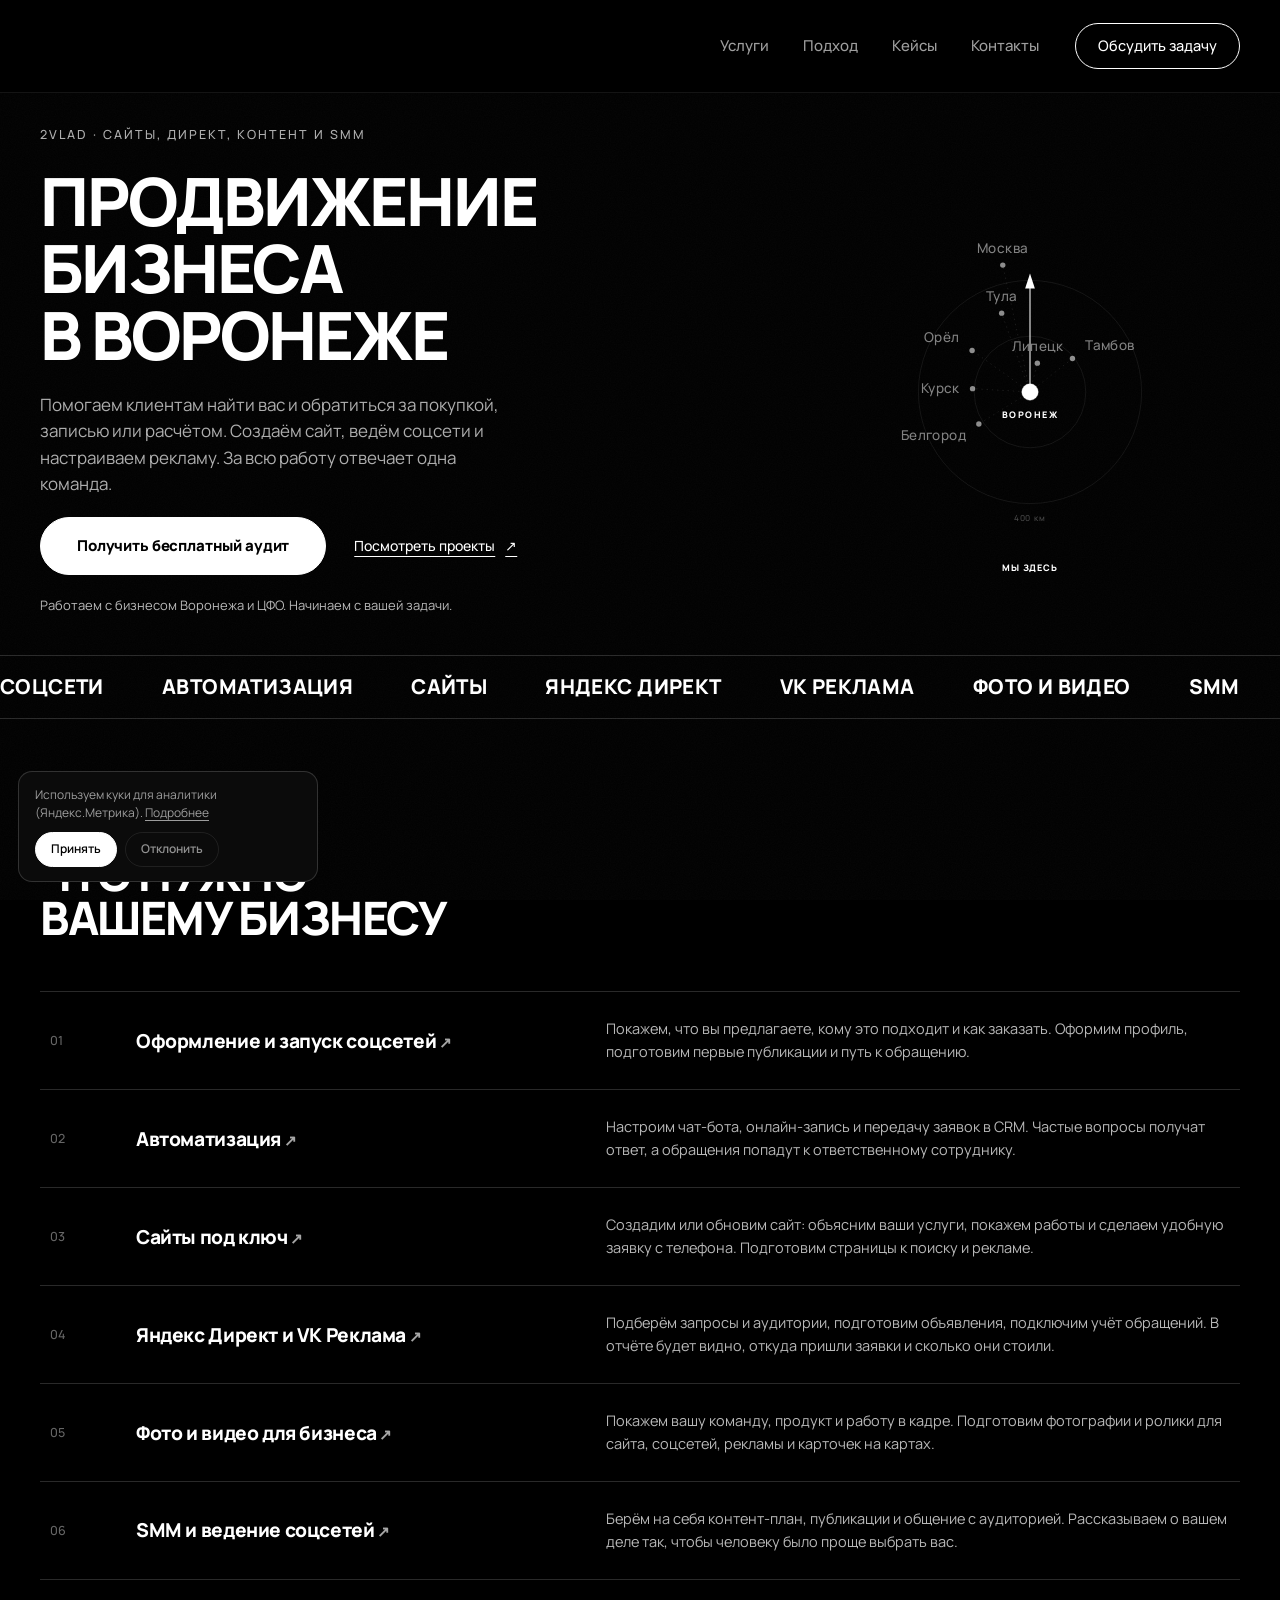
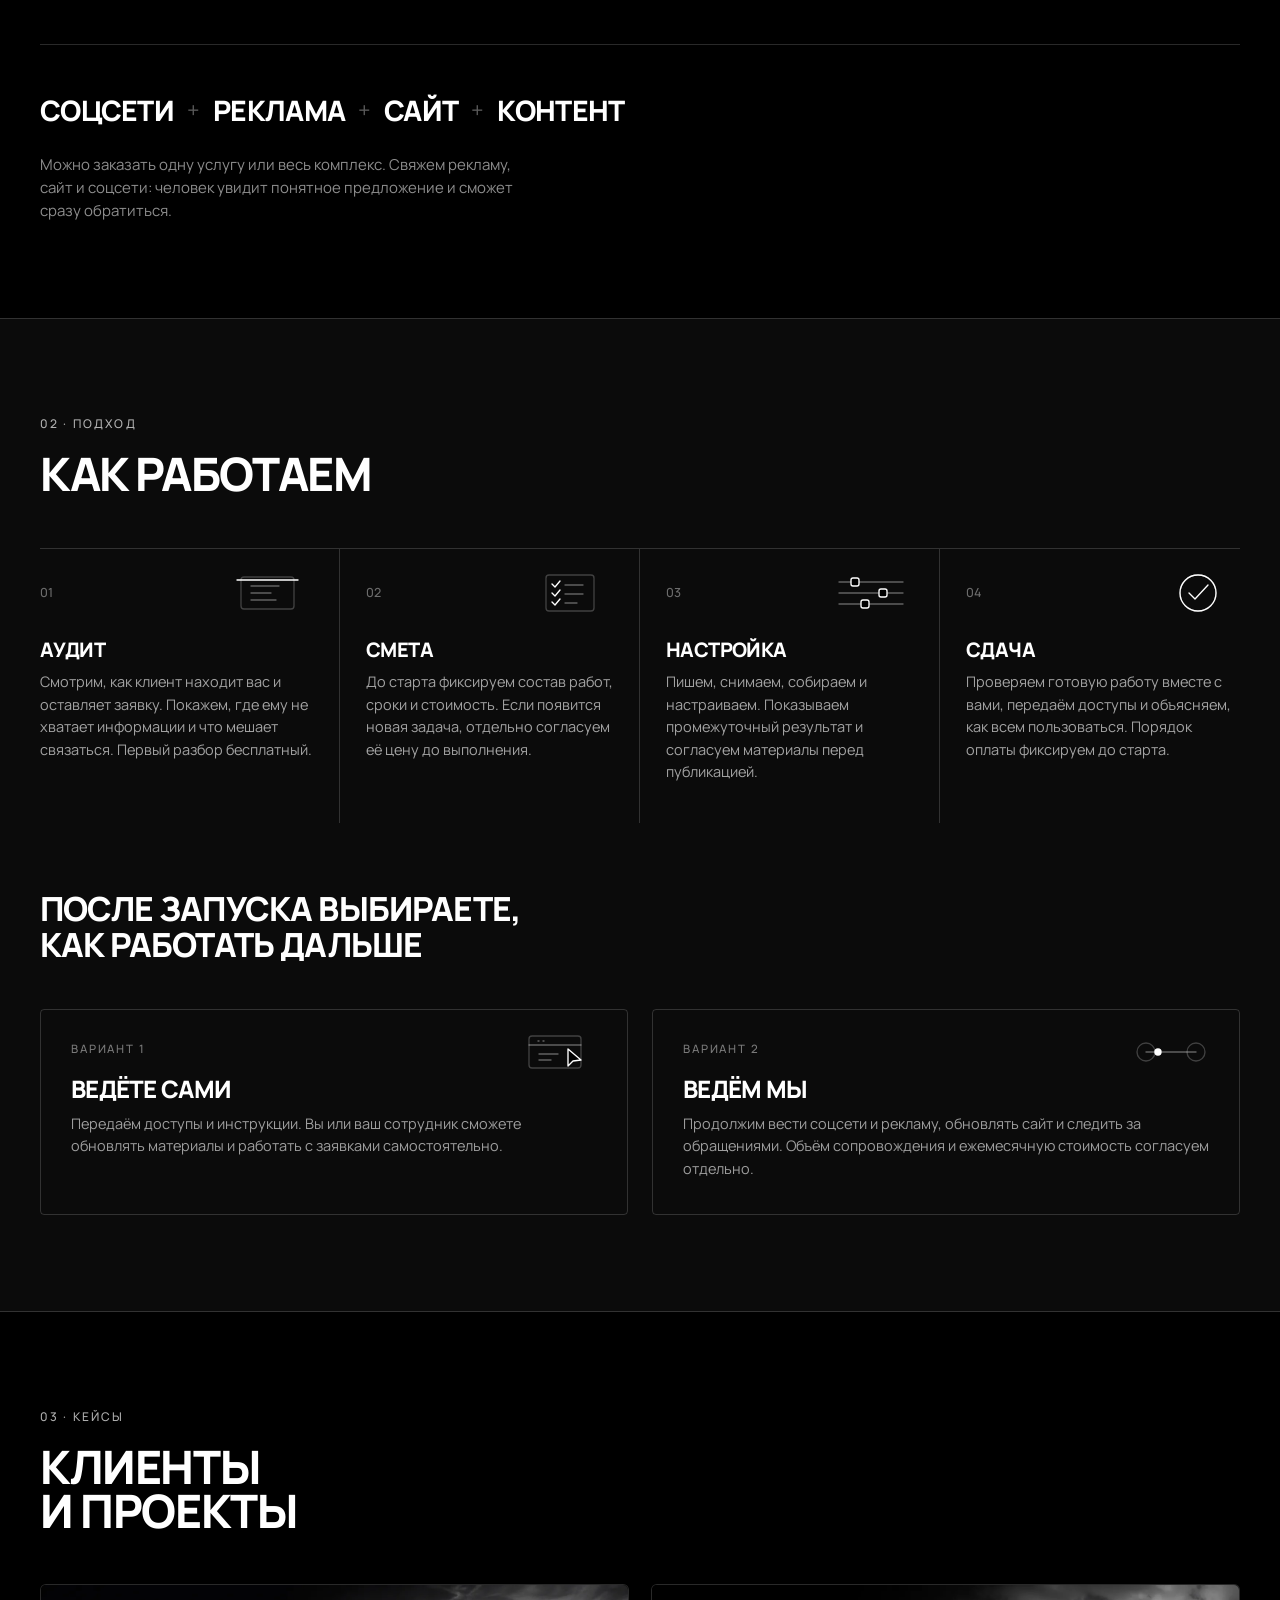
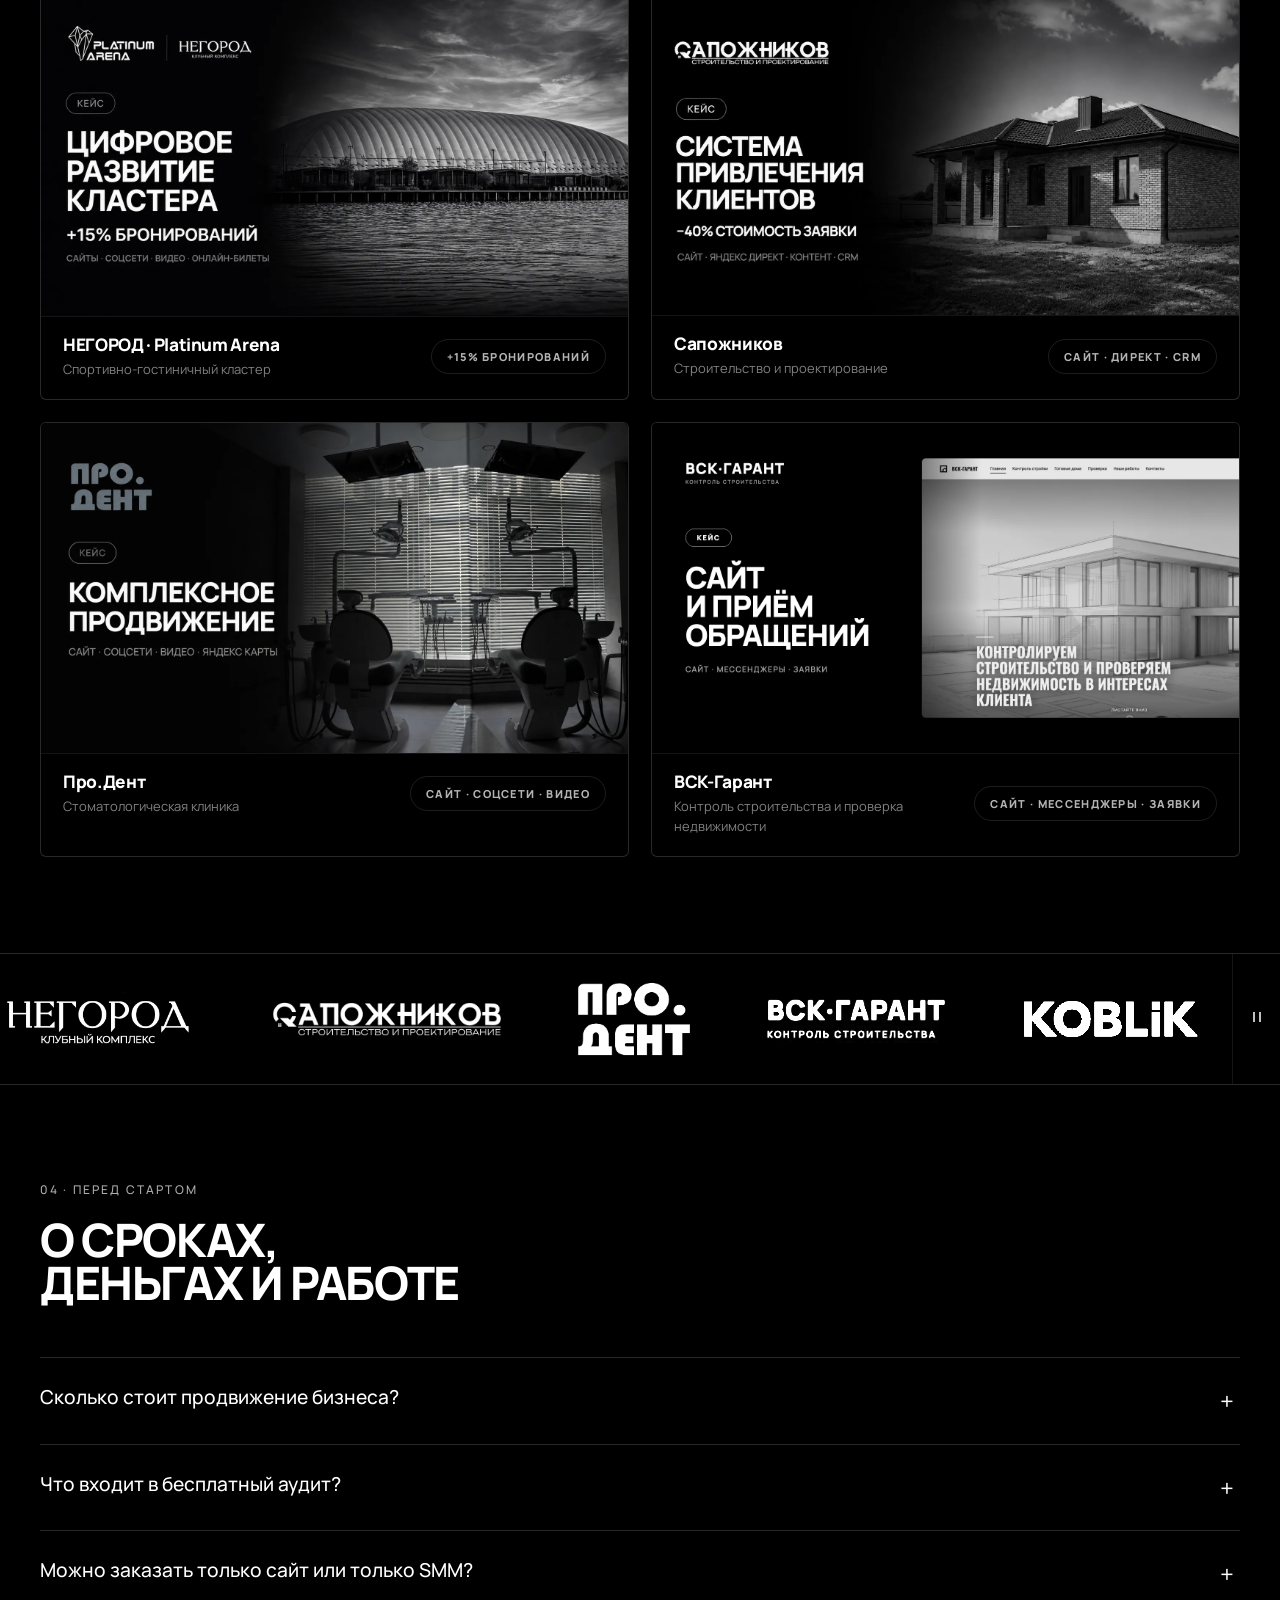
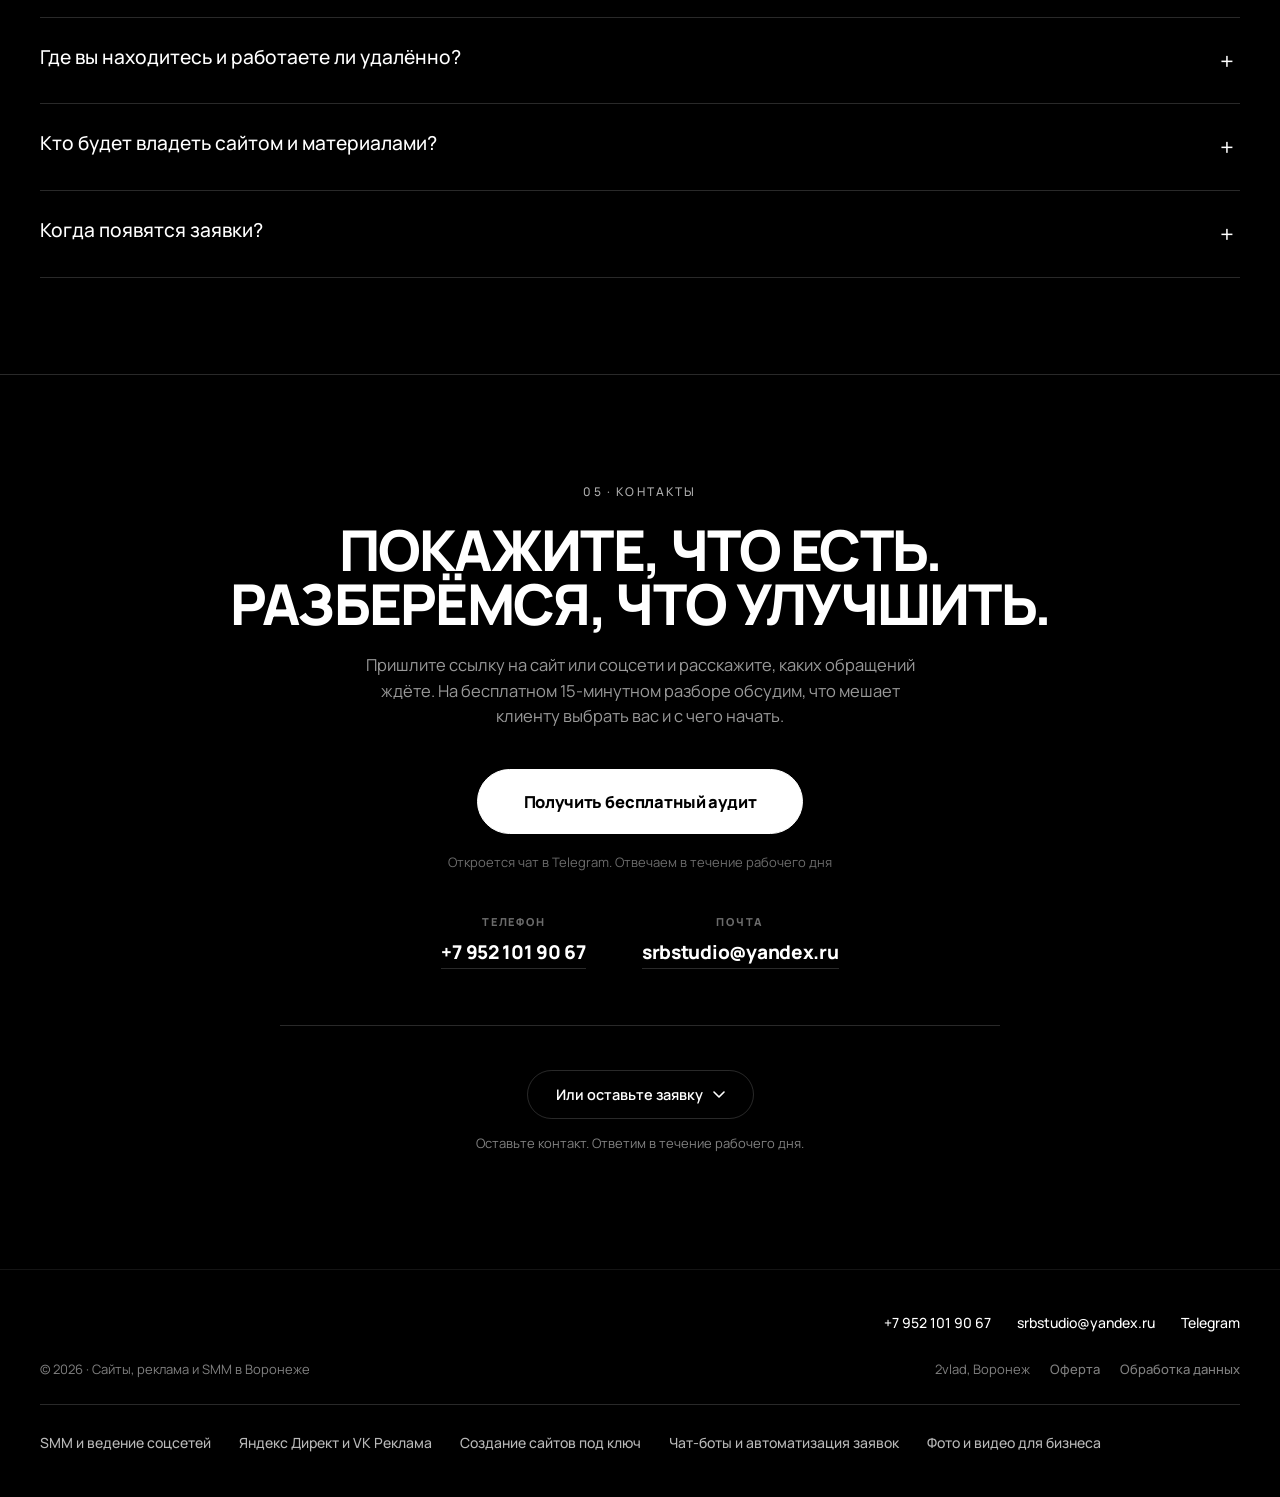
==== commit 2962599b: "switch site to 2vlad.ru DNS is in place: the apex publishes all four GitHub Pages addresses and www " ====
--- a/index.html
+++ b/index.html
@@ -7,7 +7,7 @@
   <meta property="og:site_name" content="2vlad">
   <meta name="description" content="Сайты под ключ, SMM, Яндекс Директ и VK Реклама для бизнеса в Воронеже и области. Одна команда от контента до заявки. Начните с бесплатного аудита.">
   <meta name="theme-color" content="#000000">
-  <link rel="canonical" href="https://srbstudio.ru/">
+  <link rel="canonical" href="https://2vlad.ru/">
   <link rel="icon" type="image/png" sizes="32x32" href="img/favicon-32.png">
   <link rel="apple-touch-icon" href="img/favicon-180.png">
 
@@ -16,14 +16,14 @@
   <meta property="og:locale" content="ru_RU">
   <meta property="og:title" content="Продвижение бизнеса в Воронеже: сайты, реклама, SMM | 2vlad">
   <meta property="og:description" content="Сайты под ключ, SMM, Яндекс Директ и VK Реклама для бизнеса в Воронеже и области. Одна команда от контента до заявки. Начните с бесплатного аудита.">
-  <meta property="og:url" content="https://srbstudio.ru/">
-  <meta property="og:image" content="https://srbstudio.ru/img/og.jpg">
+  <meta property="og:url" content="https://2vlad.ru/">
+  <meta property="og:image" content="https://2vlad.ru/img/og.jpg">
   <meta property="og:image:width" content="1200">
   <meta property="og:image:height" content="630">
   <meta name="twitter:card" content="summary_large_image">
   <meta name="twitter:title" content="Продвижение бизнеса в Воронеже: сайты, реклама, SMM | 2vlad">
   <meta name="twitter:description" content="Сайты под ключ, SMM, Яндекс Директ и VK Реклама для бизнеса в Воронеже и области. Одна команда от контента до заявки. Начните с бесплатного аудита.">
-  <meta name="twitter:image" content="https://srbstudio.ru/img/og.jpg">
+  <meta name="twitter:image" content="https://2vlad.ru/img/og.jpg">
   <link rel="preconnect" href="https://fonts.googleapis.com">
   <link rel="preconnect" href="https://fonts.gstatic.com" crossorigin>
   <link href="https://fonts.googleapis.com/css2?family=Manrope:wght@400;500;800&display=swap" rel="stylesheet">
@@ -610,11 +610,11 @@
   "@graph": [
     {
       "@type": "Organization",
-      "@id": "https://srbstudio.ru/#organization",
+      "@id": "https://2vlad.ru/#organization",
       "name": "2vlad",
-      "url": "https://srbstudio.ru/",
-      "logo": "https://srbstudio.ru/img/logo.svg",
-      "image": "https://srbstudio.ru/img/og.jpg",
+      "url": "https://2vlad.ru/",
+      "logo": "https://2vlad.ru/img/logo.svg",
+      "image": "https://2vlad.ru/img/og.jpg",
       "description": "Студия сайтов, рекламы, SMM и автоматизации для бизнеса Воронежа и Воронежской области.",
       "telephone": "+79521019067",
       "email": "srbstudio@yandex.ru",
@@ -640,7 +640,7 @@
             "itemOffered": {
               "@type": "Service",
               "name": "SMM и ведение соцсетей",
-              "url": "https://srbstudio.ru/smm-voronezh.html"
+              "url": "https://2vlad.ru/smm-voronezh.html"
             }
           },
           {
@@ -648,7 +648,7 @@
             "itemOffered": {
               "@type": "Service",
               "name": "Яндекс Директ и VK Реклама",
-              "url": "https://srbstudio.ru/reklama-voronezh.html"
+              "url": "https://2vlad.ru/reklama-voronezh.html"
             }
           },
           {
@@ -656,7 +656,7 @@
             "itemOffered": {
               "@type": "Service",
               "name": "Создание сайтов под ключ",
-              "url": "https://srbstudio.ru/sozdanie-saytov-voronezh.html"
+              "url": "https://2vlad.ru/sozdanie-saytov-voronezh.html"
             }
           },
           {
@@ -664,7 +664,7 @@
             "itemOffered": {
               "@type": "Service",
               "name": "Чат-боты и автоматизация заявок",
-              "url": "https://srbstudio.ru/avtomatizaciya-voronezh.html"
+              "url": "https://2vlad.ru/avtomatizaciya-voronezh.html"
             }
           },
           {
@@ -672,7 +672,7 @@
             "itemOffered": {
               "@type": "Service",
               "name": "Фото и видео для бизнеса",
-              "url": "https://srbstudio.ru/foto-video-voronezh.html"
+              "url": "https://2vlad.ru/foto-video-voronezh.html"
             }
           }
         ]
@@ -680,12 +680,12 @@
     },
     {
       "@type": "WebSite",
-      "@id": "https://srbstudio.ru/#website",
+      "@id": "https://2vlad.ru/#website",
       "name": "2vlad",
-      "url": "https://srbstudio.ru/",
+      "url": "https://2vlad.ru/",
       "inLanguage": "ru-RU",
       "publisher": {
-        "@id": "https://srbstudio.ru/#organization"
+        "@id": "https://2vlad.ru/#organization"
       }
     }
   ]
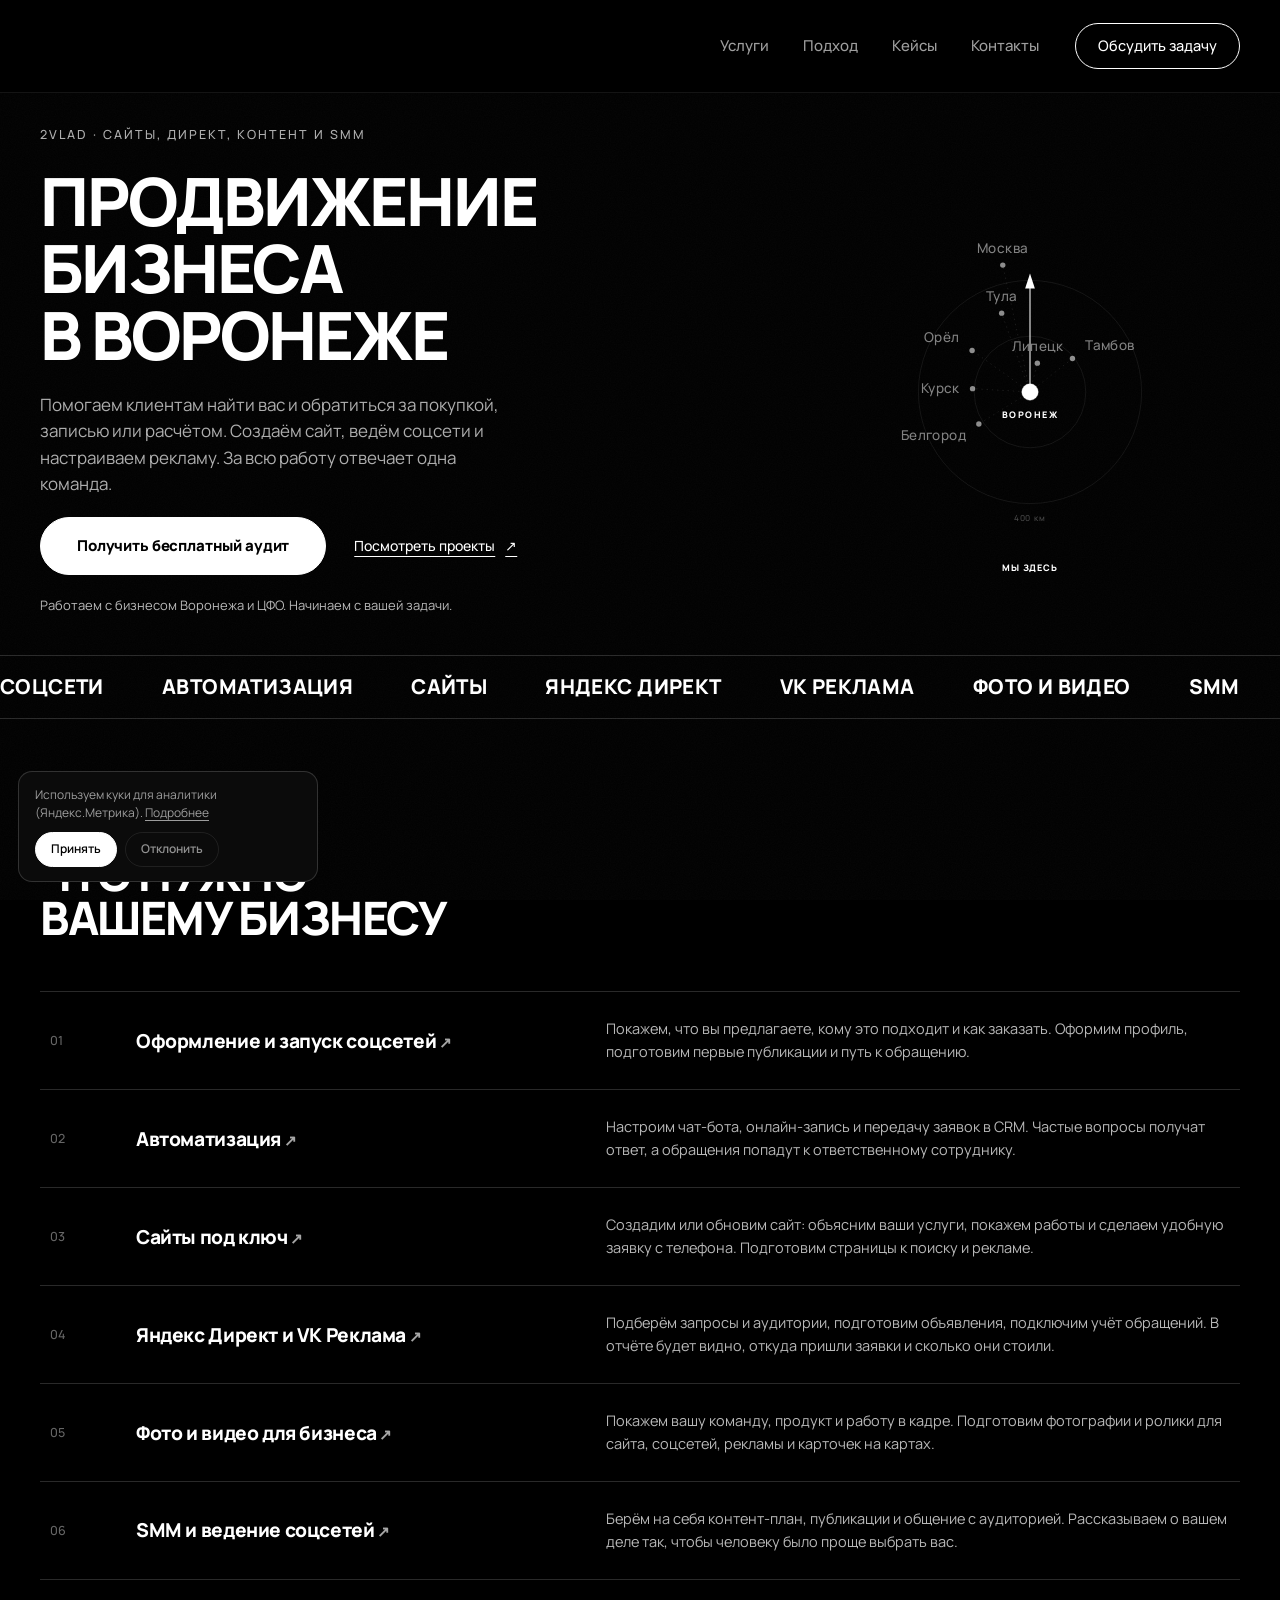
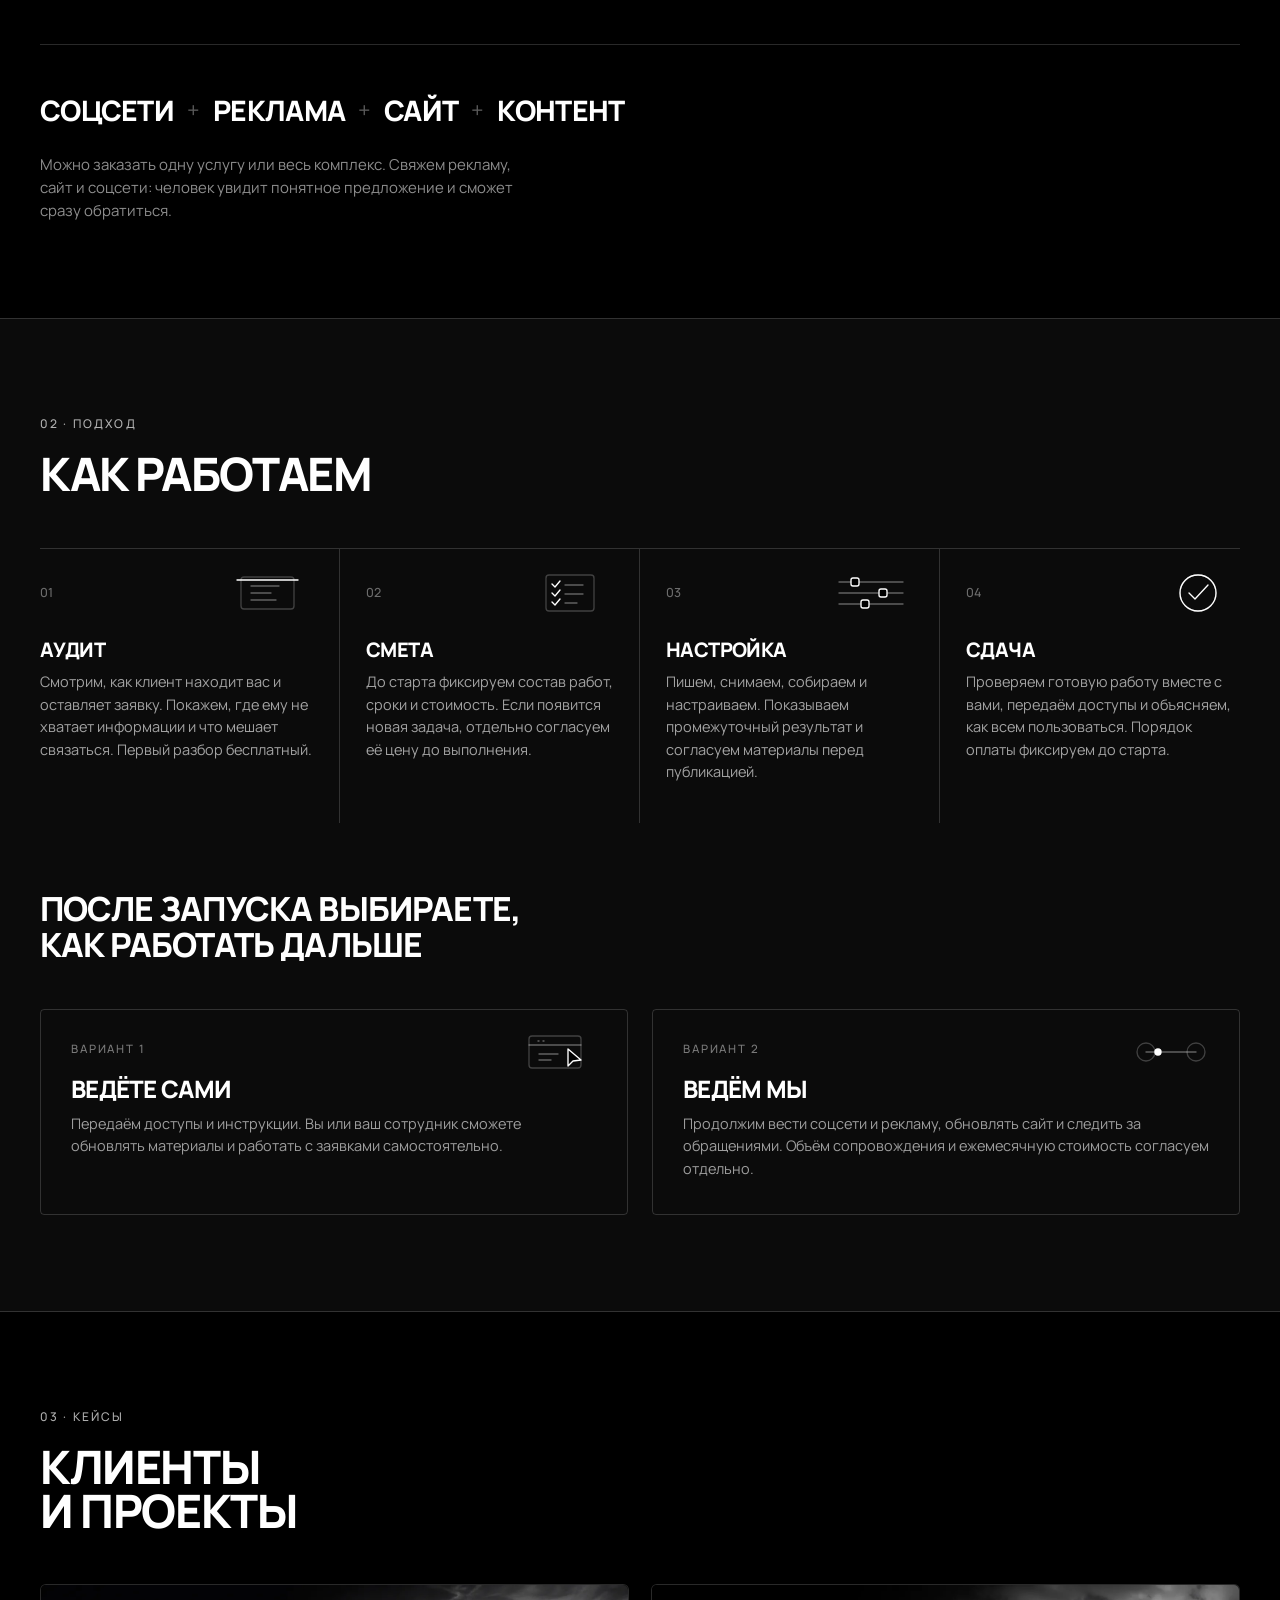
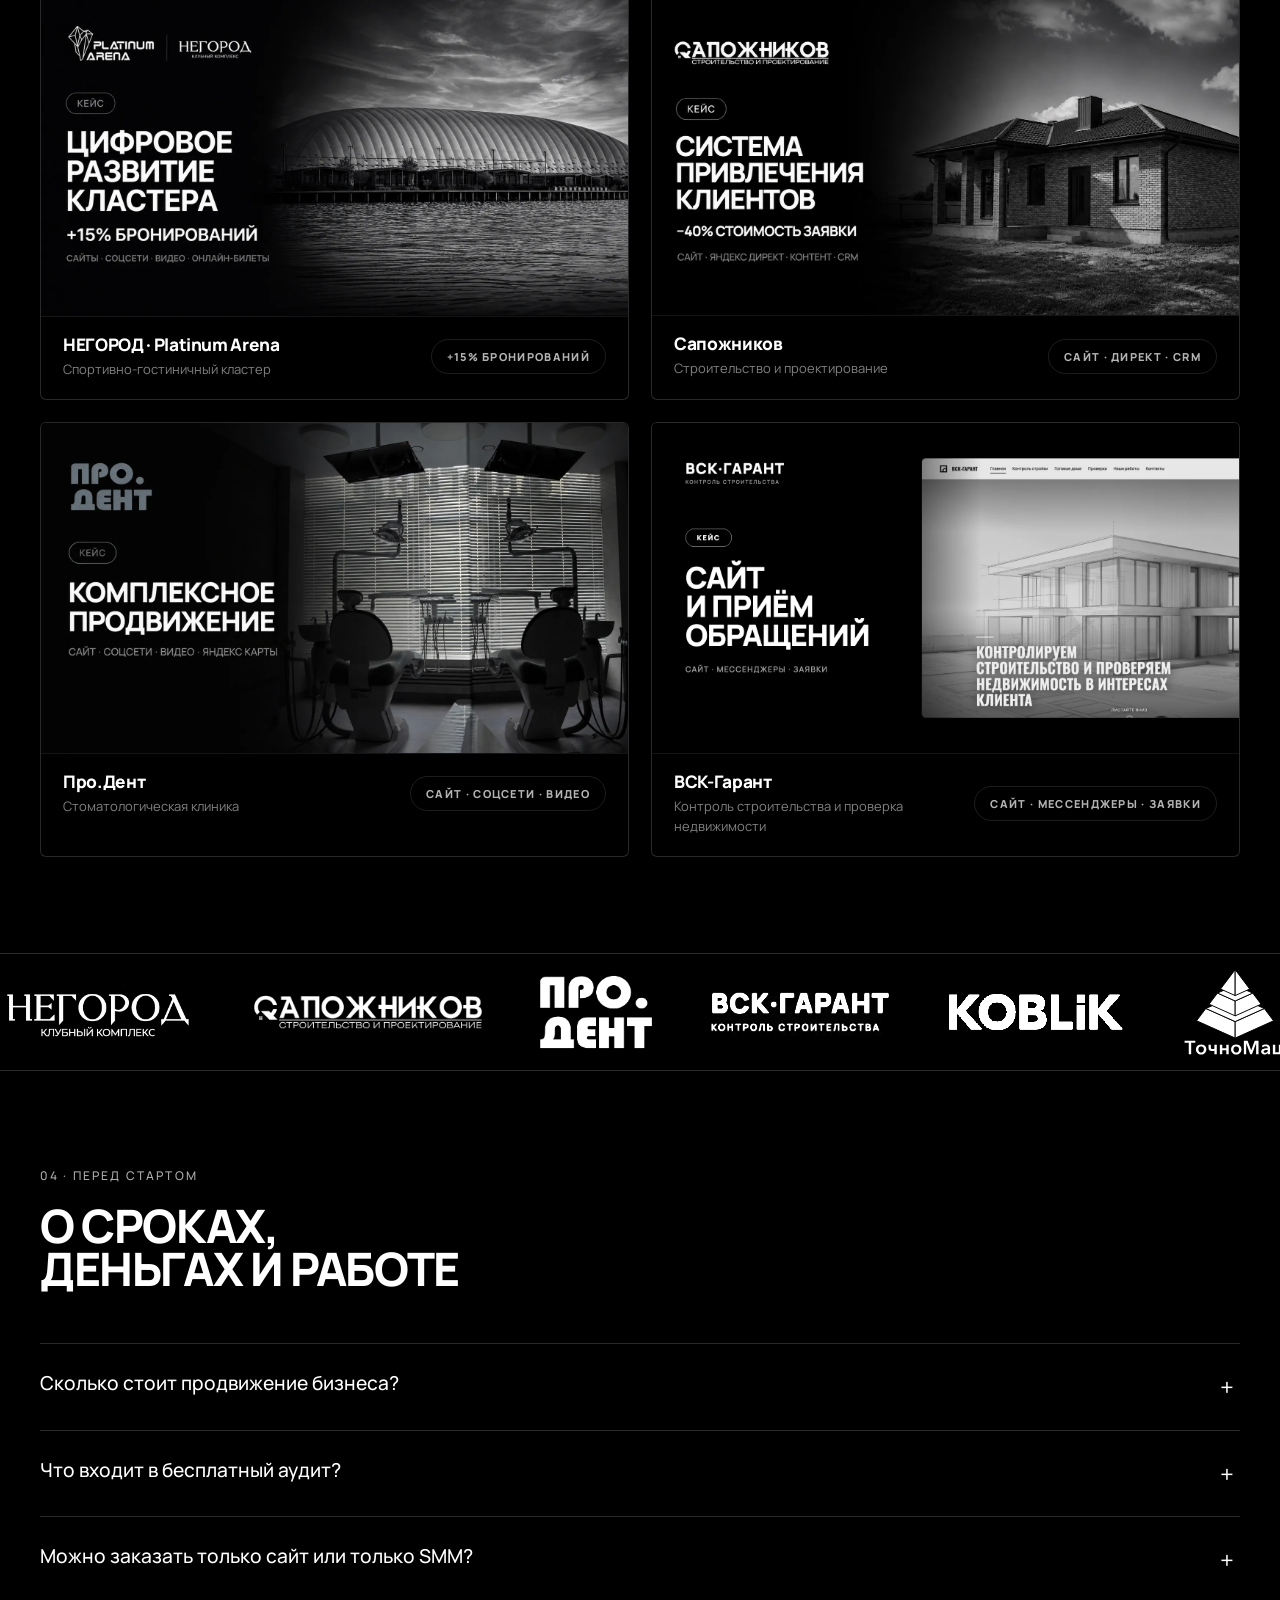
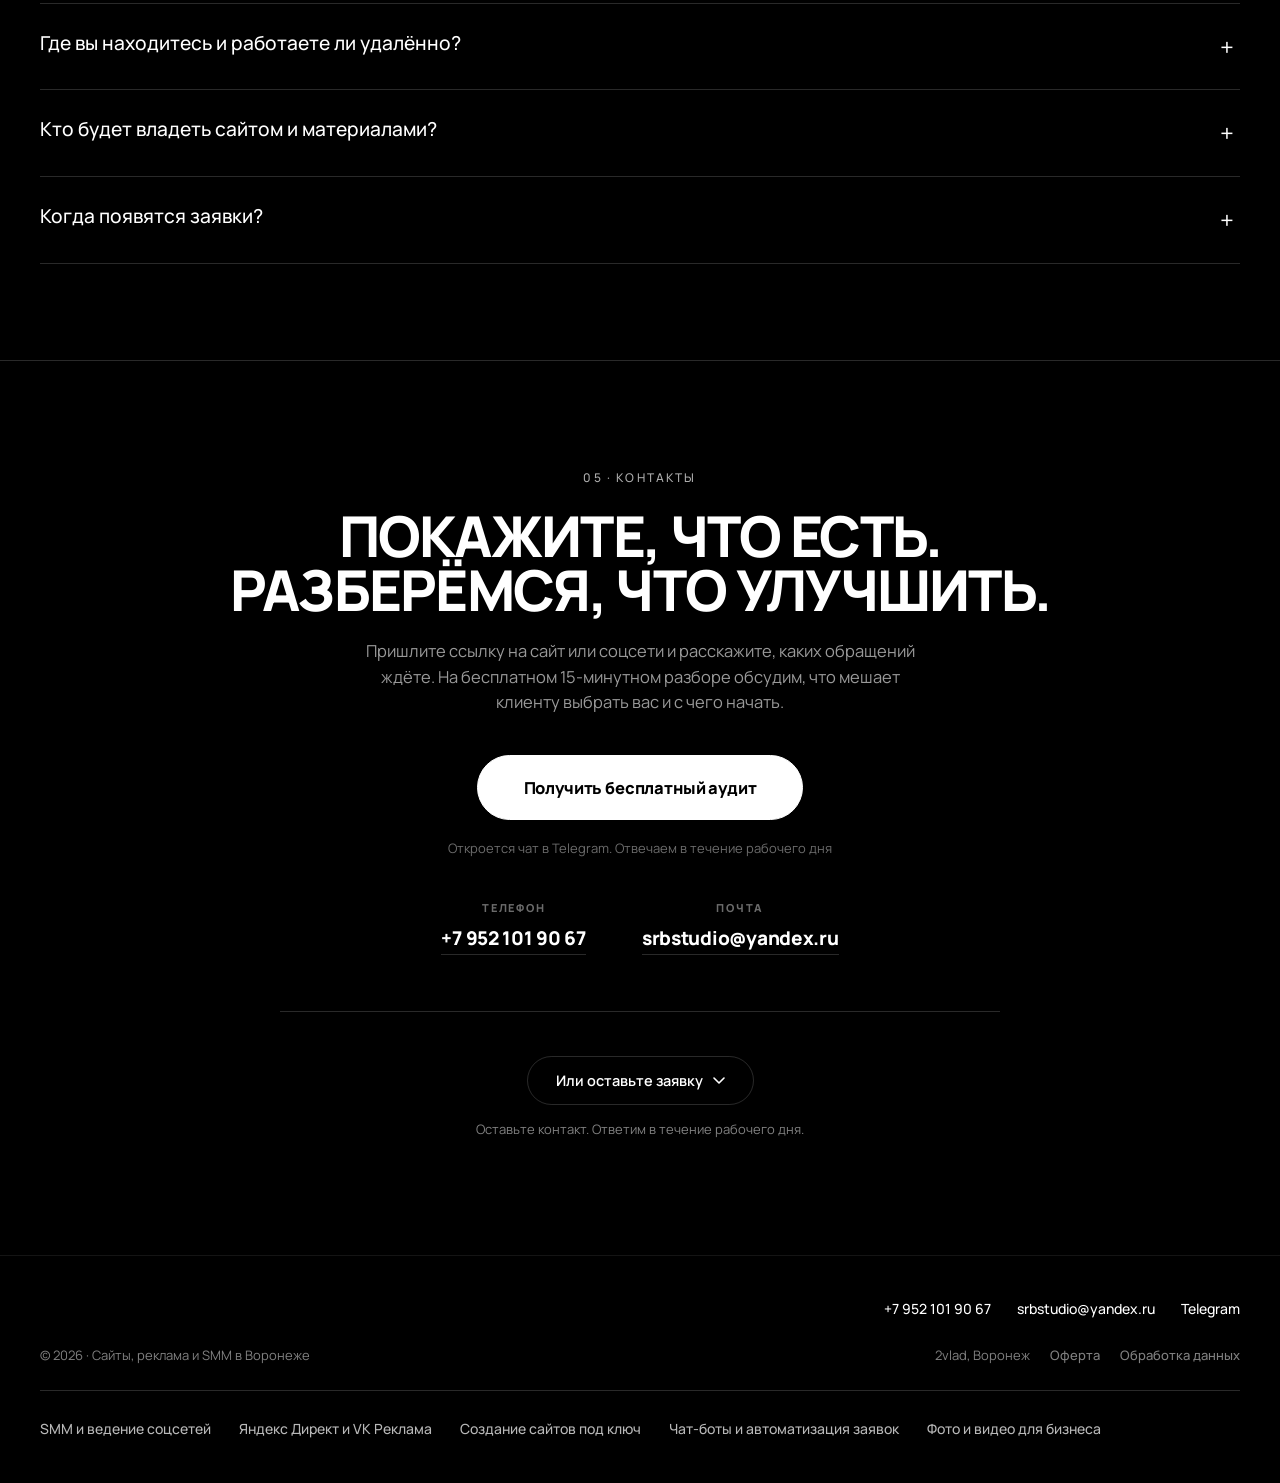
==== commit d388352d: "match the partner ticker's motion and framing to the services ticker Both bands share the slide keyf" ====
--- a/index.html
+++ b/index.html
@@ -522,9 +522,6 @@
           <svg class="partners__logo" aria-hidden="true" focusable="false" style="--partner-width:62px;--partner-height:86px" viewBox="196 97 621 896" preserveAspectRatio="xMidYMid meet"><image href="img/partners/balance-acro.png" width="1024" height="1024" filter="url(#partner-alpha)"/></svg>
         </div>
       </div>
-      <button class="partners__pause" type="button" aria-label="Приостановить ленту партнёров" aria-pressed="false">
-        <svg viewBox="0 0 20 20" aria-hidden="true" focusable="false"><path class="partners__pause-icon" d="M7 5v10M13 5v10"/><path class="partners__play-icon" d="m7 5 8 5-8 5Z"/></svg>
-      </button>
     </section>
 
 <section class="block" id="questions"><div class="shell"><div class="block__head"><span class="tag">04 · Перед стартом</span><h2 class="block__title">О сроках,<br>деньгах и работе</h2></div><div class="faq"><details class="faq__item"><summary>Сколько стоит продвижение бизнеса?</summary><p>Стоимость зависит от задачи: оформить сообщество, запустить рекламу или собрать сайт с приёмом заявок. После разбора фиксируем состав работ, сроки и смету. Расходы на рекламные площадки и сторонние сервисы обсуждаем отдельно.</p></details><details class="faq__item"><summary>Что входит в бесплатный аудит?</summary><p>Первый разбор занимает около 15 минут. Посмотрим ваши открытые страницы, предложение и способы связи. Обсудим, что можно улучшить в первую очередь. Для детального анализа рекламного кабинета понадобится отдельное согласование доступов.</p></details><details class="faq__item"><summary>Можно заказать только сайт или только SMM?</summary><p>Да. Можно начать с одной задачи: сайта, оформления соцсетей, ведения, рекламы, съёмки или автоматизации. Остальные услуги подключаем, когда они нужны проекту.</p></details><details class="faq__item"><summary>Где вы находитесь и работаете ли удалённо?</summary><p>Мы находимся в Воронеже и работаем с бизнесом Воронежа и ЦФО. Готовы рассмотреть удалённое сотрудничество с компаниями из других регионов. Бриф, материалы и согласования обсуждаем онлайн. Если нужна съёмка на вашей площадке, заранее согласуем место и выезд.</p></details><details class="faq__item"><summary>Кто будет владеть сайтом и материалами?</summary><p>После полной оплаты передаём права на созданные материалы, доступы и инструкции по работе. Условия передачи фиксируем в документах проекта. Дальше можно работать самостоятельно или заказать сопровождение.</p></details><details class="faq__item"><summary>Когда появятся заявки?</summary><p>Сначала нужно подготовить предложение, страницу и учёт обращений, затем запустить выбранный канал. Срок и стоимость заявки зависят от спроса, конкуренции, бюджета и самого предложения. На старте согласуем, что измеряем и когда оцениваем первые результаты.</p></details></div></div></section>
--- a/css/style.css
+++ b/css/style.css
@@ -213,14 +213,15 @@
 }
 
 /* Лента партнёров повторяет ритм верхней ленты услуг. */
-.partners { position: relative; padding: 22px 0; }
+.partners { position: relative; }
 .partners__filters { position: absolute; width: 0; height: 0; overflow: hidden; }
-.partners .ticker__row { animation-duration: 160s; }
+/* Длительность здесь своя, а скорость — та же. Строка брендов длиннее строки
+   услуг, и при одинаковых 42s лента ползла бы заметно быстрее: считаем от
+   пикселей в секунду, а не от времени оборота. */
+.partners .ticker__row { animation-duration: 54s; }
 .partners .partners__group {
   align-items: center;
   flex: 0 0 auto;
-  gap: clamp(48px, 6vw, 88px);
-  padding-right: clamp(48px, 6vw, 88px);
 }
 .partners__logo {
   display: block;
@@ -230,29 +231,16 @@
   overflow: hidden;
 }
 @media (max-width: 720px) {
-  .partners { padding: 18px 0; }
   .partners__logo { width: calc(var(--partner-width) * .8); height: calc(var(--partner-height) * .8); }
-}
-.partners.is-paused .ticker__row { animation-play-state: paused; }
+  /* На узких экранах логотипы ужимаются до 0.8, а слова в ленте услуг — нет:
+     без своей длительности бренды поехали бы процентов на девять быстрее. */
+  .partners .ticker__row { animation-duration: 59s; }
+}
+/* У .final своя верхняя линия — без этого на стыке получилось бы две. */
 .partners + .final { border-top: 0; }
-.partners__pause {
-  position: absolute;
-  inset: 0 0 0 auto;
-  width: 48px;
-  border: 0;
-  border-left: 1px solid var(--line-soft);
-  background: var(--black);
-  color: var(--white);
-  cursor: pointer;
-}
-.partners__pause svg { width: 20px; height: 20px; fill: none; stroke: currentColor; stroke-width: 1.5; }
-.partners__play-icon { display: none; }
-.partners.is-paused .partners__pause-icon { display: none; }
-.partners.is-paused .partners__play-icon { display: block; }
-.partners__pause:focus-visible { outline: 1px solid var(--white); outline-offset: -5px; }
+/* Как у ленты услуг: не останавливаем, а замедляем в те же 1.43 раза. */
 @media (prefers-reduced-motion: reduce) {
-  .partners .ticker__row { animation: none; }
-  .partners__pause { display: none; }
+  .partners .ticker__row { animation-duration: 77s; }
 }
 
 /* ─────────── Карта в первом экране ─────────── */
